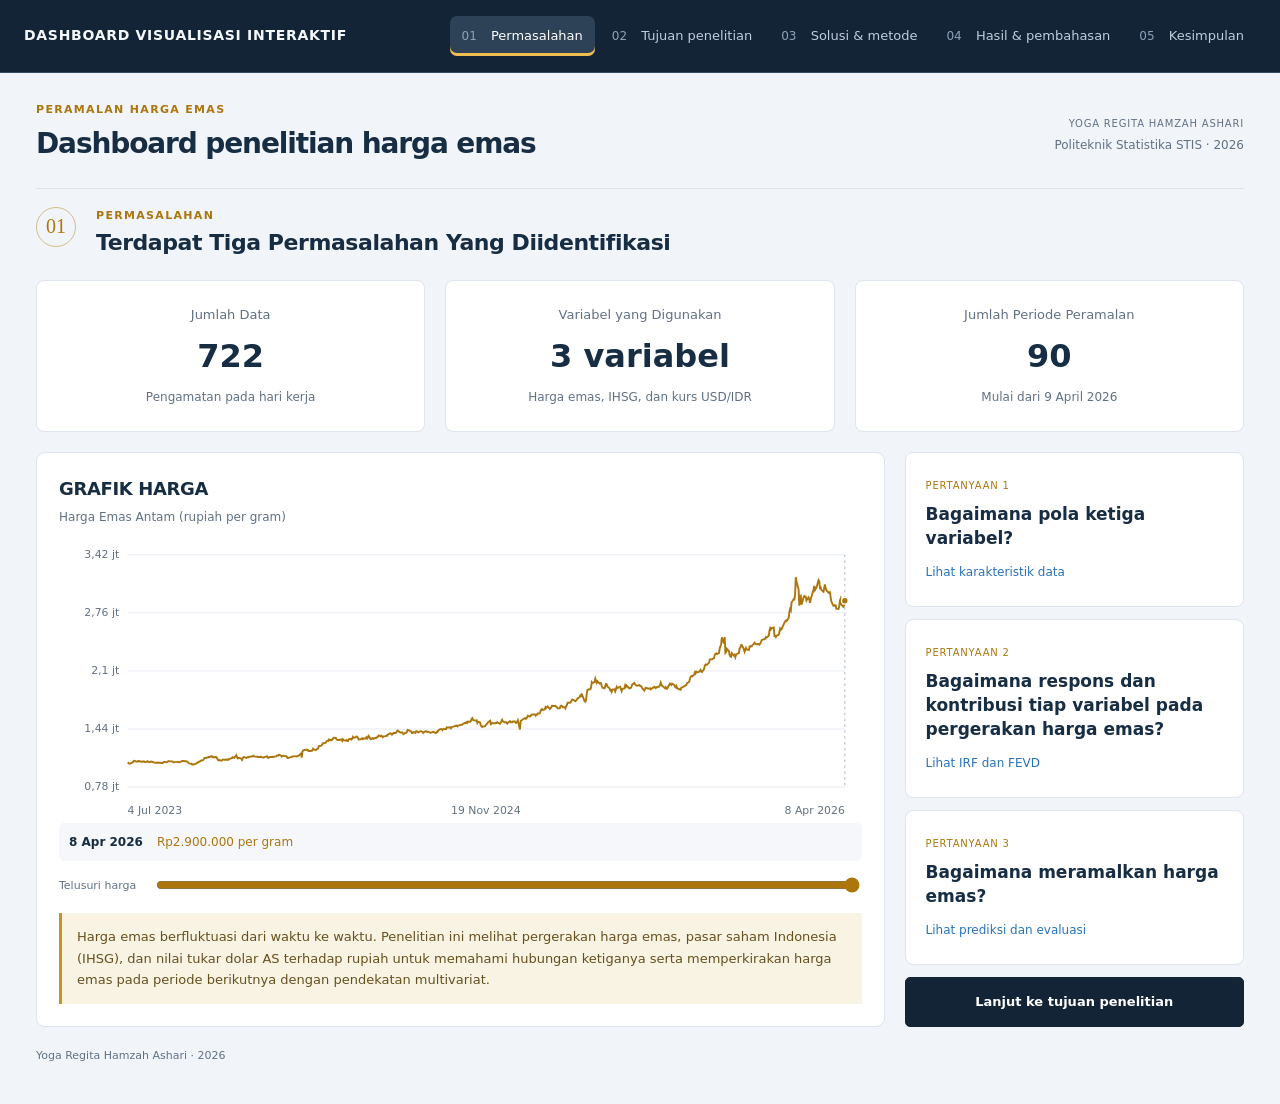
==== Dashboard_Emas_Kode (1)/index.html @ 22ac9b62 "Add files via upload" ====
<!doctype html>
<html lang="id">
  <head>
    <meta charset="utf-8">
    <meta name="viewport" content="width=device-width,initial-scale=1">
    <title>Emas Insight — Dashboard Interaktif Penelitian</title>
    <meta name="description" content="Alur penelitian harga emas dari permasalahan, tujuan, metode VECM, hingga hasil dan pembahasan setiap tujuan.">
    <link rel="icon" href="favicon.svg">
    <link rel="stylesheet" href="dashboard.css">
    <script src="data.js" defer>
    </script>
    <script src="dashboard.js" defer>
    </script>
  </head>
  <body>
    <a class="skip" href="#workspace">Lewati navigasi</a>
    <div class="topbar" role="banner">
      <a class="logo" href="#workspace">
        <div>DASHBOARD VISUALISASI INTERAKTIF
        </div>
      </a>
      <nav aria-label="Alur penelitian">
        <button data-stage="masalah" aria-pressed="true">
          <span>01</span> Permasalahan</button>
          <button data-stage="tujuan" aria-pressed="false">
            <span>02</span> Tujuan penelitian</button>
            <button data-stage="metode" aria-pressed="false">
              <span>03</span> Solusi &amp; metode</button>
              <button data-stage="hasil" aria-pressed="false">
                <span>04</span> Hasil &amp; pembahasan</button>
                <button data-stage="simpulan" aria-pressed="false">
                  <span>05</span> Kesimpulan</button>
                </nav>
              </div>
              <main id="workspace">
                <header class="research-header">
                  <div>
                    <p class="eyebrow">PERAMALAN HARGA EMAS</p>
                    <h1>Dashboard penelitian harga emas</h1>
                    <p id="stageCaption" hidden></p>
                    </p>
                  </div>
                  <span class="snapshot">YOGA REGITA HAMZAH ASHARI<br>
                    <b>Politeknik Statistika STIS · 2026</b>
                  </span>
                </header>
                <section id="masalah" class="research-section">
                  <div class="section-heading">
                    <span class="step">01</span>
                    <div>
                        <p class="eyebrow">PERMASALAHAN</p>
                        <h2>Terdapat Tiga Permasalahan Yang Diidentifikasi</h2>
                    </div>
                  </div>
                  <div class="problem-kpis">
                    <div>
                      <span>Jumlah Data</span>
                        <b>722</b>
                        <small>Pengamatan pada hari kerja</small>
                    </div>
                    <div>
                      <span>Variabel yang Digunakan</span>
                      <b>3 variabel</b>
                      <small>Harga emas, IHSG, dan kurs USD/IDR</small>
                    </div>
                    <div>
                      <span>Jumlah Periode Peramalan</span>
                      <b>90</b>
                      <small>Mulai dari 9 April 2026</small>
                    </div>
                  </div>
                  <div class="problem-workspace">
                    <article class="card">
                      <div class="card-head">
                        <div>
                          <h2>GRAFIK HARGA</h2>
                          <p>Harga Emas Antam (rupiah per gram)</p>
                        </div>
                      </div>
                      <svg id="overviewChart" viewBox="0 0 960 340" role="img" aria-label="Pergerakan historis emas sebagai konteks permasalahan">
                      </svg>
                      <div class="readout" id="overviewReadout" aria-live="polite">
                      </div>
                      <label class="cursor-label">Telusuri harga<input id="overviewCursor" type="range" min="0" max="721" value="721">
                      </label>
                      <div class="insight">
                            Harga emas berfluktuasi dari waktu ke waktu. Penelitian ini melihat
                            pergerakan harga emas, pasar saham Indonesia (IHSG), dan nilai tukar dolar AS
                            terhadap rupiah untuk memahami hubungan ketiganya serta memperkirakan
                            harga emas pada periode berikutnya dengan pendekatan multivariat.
                        </div>
                      </article>
                    <div class="problem-questions">
                      <button data-open="history">
                        <span>PERTANYAAN 1</span>
                        <b>Bagaimana pola ketiga variabel?</b>
                        <small>Lihat karakteristik data</small>
                      </button>
                      <button data-open="dynamics">
                        <span>PERTANYAAN 2</span>
                        <b>Bagaimana respons dan kontribusi tiap variabel pada pergerakan harga emas?</b>
                        <small>Lihat IRF dan FEVD</small>
                      </button>
                      <button data-open="forecast">
                        <span>PERTANYAAN 3</span>
                        <b>Bagaimana meramalkan harga emas?</b>
                        <small>Lihat prediksi dan evaluasi</small>
                      </button>
                      <button class="primary" data-stage="tujuan">Lanjut ke tujuan penelitian</button>
                    </div>
                  </div>
                </section>
                <section id="tujuan" hidden class="research-section">
                  <div class="section-heading">
                    <span class="step">02</span>
                    <div>
                      <p class="eyebrow">TUJUAN PENELITIAN</p>
                      <h2>Tujuan Penelitian Digunakan Untuk Menjawab Permasalahan Penelitian</h2>
                    </div>
                  </div>
                  <div class="objective-grid">
                    <a href="#hasil" data-open="history">
                      <b>Tujuan 1</b>
                      <h3>Memahami karakteristik pergerakan data harga emas, nilai tukar dolar Amerika Serikat terhadap rupiah, dan Indeks Harga Saham Gabungan (IHSG) berdasarkan data runtun waktu yang digunakan dalam penelitian. </h3>
                      <p>Hasil yang diharapkan: pola dan ringkasan harga emas, IHSG, serta USD/IDR.</p>
                      <span>Analisis deskriptif &amp; grafik waktu</span>
                    </a>
                    <a href="#hasil" data-open="dynamics">
                      <b>Tujuan 2</b>
                      <h3>Menganalisis respons dinamis harga emas terhadap guncangan (shock) pada nilai tukar dolar Amerika Serikat terhadap rupiah dan Indeks Harga Saham Gabungan (IHSG), serta mengidentifikasi kontribusi masing-masing variabel dalam menjelaskan pergerakan harga emas berdasarkan analisis Impulse Response Function (IRF) dan Forecast Error Variance Decomposition (FEVD).</h3>
                      <p>Hasil yang diharapkan: respons harga emas dan kontribusi tiap variabel dalam model.</p>
                      <span>IRF &amp; FEVD</span>
                    </a>
                    <a href="#hasil" data-open="forecast">
                      <b>Tujuan 3</b>
                      <h3>Melakukan peramalan harga emas di Indonesia dengan mempertimbangkan informasi dari harga emas, nilai tukar dolar Amerika Serikat terhadap rupiah, dan Indeks Harga Saham Gabungan (IHSG) melalui pendekatan deret waktu multivariat berdasarkan karakteristik data dan hasil pengujian statistik.</h3>
                      <p>Hasil yang diharapkan: Peramalan 90 periode ke depan serta evaluasi terhadap harga aktual.</p>
                      <span>Peramalan VECM &amp; evaluasi kesalahan</span>
                    </a>
                  </div>
                  <p class="footnote"></p>
                </section>
                <section id="metode" hidden class="research-section">
                  <div class="section-heading">
                    <span class="step">03</span>
                    <div>
                      <p class="eyebrow">SOLUSI DAN METODE</p>
                      <h2>Membangun model untuk menganalisis data time series.</h2>
                    </div>
                  </div>
                  <p class="narrative-lead">Pendekatan multivariat dipilih agar analisis mempertimbangkan informasi emas, IHSG, dan USD/IDR secara simultan. Pemilihan VAR atau VECM mengikuti hasil pengujian data.</p>
                  <div class="method-map">
                    <article>
                      <span>A / DATA</span>
                      <h3>Menyiapkan data penelitian</h3>
                      <p>
                          Data terdiri atas 722 pengamatan pada hari kerja selama
                          4 Juli 2023–8 April 2026. Data harga emas, IHSG, dan kurs USD/IDR
                          digabungkan berdasarkan tanggal yang sama. Nilai yang kosong
                          diisi menggunakan nilai terakhir yang tersedia.
                      </p> 
                      </article>
                    <article>
                        <span>B / PENGUJIAN</span>
                        <h3>Menguji karakteristik data</h3>
                        <p>
                            Ketiga variabel menjadi stasioner setelah dihitung perubahan
                            antarperiode. Uji Johansen kemudian menunjukkan adanya
                            satu hubungan keseimbangan jangka panjang di antara
                            harga emas, IHSG, dan kurs USD/IDR.
                        </p>
                    </article>
                    <article class="method-chosen">
                      <span>C / MODEL</span>
                      <h3>Menggunakan model VECM</h3>
                      <p> VECM dipilih karena ditemukan hubungan kointegrasi jangka panjang antara ketiga variabel. Model ini
                        menggambarkan perubahan jangka pendek sekaligus
                        penyesuaian ketika terjadi penyimpangan dari
                        keseimbangan tersebut.</p>
                    </article>
                  </div>
                  <div class="method-links">
                    <div>
                      <b>Untuk tujuan 1</b>
                      <p>Grafik waktu dan statistik deskriptif menjelaskan pola data.</p>
                    </div>
                    <div>
                      <b>Untuk tujuan 2</b>
                      <p>IRF menelusuri respons; FEVD membagi sumber varians kesalahan peramalan. Granger melengkapi hubungan prediktif.</p>
                    </div>
                    <div>
                      <b>Untuk tujuan 3</b>
                      <p>VECM menghasilkan 90 prediksi. MAE, RMSE, dan MAPE mengukur selisih terhadap aktual.</p>
                    </div>
                  </div>
                  <details>
                    <summary>Posisi CRISP-DM dan arti VECM</summary>
                    <p>CRISP-DM mengatur tahapan pengerjaan: business understanding, data understanding, data preparation, modeling, dan evaluation. VECM adalah metode pemodelannya. VECM (Vector Error Correction Model) menggabungkan perubahan jangka pendek dengan koreksi penyimpangan dari hubungan jangka panjang.</p>
                  </details>
                </section>
                <section id="hasil" hidden class="research-section results-intro">
                  <div class="section-heading">
                    <span class="step">04</span>
                    <div>
                      <p class="eyebrow">HASIL DAN PEMBAHASAN PER TUJUAN</p>
                      <h2>Lihat bagaimana setiap tujuan dijawab.</h2>
                    </div>
                  </div>
                  <p>Hasil disusun mengikuti urutan tujuan, dengan grafik interaktif dan penjelasan maknanya.</p>
                  <div class="result-tabs" role="group" aria-label="Pilih hasil menurut tujuan">
                    <button data-tab="history" aria-pressed="true">
                      <span>Tujuan 1</span> Karakteristik data</button>
                      <button data-tab="dynamics" aria-pressed="false">
                        <span>Tujuan 2</span> Respons &amp; kontribusi</button>
                        <button data-tab="forecast" aria-pressed="false">
                          <span>Tujuan 3</span> Peramalan</button>
                        </div>
                        <div class="objective-context">
                          <p class="eyebrow" id="resultLabel">HASIL TUJUAN 1</p>
                          <h3 id="pageTitle">Karakteristik pergerakan data</h3>
                          <p id="pageSubtitle">Pilih periode dan variabel untuk memahami pergerakan pasar.</p>
                          <div class="result-method">
                            <b>Metode untuk menjawab tujuan ini</b>
                            <p id="resultMethod">Analisis deskriptif dan visualisasi deret waktu.</p>
                          </div>
                        </div>
                      </section>
                      <div id="status" role="status">Memuat data penelitian…</div>
                      <div id="timeControls" hidden class="filters">
                        <div class="date-controls">
                          <label>Dari<input type="date" id="start">
                          </label>
                          <label>Sampai<input type="date" id="end">
                          </label>
                          <button id="apply" class="primary">Terapkan</button>
                        </div>
                        <div class="presets" aria-label="Rentang cepat">
                          <button data-range="90">3 bulan</button>
                          <button data-range="365">1 tahun</button>
                          <button data-range="all" class="selected">Semua</button>
                        </div>
                      </div>
                      <div id="rangeError" class="error" role="alert" hidden>
                      </div>
                      <section id="historyPanel" hidden>
                        <div class="kpis" id="historyKpis">
                        </div>
                        <div class="grid-main">
                          <article class="card main-chart">
                            <div class="card-head">
                              <div>
                                <h2>Pergerakan historis</h2>
                                <p id="historyUnits">Rupiah per gram</p>
                              </div>
                              <label class="select-label">Tampilan<select id="variable">
                                <option value="gold">Harga emas</option>
                                <option value="ihsg">IHSG</option>
                                <option value="usd">USD/IDR</option>
                                <option value="indexed">Bandingkan · indeks 100</option>
                              </select>
                            </label>
                          </div>
                          <div id="historyLegend" class="legend">
                          </div>
                          <svg id="historyChart" viewBox="0 0 960 340" role="img" aria-label="Grafik historis sesuai pilihan variabel dan tanggal">
                          </svg>
                          <div id="historyReadout" class="readout" aria-live="polite">
                          </div>
                          <label class="cursor-label">Telusuri observasi<input type="range" id="historyCursor" min="0" max="721" value="721">
                          </label>
                          <p class="footnote" id="historyFootnote">
                          </p>
                        </article>
                        <article class="card summary">
                          <span class="eyebrow">RINGKASAN PERIODE</span>
                          <h2 id="summaryTitle">Harga emas</h2>
                          <div id="summaryStats">
                          </div>
                          <div class="insight" id="historyInsight">
                          </div>
                          <details>
                            <summary>Cara membaca skala</summary>
                            <p>Nilai nominal menggunakan satuan asli. Pada perbandingan, setiap seri diberi nilai 100 pada tanggal pertama dalam rentang terpilih. Indeks 120 berarti naik 20% dari tanggal tersebut. Pergerakan bersama tidak membuktikan sebab-akibat.</p>
                          </details>
                        </article>
                      </div>
                      <details class="card discussion">
                        <summary>Hasil dan pembahasan tujuan 1</summary>
                        <div class="discussion-body">
                          <p class="eyebrow">PEMBAHASAN TUJUAN 1</p>
                          <h2>Tren dan fluktuasi adalah dua hal yang berbeda.</h2>
                          <p>Selama periode historis penuh, emas meningkat dari Rp1.054.000 menjadi Rp2.900.000 per gram. Di dalam tren kenaikan itu tetap ada perubahan harian. IHSG memiliki fase kenaikan dan koreksi, sedangkan USD/IDR menunjukkan kecenderungan meningkat menurut pembahasan skripsi.</p>
                          <p>
                            <strong>Jawaban terhadap tujuan:</strong> karakteristik ketiga variabel dapat dijelaskan melalui arah perubahan, fluktuasi, dan ringkasan nilainya. Pola deskriptif ini menjadi dasar pemeriksaan model, tetapi belum membuktikan hubungan sebab-akibat.</p>
                            <p class="footnote">Pembahasan merujuk periode historis penuh. Angka pada grafik dan ringkasan di atas mengikuti rentang pilihanmu.</p>
                            <button class="primary" data-open="dynamics">Lanjut ke hasil tujuan 2</button>
                          </div>
                        </details>
                      </section>
                      <section id="forecastPanel" hidden>
                        <div class="kpis" id="forecastKpis">
                        </div>
                        <article class="card">
                          <div class="card-head">
                            <div>
                              <h2>Harga aktual dan prediksi VECM</h2>
                              <p>Rupiah per gram · metrik mengikuti rentang tanggal terpilih</p>
                            </div>
                            <div class="legend">
                              <span style="--c:#2873b9">Aktual</span>
                              <span class="dashed" style="--c:#ad760c">Prediksi VECM</span>
                            </div>
                          </div>
                          <svg id="forecastChart" viewBox="0 0 960 340" role="img" aria-label="Grafik harga aktual dan prediksi">
                          </svg>
                          <div id="forecastReadout" class="readout" aria-live="polite">
                          </div>
                          <label class="cursor-label">Telusuri observasi<input type="range" id="forecastCursor" min="0" max="89" value="89">
                          </label>
                        </article>
                        <div class="grid-bottom">
                          <article class="card">
                            <div class="card-head">
                              <div>
                                <h2>Selisih prediksi</h2>
                                <p>Prediksi − aktual · rupiah per gram</p>
                              </div>
                            </div>
                            <svg id="errorChart" viewBox="0 0 960 290" role="img" aria-label="Kesalahan prediksi terhadap aktual">
                            </svg>
                            <p class="footnote">Di atas nol: model memprediksi terlalu tinggi. Di bawah nol: model memprediksi terlalu rendah.</p>
                          </article>
                          <article class="card">
                            <h2>Makna hasil evaluasi</h2>
                            <div class="insight" id="forecastInsight">
                            </div>
                            <p>MAPE adalah rata-rata kesalahan persentase absolut, bukan persentase prediksi yang benar. RMSE lebih peka terhadap kesalahan besar daripada MAE.</p>
                            <details>
                              <summary>Cakupan pengujian</summary>
                              <p>90 pasangan aktual dan prediksi berasal dari akurasimodel.xlsx, untuk 9 April–12 Agustus 2026. Data pemodelan berakhir 8 April 2026. Dashboard tidak melatih ulang model atau menghasilkan prediksi baru. Interval prediksi tidak tersedia pada lampiran.</p>
                            </details>
                          </article>
                        </div>
                        <details class="card discussion">
                          <summary>Hasil dan pembahasan tujuan 3</summary>
                          <div class="discussion-body">
                            <p class="eyebrow">PEMBAHASAN TUJUAN 3</p>
                            <h2>Model mendekati tingkat harga, namun tidak seluruh gejolak harian.</h2>
                            <p>Pada seluruh 90 observasi evaluasi, MAPE sebesar 4,603574%, MAE sekitar Rp122.557 per gram, dan RMSE sekitar Rp153.798 per gram. Garis prediksi lebih stabil daripada aktual, sehingga kedekatan tingkat harga tidak berarti seluruh fluktuasi tertangkap.</p>
                            <p>
                              <strong>Jawaban terhadap tujuan:</strong> VECM menghasilkan peramalan emas dengan mempertimbangkan ketiga variabel. Kinerjanya dapat dinilai pada periode evaluasi, tetapi belum membuktikan keunggulan terhadap model lain atau memastikan kinerja pada periode berbeda.</p>
                              <p class="footnote">Metrik pembahasan memakai periode evaluasi penuh. Metrik interaktif di atas berubah saat rentang dipersempit.</p>
                              <button class="primary" data-stage="simpulan">Baca kesimpulan penelitian</button>
                            </div>
                          </details>
                        </section>
                        <section id="dynamicsPanel" hidden>
                          <div class="model-banner">
                            <div>
                              <span class="eyebrow">HASIL PENGUJIAN SKRIPSI</span>
                              <h2>Tiga seri, satu hubungan jangka panjang.</h2>
                              <p>Ketiganya I(1). Uji Johansen menemukan rank kointegrasi 1, sehingga penelitian menggunakan VECM.</p>
                            </div>
                            <div class="rank">
                              <strong>1</strong>
                              <span>hubungan kointegrasi</span>
                            </div>
                          </div>
                          <div class="grid-bottom">
                            <article class="card">
                              <div class="card-head">
                                <div>
                                  <h2>Sumber varians kesalahan peramalan emas</h2>
                                  <p>FEVD · 20 horizon dalam satu diagram batang bertumpuk</p>
                                </div>
                              </div>
                              <div class="fevd-toolbar">
                                <div class="fevd-key" aria-label="Legenda FEVD">
                                  <span style="--shade:#4c4c4c">Emas</span>
                                  <span style="--shade:#b8b8b8">IHSG</span>
                                  <span style="--shade:#ffffff">USD/IDR</span>
                                </div>
                                <label class="select-label">Horizon yang ditelusuri<select id="horizon">
                                  <option value="1">1 periode</option>
                                  <option value="2">2 periode</option>
                                  <option value="3">3 periode</option>
                                  <option value="4">4 periode</option>
                                  <option value="5">5 periode</option>
                                  <option value="6">6 periode</option>
                                  <option value="7">7 periode</option>
                                  <option value="8">8 periode</option>
                                  <option value="9">9 periode</option>
                                  <option value="10">10 periode</option>
                                  <option value="11">11 periode</option>
                                  <option value="12">12 periode</option>
                                  <option value="13">13 periode</option>
                                  <option value="14">14 periode</option>
                                  <option value="15">15 periode</option>
                                  <option value="16">16 periode</option>
                                  <option value="17">17 periode</option>
                                  <option value="18">18 periode</option>
                                  <option value="19">19 periode</option>
                                  <option value="20" selected>20 periode</option>
                                </select>
                              </label>
                            </div>
                            <div class="fevd-chart-scroll">
                              <svg id="fevdChart" viewBox="0 0 960 310" role="img" aria-label="FEVD emas: batang bertumpuk kontribusi emas, IHSG, dan USD/IDR pada horizon 1 sampai 20">
                              </svg>
                            </div>
                            <p class="footnote">Arahkan penunjuk atau sentuh batang; gunakan pilihan horizon untuk menelusuri dengan keyboard. Sumbu vertikal adalah persentase kontribusi (0–100%).</p>
                            <div id="fevdNumbers" class="fevd-numbers" aria-live="polite">
                            </div>
                            <p class="footnote">Sumber: Tabel 9 skripsi. Kontribusi terhadap varians kesalahan peramalan, bukan persentase pembentuk harga. Total dapat berbeda sedikit dari 100% akibat pembulatan.</p>
                            <div class="insight" id="fevdInsight">
                            </div>
                          </article>
                          <article class="card">
                            <h2>Hubungan prediktif Granger</h2>
                            <p>Taraf signifikansi 5% · Sumber: Tabel 6</p>
                            <div class="table-scroll">
                              <table>
                                <thead>
                                  <tr>
                                    <th>Arah informasi</th>
                                    <th>p-value</th>
                                    <th>Hasil</th>
                                  </tr>
                                </thead>
                                <tbody>
                                  <tr>
                                    <td>IHSG → Emas</td>
                                    <td>&lt;0,001</td>
                                    <td>
                                      <span class="pill">Signifikan</span>
                                    </td>
                                  </tr>
                                  <tr>
                                    <td>USD/IDR → Emas</td>
                                    <td>0,001</td>
                                    <td>
                                      <span class="pill">Signifikan</span>
                                    </td>
                                  </tr>
                                  <tr>
                                    <td>Emas → IHSG</td>
                                    <td>0,006</td>
                                    <td>
                                      <span class="pill">Signifikan</span>
                                    </td>
                                  </tr>
                                  <tr>
                                    <td>IHSG → USD/IDR</td>
                                    <td>&lt;0,001</td>
                                    <td>
                                      <span class="pill">Signifikan</span>
                                    </td>
                                  </tr>
                                  <tr>
                                    <td>USD/IDR → IHSG</td>
                                    <td>0,197</td>
                                    <td>Belum signifikan</td>
                                  </tr>
                                  <tr>
                                    <td>Emas → USD/IDR</td>
                                    <td>0,254</td>
                                    <td>Belum signifikan</td>
                                  </tr>
                                </tbody>
                              </table>
                            </div>
                            <p class="footnote">Kausalitas Granger menguji tambahan informasi prediktif dari riwayat variabel. Hasilnya tidak otomatis membuktikan sebab-akibat langsung.</p>
                          </article>
                        </div>
                        <article class="card irf">
                          <h2>Respons terhadap guncangan (IRF)</h2>
                          <div class="irf-grid">
                            <div>
                              <h3>Guncangan emas</h3>
                              <p>Respons awal positif, lalu mengalami penyesuaian.</p>
                            </div>
                            <div>
                              <h3>Guncangan IHSG</h3>
                              <p>Respons awal negatif, lalu bergerak ke arah positif.</p>
                            </div>
                            <div>
                              <h3>Guncangan USD/IDR</h3>
                              <p>Harga emas menunjukkan respons positif dalam model.</p>
                            </div>
                          </div>
                          <p class="footnote">Ringkasan uraian skripsi; angka respons dan intervalnya tidak tersedia pada Excel yang dilampirkan. Besaran dan signifikansi respons tidak disimpulkan di sini.</p>
                        </article>
                        <details class="card discussion">
                          <summary>Hasil dan pembahasan tujuan 2</summary>
                          <div class="discussion-body">
                            <p class="eyebrow">PEMBAHASAN TUJUAN 2</p>
                            <h2>Respons berbeda, dan kontribusi kurs bertambah seiring horizon.</h2>
                            <p>Ringkasan IRF menunjukkan respons awal negatif terhadap guncangan IHSG, lalu bergerak ke arah positif; guncangan USD/IDR diikuti respons positif dalam model. Pada horizon 20 periode, kontribusi USD/IDR terhadap varians kesalahan peramalan emas mencapai 12,892%, dibanding IHSG 0,732%; kontribusi emas sendiri tetap dominan, 86,377%.</p>
                            <p>
                              <strong>Jawaban terhadap tujuan:</strong> IRF menggambarkan arah respons, sedangkan FEVD menunjukkan pembagian kontribusi sumber guncangan. Hasil bersifat kondisional pada spesifikasi model dan tidak otomatis menjadi bukti sebab-akibat langsung.</p>
                              <button class="primary" data-open="forecast">Lanjut ke hasil tujuan 3</button>
                            </div>
                          </details>
                        </section>
                        <article id="tableCard" hidden class="card data-table">
                          <div class="card-head">
                            <div>
                              <h2>Data pada rentang terpilih</h2>
                              <p id="tableCount">
                              </p>
                            </div>
                            <button id="download" class="secondary">Unduh CSV</button>
                          </div>
                          <div class="table-scroll">
                            <table>
                              <thead id="dataHead">
                              </thead>
                              <tbody id="dataBody">
                              </tbody>
                            </table>
                          </div>
                          <div class="pagination">
                            <span id="pageInfo">
                            </span>
                            <div>
                              <button id="prev" class="secondary">Sebelumnya</button>
                              <button id="next" class="secondary">Berikutnya</button>
                            </div>
                          </div>
                        </article>
                        <section id="simpulan" hidden class="research-section conclusion">
                          <div class="section-heading">
                            <span class="step">05</span>
                            <div>
                              <p class="eyebrow">KESIMPULAN</p>
                              <h2>Temuan utama dari ketiga tujuan penelitian</h2>
                            </div>
                          </div>
                          <div class="conclusion-grid">
                                <article>
                                    <b>Tujuan 1 · Karakteristik data</b>
                                    <p>
                                        Harga emas cenderung meningkat meskipun mengalami
                                        fluktuasi harian. IHSG menunjukkan fase kenaikan
                                        dan penurunan, sedangkan kurs USD/IDR cenderung meningkat
                                        selama periode pengamatan.
                                    </p>
                                </article>

                                <article>
                                    <b>Tujuan 2 · Hubungan dinamis</b>
                                    <p>
                                        Respons harga emas berbeda terhadap guncangan IHSG
                                        dan kurs USD/IDR. Pada horizon 20 periode, kontribusi
                                        USD/IDR terhadap varians kesalahan peramalan emas
                                        mencapai 12,89%, sementara guncangan emas sendiri
                                        tetap mendominasi.
                                    </p>
                                </article>

                                <article>
                                    <b>Tujuan 3 · Peramalan harga emas</b>
                                    <p>
                                        Model VECM menghasilkan peramalan untuk 90 periode
                                        dengan rata-rata kesalahan persentase absolut
                                        sebesar 4,60%. Prediksi mendekati tingkat harga aktual,
                                        tetapi belum sepenuhnya mengikuti fluktuasi hariannya.
                                    </p>
                                </article>
                            </div>
                          <p class="footnote">Kesimpulan mengacu pada data dan spesifikasi penelitian. Dashboard menampilkan hasil yang tersedia, bukan melakukan estimasi model baru.</p>
                        </section>
                              </article>
                              <footer>Yoga Regita Hamzah Ashari · 2026</footer>
                            </main>
                          </body>
                        </html>
---- Dashboard_Emas_Kode (1)/dashboard.css ----
/*
 * DASHBOARD EMAS — CSS YANG DIRAPIKAN
 * Format aturan lama dirapikan tanpa mengubah urutan prioritasnya.
 * Pengaturan navbar atas dan tiga kotak ringkasan berada di bagian akhir.
 */

:root {
    --nav: #132436;
    --ink: #172d43;
    --muted: #617184;
    --gold: #ad760c;
    --blue: #2873b9;
    --purple: #8057ae;
    --bg: #f1f4f8;
    --border: #dde4ec;
}

* {
    box-sizing: border-box;
}

body {
    margin: 0;
    background: var(--bg);
    color: var(--ink);
    font: 16px/1.55 system-ui,-apple-system,"Segoe UI",sans-serif;
}

button,
input,
select {
    font: inherit;
}

a {
    color: inherit;
}

button,
summary {
    cursor: pointer;
}

button:disabled {
    opacity: .4;
    cursor: default;
}

button,
input,
select,
a,
summary {
    outline-offset: 4px;
}

[hidden] {
    display: none !important;
}

aside {
    width: 240px;
    position: fixed;
    inset: 0 auto 0 0;
    background: var(--nav);
    color: #f5f8fb;
    padding: 30px 22px;
    display: flex;
    flex-direction: column;
}

.logo {
    display: flex;
    gap: 12px;
    align-items: center;
    text-decoration: none;
    font-size: 14px;
    font-weight: 750;
    letter-spacing: .05em;
}

.logo>span {
    display: grid;
    place-items: center;
    width: 44px;
    height: 44px;
    border-radius: 10px;
    background: #efbd50;
    color: #132436;
    font: 26px Georgia;
}

.logo small {
    display: block;
    font-size: 12px;
    font-weight: 400;
    color: #b6c4d3;
    letter-spacing: 0;
    margin-top: 2px;
}

.nav-label {
    font-size: 11px;
    letter-spacing: .15em;
    color: #99adbf;
    margin: 46px 12px 14px;
}

nav {
    display: grid;
    gap: 8px;
}

nav button {
    border: 0;
    border-radius: 7px;
    padding: 13px;
    text-align: left;
    background: transparent;
    color: #bfcede;
    font-size: 14px;
}

nav button span {
    font-size: 12px;
    margin-right: 10px;
    color: #8da2b8;
}

nav button[aria-pressed=true] {
    background: #2d4257;
    color: white;
    box-shadow: inset 3px 0 #efbd50;
}

nav button:hover {
    background: #23374c;
}

.side-model {
    border: 1px solid #344a60;
    border-radius: 8px;
    margin-top: 36px;
    padding: 18px;
}

.side-model p {
    font-size: 10px;
    letter-spacing: .1em;
    color: #adc0d1;
    margin: 0;
}

.side-model strong {
    display: block;
    font-size: 29px;
    color: #efbd50;
    margin: 8px 0;
}

.side-model small {
    font-size: 12px;
    color: #bdccdb;
}

.story-link {
    font-size: 14px;
    text-decoration: none;
    border-bottom: 1px solid #52657a;
    padding: 15px 0;
    align-self: flex-start;
    margin-top: 20px;
}

.side-author {
    font-size: 11px;
    line-height: 1.8;
    color: #98aec3;
    margin-top: auto;
    padding-top: 30px;
}

main {
    margin-left: 240px;
    padding: 32px 36px;
    max-width: 1900px;
}

header {
    display: flex;
    justify-content: space-between;
    gap: 20px;
    align-items: center;
    margin-bottom: 26px;
}

.eyebrow {
    font-size: 11px;
    letter-spacing: .12em;
    color: var(--gold);
    font-weight: 700;
    margin: 0 0 8px;
}

h1 {
    font-size: 29px;
    letter-spacing: -.04em;
    margin: 0 0 5px;
}

h2 {
    font-size: 18px;
    letter-spacing: -.02em;
    margin: 0 0 5px;
}

h3 {
    font-size: 15px;
    margin: 0 0 10px;
}

p {
    margin: 0 0 12px;
    color: var(--muted);
    font-size: 14px;
}

header p {
    font-size: 14px;
}

.snapshot {
    font-size: 10px;
    letter-spacing: .08em;
    text-align: right;
    color: var(--muted);
}

.snapshot b {
    display: block;
    font-size: 12px;
    letter-spacing: 0;
    font-weight: 500;
    margin-top: 5px;
}

.filters {
    display: flex;
    justify-content: space-between;
    align-items: center;
    gap: 18px;
    background: white;
    padding: 16px 20px;
    border: 1px solid var(--border);
    border-radius: 9px;
    margin-bottom: 20px;
}

.date-controls {
    display: flex;
    gap: 12px;
    align-items: flex-end;
}

label {
    font-size: 12px;
    color: var(--muted);
}

input[type=date],
select {
    display: block;
    background: #fff;
    border: 1px solid #cbd6e2;
    padding: 8px 10px;
    border-radius: 5px;
    color: var(--ink);
    font-size: 14px;
    margin-top: 4px;
    max-width: 100%;
}

.primary,
.secondary,
.presets button {
    border: 1px solid #cbd6e2;
    background: white;
    color: var(--ink);
    border-radius: 5px;
    padding: 9px 14px;
    font-size: 13px;
    font-weight: 600;
}

.primary {
    background: var(--nav);
    color: white;
    border-color: var(--nav);
}

.presets {
    display: flex;
    gap: 5px;
}

.presets button {
    font-size: 12px;
    padding: 8px 11px;
}

.presets .selected {
    background: #f8e8bf;
    border-color: #dab966;
    color: #785009;
}

.kpis {
    display: grid;
    grid-template-columns: repeat(4,minmax(0,1fr));
    gap: 16px;
    margin-bottom: 20px;
}

.kpi {
    background: white;
    border: 1px solid var(--border);
    border-radius: 9px;
    padding: 18px 20px;
    position: relative;
    overflow: hidden;
}

.kpi:first-child {
    border-top: 3px solid var(--gold);
}

.kpi .label {
    display: block;
    font-size: 12px;
    color: var(--muted);
}

.kpi strong {
    display: block;
    font-size: 26px;
    letter-spacing: -.035em;
    margin: 8px 0 4px;
    font-weight: 650;
}

.kpi small {
    font-size: 11px;
    color: var(--muted);
}

.kpi svg {
    width: 100%;
    height: 34px;
    margin-top: 6px;
}

.up {
    color: #177254 !important;
}

.down {
    color: #b04848 !important;
}

.card {
    background: white;
    border: 1px solid var(--border);
    border-radius: 9px;
    padding: 22px;
    margin-bottom: 20px;
    min-width: 0;
}

.grid-main {
    display: grid;
    grid-template-columns: minmax(0,2.65fr) minmax(230px,1fr);
    gap: 20px;
}

.card-head {
    display: flex;
    justify-content: space-between;
    gap: 20px;
    align-items: flex-start;
}

.card-head p {
    font-size: 12px;
}

.select-label {
    font-size: 11px;
}

.select-label select {
    font-size: 12px;
}

.legend {
    display: flex;
    gap: 18px;
    flex-wrap: wrap;
    margin: 8px 0;
    font-size: 12px;
    color: var(--muted);
}

.legend span:before {
    content: '';
    display: inline-block;
    width: 18px;
    height: 3px;
    background: var(--c);
    margin-right: 6px;
    vertical-align: middle;
}

.legend .dashed:before {
    background: repeating-linear-gradient(to right,var(--c) 0 5px,transparent 5px 8px);
}

svg {
    width: 100%;
    height: auto;
    display: block;
    overflow: visible;
}

svg text {
    font: 13px system-ui;
    fill: #617184;
}

#historyChart,
#forecastChart {
    margin-top: 8px;
    touch-action: pan-y;
}

.readout {
    background: #f5f7fa;
    border-radius: 5px;
    padding: 10px;
    font-size: 12px;
    min-height: 38px;
    display: flex;
    gap: 14px;
    flex-wrap: wrap;
}

.cursor-label {
    display: flex;
    align-items: center;
    gap: 18px;
    margin-top: 14px;
    font-size: 11px;
}

.cursor-label input {
    flex: 1;
    accent-color: var(--gold);
    min-width: 0;
}

.footnote {
    font-size: 11px;
    line-height: 1.7;
    margin: 14px 0 0;
    color: var(--muted);
}

.summary .eyebrow {
    display: block;
    margin-bottom: 12px;
}

.stat-row {
    display: flex;
    justify-content: space-between;
    gap: 12px;
    padding: 12px 0;
    border-bottom: 1px solid #e7edf3;
    font-size: 13px;
}

.stat-row span {
    color: var(--muted);
}

.stat-row strong {
    font-size: 14px;
}

.insight {
    background: #f9f3e4;
    border-left: 3px solid #c59329;
    padding: 13px 15px;
    margin: 18px 0;
    font-size: 13px;
    line-height: 1.65;
    color: #66501e;
}

details {
    border-top: 1px solid var(--border);
    padding-top: 15px;
    margin-top: 18px;
}

summary {
    font-size: 13px;
    color: var(--ink);
    font-weight: 600;
}

details p {
    margin-top: 14px;
    font-size: 13px;
}

.grid-bottom {
    display: grid;
    grid-template-columns: minmax(0,1.5fr) minmax(0,1fr);
    gap: 20px;
}

.data-table table {
    font-variant-numeric: tabular-nums;
}

.table-scroll {
    overflow-x: auto;
}

table {
    width: 100%;
    border-collapse: collapse;
    font-size: 12px;
    text-align: left;
    white-space: nowrap;
}

th {
    font-weight: 600;
    color: var(--muted);
    background: #f5f7fa;
}

th,
td {
    padding: 11px 14px;
    border-bottom: 1px solid #e7edf3;
}

th:not(:first-child),
td:not(:first-child) {
    text-align: right;
}

.pagination {
    display: flex;
    align-items: center;
    justify-content: space-between;
    margin-top: 18px;
    font-size: 12px;
    color: var(--muted);
}

.pagination>div {
    display: flex;
    gap: 8px;
}

.pagination button {
    font-size: 12px;
    padding: 7px 11px;
}

.model-banner {
    border-radius: 10px;
    background: var(--nav);
    color: white;
    padding: 26px 30px;
    margin-bottom: 22px;
    display: flex;
    align-items: center;
    justify-content: space-between;
    gap: 30px;
}

.model-banner .eyebrow {
    color: #efbd50;
}

.model-banner p {
    color: #c7d4e0;
    margin: 10px 0 0;
}

.model-banner h2 {
    font-size: 24px;
}

.rank {
    min-width: 160px;
    text-align: center;
}

.rank strong {
    display: block;
    font: 60px Georgia;
    color: #efbd50;
}

.rank span {
    font-size: 12px;
    color: #c7d4e0;
}

.fevd-bar {
    height: 60px;
    display: flex;
    border-radius: 5px;
    overflow: hidden;
    margin: 25px 0;
}

.fevd-numbers {
    display: grid;
    grid-template-columns: repeat(3,1fr);
    gap: 12px;
}

.fevd-numbers strong {
    display: block;
    font-size: 24px;
}

.fevd-numbers span {
    font-size: 12px;
}

.pill {
    background: #e5f2eb;
    color: #236346;
    padding: 3px 8px;
    border-radius: 4px;
    font-size: 11px;
}

.irf-grid {
    display: grid;
    grid-template-columns: repeat(3,1fr);
    gap: 25px;
    margin-top: 20px;
}

.irf-grid>div {
    border-left: 2px solid #e1c17a;
    padding-left: 15px;
}

.source-grid {
    display: grid;
    grid-template-columns: 1fr 1fr;
    gap: 40px;
    margin-top: 25px;
}

.sources details {
    margin: 0;
    border: 0;
    padding: 0;
}

.sources a {
    color: var(--blue);
}

.error {
    padding: 15px;
    background: #ffe8e6;
    color: #9c2b23;
    border-radius: 5px;
    font-size: 14px;
    margin-bottom: 20px;
}

footer {
    font-size: 11px;
    color: var(--muted);
    padding-bottom: 12px;
}

.skip {
    position: fixed;
    top: -100px;
    left: 260px;
    z-index: 10;
    padding: 10px;
    background: #efbd50;
}

.skip:focus {
    top: 15px;
}

#status {
    font-size: 14px;
    color: var(--muted);
    margin-bottom: 16px;
}

@media (min-width:1600px) {
    main {
        padding: 36px 50px;
    }

    .kpi strong {
        font-size: 30px;
    }
}

@media (max-width:1200px) {
    aside {
        width: 205px;
        padding: 25px 16px;
    }

    main {
        margin-left: 205px;
        padding: 26px 24px;
    }

    .grid-main {
        grid-template-columns: minmax(0,2fr) minmax(220px,1fr);
    }

    .kpis {
        gap: 10px;
    }

    .kpi {
        padding: 16px;
    }

    .kpi strong {
        font-size: 22px;
    }

    .filters {
        flex-wrap: wrap;
    }

    .card-head {
        flex-wrap: wrap;
        gap: 10px;
    }

    .grid-bottom {
        grid-template-columns: 1fr 1fr;
    }
}

@media (max-width:960px) {
    aside {
        width: auto;
        position: relative;
        padding: 15px 24px;
        display: block;
    }

    .logo {
        display: inline-flex;
    }

    .nav-label,
    .side-model,
    .side-author,
    .story-link {
        display: none;
    }

    nav {
        display: flex;
        margin-top: 15px;
        gap: 10px;
    }

    nav button {
        padding: 10px 12px;
        font-size: 13px;
    }

    main {
        margin: 0;
        padding: 25px 22px;
    }

    .grid-main {
        grid-template-columns: minmax(0,2fr) minmax(210px,1fr);
    }

    .skip {
        left: 15px;
    }

    .grid-bottom {
        grid-template-columns: 1fr;
    }

    .kpi strong {
        font-size: 25px;
    }
}

@media (max-width:640px) {
    aside {
        padding: 15px 16px;
    }

    nav {
        gap: 3px;
    }

    nav button {
        font-size: 12px;
        padding: 9px 8px;
    }

    nav button span {
        display: none;
    }

    main {
        padding: 20px 14px;
    }

    h1 {
        font-size: 25px;
    }

    header {
        gap: 10px;
        align-items: flex-start;
    }

    .snapshot {
        display: none;
    }

    .kpis {
        grid-template-columns: 1fr 1fr;
    }

    .kpi {
        padding: 15px;
    }

    .kpi strong {
        font-size: 23px;
    }

    .grid-main {
        grid-template-columns: 1fr;
    }

    .filters {
        padding: 14px;
    }

    .date-controls {
        flex-wrap: wrap;
        width: 100%;
    }

    .date-controls label {
        flex: 1;
        min-width: 110px;
    }

    input[type=date] {
        width: 100%;
    }

    .date-controls .primary {
        width: 100%;
    }

    .presets {
        width: 100%;
        justify-content: space-between;
    }

    .presets button {
        flex: 1;
    }

    .card {
        padding: 17px;
    }

    .card-head {
        gap: 12px;
    }

    .select-label select {
        font-size: 13px;
    }

    #historyChart,
    #forecastChart {
        min-height: 210px;
    }

    .cursor-label {
        display: block;
    }

    .cursor-label input {
        width: 100%;
        display: block;
        margin-top: 10px;
    }

    .model-banner {
        padding: 22px;
        display: block;
    }

    .rank {
        display: none;
    }

    .fevd-numbers strong {
        font-size: 21px;
    }

    .irf-grid,
    .source-grid {
        grid-template-columns: 1fr;
        gap: 20px;
    }

    .pagination {
        gap: 12px;
        flex-wrap: wrap;
    }

    .summary {
        display: none;
    }

    table {
        font-size: 12px;
    }

    .eyebrow {
        font-size: 10px;
    }
}

@media (prefers-reduced-motion:reduce) {
    * {
        scroll-behavior: auto !important;
    }
}

html {
    scroll-behavior: smooth;
    scroll-padding-top: 22px;
}

nav a {
    display: block;
    border-radius: 7px;
    padding: 13px;
    text-decoration: none;
    font-size: 14px;
    color: #bfcede;
}

nav a span {
    color: #8da2b8;
    font-size: 12px;
    margin-right: 10px;
}

nav a:hover,
nav a:focus {
    background: #2d4257;
    color: white;
}

.research-header {
    padding: 10px 0 30px;
    border-bottom: 1px solid var(--border);
}

.research-header h1 {
    font-size: clamp(28px,3vw,43px);
    line-height: 1.2;
}

.research-header p:not(.eyebrow) {
    max-width: 750px;
    font-size: 16px;
    line-height: 1.7;
    margin-top: 18px;
}

.research-section {
    padding: 30px 0 40px;
    border-bottom: 1px solid var(--border);
    margin-bottom: 24px;
}

.section-heading {
    display: flex;
    align-items: flex-start;
    gap: 20px;
    margin-bottom: 24px;
}

.step {
    display: grid;
    place-items: center;
    flex-shrink: 0;
    width: 40px;
    height: 40px;
    border: 1px solid #d3bd89;
    color: var(--gold);
    border-radius: 50%;
    font: 20px Georgia;
}

.section-heading h2 {
    font-size: 27px;
    line-height: 1.3;
}

.narrative-lead {
    font-size: 17px;
    line-height: 1.8;
    max-width: 940px;
    margin: 0 0 26px;
}

.question-grid,
.objective-grid p {
    text-align: justify;
}
.method-map,
.method-links,
.conclusion-grid {
    display: grid;
    grid-template-columns: repeat(3,minmax(0,1fr));
    gap: 18px;
}

.question-grid article {
    border-top: 3px solid #ccd6e1;
    background: white;
    padding: 24px;
    border-radius: 6px;
}

.question-grid article>span,
.method-map article>span {
    font-size: 11px;
    letter-spacing: .08em;
    color: var(--gold);
    display: block;
    margin-bottom: 14px;
}

.question-grid h3,
.objective-grid h3,
.method-map h3 {
    font-size: 18px;
    line-height: 1.4;
}

.question-grid p,
.objective-grid p,
.method-map p {
    font-size: 15px;
    line-height: 1.7;
}

.objective-grid a {
    display: block;
    text-decoration: none;
    background: #fff;
    border: 1px solid #dde4ec;
    border-top: 3px solid var(--gold);
    padding: 24px;
    border-radius: 7px;
}

.objective-grid a:hover {
    border-color: #c79b45;
    box-shadow: 0 3px 12px #1324360d;
}

.objective-grid b {
    display: block;
    color: var(--gold);
    font-size: 13px;
    margin-bottom: 15px;
}

.objective-grid span {
    font-size: 12px;
    color: var(--blue);
    display: block;
    padding-top: 14px;
    border-top: 1px solid var(--border);
}

.method-map article {
    padding: 24px;
    background: white;
    border: 1px solid var(--border);
    border-radius: 7px;
}

.method-map .method-chosen {
    background: var(--nav);
    color: #fff;
}

.method-chosen p {
    color: #c6d3df;
}

.method-chosen>span {
    color: #efbd50 !important;
}

.method-links {
    margin-top: 24px;
}

.method-links>div {
    padding: 18px 5px;
}

.method-links b {
    font-size: 14px;
}

.method-links p {
    font-size: 14px;
    margin-top: 10px;
}

.result-tabs {
    display: flex;
    gap: 10px;
    margin: 25px 0;
    flex-wrap: wrap;
}

.result-tabs button {
    flex: 1;
    min-width: 180px;
    padding: 17px 18px;
    border: 1px solid #cbd6e2;
    border-radius: 6px;
    background: white;
    color: var(--ink);
    text-align: left;
    font-size: 15px;
    font-weight: 600;
}

.result-tabs button span {
    display: block;
    font-size: 11px;
    font-weight: 500;
    color: var(--muted);
    margin-bottom: 6px;
}

.result-tabs button[aria-pressed=true] {
    background: var(--nav);
    color: white;
    border-color: var(--nav);
    box-shadow: inset 0 -3px #efbd50;
}

.result-tabs button[aria-pressed=true] span {
    color: #efbd50;
}

.objective-context {
    background: #e7edf4;
    padding: 24px;
    border-radius: 8px;
}

.objective-context h3 {
    font-size: 23px;
}

.objective-context>p:not(.eyebrow) {
    font-size: 16px;
    max-width: 900px;
}

.result-method {
    border-top: 1px solid #ccd7e2;
    margin-top: 18px;
    padding-top: 16px;
}

.result-method b {
    font-size: 12px;
}

.result-method p {
    margin-top: 7px;
    font-size: 14px;
}

.results-intro {
    border: 0;
    padding-bottom: 0;
}

.discussion {
    border-left: 4px solid var(--gold);
    padding: 26px;
}

.discussion h2 {
    font-size: 22px;
    margin-bottom: 16px;
}

.discussion>p:not(.eyebrow):not(.footnote) {
    font-size: 16px;
    line-height: 1.8;
    max-width: 1000px;
}

.discussion .primary {
    display: inline-block;
    margin-top: 16px;
    text-decoration: none;
}

.conclusion {
    background: var(--nav);
    color: white;
    padding: 30px;
    border-radius: 9px;
    border: 0;
}

.conclusion .eyebrow {
    color: #efbd50;
}

.conclusion .step {
    color: #efbd50;
}

.conclusion-grid b {
    color: #efbd50;
    font-size: 14px;
}

.conclusion-grid p {
    color: #cad7e4;
    font-size: 15px;
    margin-top: 15px;
    line-height: 1.7;
}

.conclusion .footnote {
    color: #b0c1d2;
}

.side-author {
    margin-top: 40px;
}

aside {
    overflow-y: auto;
}

.side-model {
    margin-top: 24px;
}

.nav-label {
    margin-top: 32px;
}

@media (max-width:960px) {
    nav {
        flex-wrap: wrap;
        gap: 4px;
    }

    nav a {
        font-size: 12px;
        padding: 7px 10px;
    }

    nav a span {
        display: none;
    }

    .research-header .snapshot {
        display: none;
    }

    .section-heading h2 {
        font-size: 25px;
    }

    .question-grid,
    .objective-grid,
    .method-map {
        gap: 12px;
    }

    .question-grid article,
    .objective-grid a,
    .method-map article {
        padding: 18px;
    }
}

@media (max-width:640px) {
    .question-grid,
    .objective-grid,
    .method-map,
    .method-links,
    .conclusion-grid {
        grid-template-columns: 1fr;
    }

    .research-section {
        padding-top: 20px;
    }

    .section-heading {
        gap: 12px;
    }

    .step {
        width: 32px;
        height: 32px;
        font-size: 17px;
    }

    .section-heading h2 {
        font-size: 23px;
    }

    .research-header h1 {
        font-size: 30px;
    }

    .result-tabs {
        gap: 6px;
    }

    .result-tabs button {
        min-width: 0;
        font-size: 12px;
        padding: 13px 9px;
    }

    .result-tabs button span {
        font-size: 10px;
    }

    .objective-context {
        padding: 20px;
    }

    .objective-context h3 {
        font-size: 21px;
    }

    .discussion {
        padding: 20px;
    }

    .discussion>p:not(.eyebrow):not(.footnote) {
        font-size: 16px;
    }

    .conclusion {
        padding: 22px;
    }

    .method-links>div {
        padding: 10px 5px;
    }
}

@media (prefers-reduced-motion:reduce) {
    html {
        scroll-behavior: auto;
    }
}

.research-header {
    padding: 0 0 18px;
    margin-bottom: 18px;
}

.research-header h1 {
    font-size: 28px;
    line-height: 1.3;
}

.research-header p:not(.eyebrow) {
    font-size: 14px;
    margin: 7px 0 0;
}

.research-section {
    margin: 0;
    padding: 0 0 20px;
    border: 0;
}

.section-heading {
    margin-bottom: 18px;
}

.section-heading h2 {
    font-size: 22px;
}

.section-heading .eyebrow {
    margin-bottom: 5px;
}

.stage-rail {
    display: flex;
    border: 1px solid var(--border);
    border-radius: 8px;
    overflow: hidden;
    background: white;
    margin-bottom: 25px;
}

.stage-rail button {
    flex: 1;
    border: 0;
    border-right: 1px solid var(--border);
    background: white;
    padding: 13px 10px;
    text-align: left;
    font-size: 12px;
    color: var(--muted);
    font-weight: 600;
}

.stage-rail button:last-child {
    border-right: 0;
}

.stage-rail button span {
    margin-left: 9px;
}

.stage-rail button[aria-pressed=true] {
    background: var(--nav);
    color: #efbd50;
}

.stage-rail button:hover {
    box-shadow: inset 0 -3px #c39c4f;
}

.problem-kpis {
    display: grid;
    grid-template-columns: repeat(4,minmax(0,1fr));
    gap: 14px;
    margin-bottom: 20px;
}

.problem-kpis>div {
    background: white;
    border: 1px solid var(--border);
    border-radius: 8px;
    padding: 15px 18px;
}

.problem-kpis span {
    display: block;
    font-size: 12px;
    color: var(--muted);
}

.problem-kpis b {
    display: block;
    font-size: 29px;
    margin: 5px 0;
}

.problem-kpis small {
    font-size: 11px;
    color: var(--muted);
}

.problem-workspace {
    display: grid;
    grid-template-columns: minmax(0,2.5fr) minmax(240px,1fr);
    gap: 20px;
}

.problem-workspace .card {
    margin: 0;
}

.problem-questions {
    display: grid;
    gap: 12px;
}

.problem-questions>button:not(.primary) {
    display: block;
    border: 1px solid var(--border);
    border-radius: 8px;
    background: white;
    text-align: left;
    padding: 20px;
    color: var(--ink);
}

.problem-questions>button:not(.primary):hover {
    border-color: var(--gold);
}

.problem-questions button>span {
    display: block;
    font-size: 10px;
    letter-spacing: .08em;
    color: var(--gold);
    margin-bottom: 10px;
}

.problem-questions b {
    display: block;
    font-size: 17px;
    line-height: 1.4;
}

.problem-questions small {
    display: block;
    font-size: 12px;
    color: var(--blue);
    margin-top: 12px;
}

.problem-workspace .insight {
    margin-bottom: 0;
}

.objective-context {
    padding: 16px 20px;
    margin-bottom: 16px;
    display: grid;
    grid-template-columns: 1fr 1fr;
    gap: 3px 25px;
}

.objective-context .eyebrow {
    grid-column: 1/-1;
    margin-bottom: 4px;
}

.objective-context h3 {
    font-size: 19px;
    margin: 0;
}

.objective-context>p:not(.eyebrow) {
    grid-column: 1;
    font-size: 13px;
    margin: 5px 0 0;
}

.result-method {
    grid-column: 2;
    grid-row: 2/4;
    border: 0;
    border-left: 1px solid #c2cfdd;
    margin: 0;
    padding: 0 0 0 20px;
}

.result-method p {
    font-size: 12px;
    margin: 5px 0 0;
}

.results-intro>.section-heading,
.results-intro>p {
    display: none;
}

.result-tabs {
    margin: 0 0 16px;
}

.result-tabs button {
    padding: 12px 16px;
    font-size: 14px;
}

.result-tabs button span {
    margin-bottom: 3px;
}

.discussion {
    margin: 0 0 20px;
    padding: 18px 22px;
}

.discussion summary {
    font-size: 14px;
    color: var(--ink);
}

.discussion .discussion-body {
    margin-top: 18px;
}

.discussion .discussion-body p {
    font-size: 15px;
    line-height: 1.8;
}

.conclusion {
    padding: 25px;
}

.sources {
    margin-top: 15px;
}

.discussion .eyebrow {
    font-size: 11px;
}

.kpis {
    margin-bottom: 16px;
}

.filters {
    margin-bottom: 16px;
}

.irf-grid {
    gap: 16px;
}

.model-banner {
    padding: 18px 24px;
}

.model-banner h2 {
    font-size: 21px;
}

#overviewChart {
    touch-action: pan-y;
}

aside nav button[aria-pressed=true] {
    background: #2d4257;
    box-shadow: inset 3px 0 #efbd50;
}

aside nav button[aria-pressed=false] {
    background: transparent;
    box-shadow: none;
}

.side-model {
    margin-top: 20px;
}

.method-links {
    margin-top: 12px;
}

.method-links>div {
    padding: 12px 5px;
}

.question-grid article,
.objective-grid a,
.method-map article {
    padding: 20px;
}

@media (max-width:960px) {
    .problem-workspace {
        grid-template-columns: minmax(0,2fr) minmax(220px,1fr);
    }

    .stage-rail {
        margin-top: 0;
    }

    .stage-rail button {
        font-size: 11px;
    }

    .stage-rail button span {
        margin-left: 5px;
    }

    .research-header h1 {
        font-size: 26px;
    }

    aside nav button {
        font-size: 12px;
    }

    .problem-kpis {
        gap: 10px;
    }

    .problem-kpis>div {
        padding: 14px;
    }
}

@media (max-width:640px) {
    .stage-rail {
        overflow-x: auto;
    }

    .stage-rail button {
        min-width: 92px;
        font-size: 11px;
        padding: 10px 7px;
    }

    .stage-rail button span {
        display: block;
        margin: 4px 0 0;
    }

    .problem-workspace {
        grid-template-columns: 1fr;
    }

    .problem-kpis {
        grid-template-columns: 1fr 1fr;
    }

    .problem-questions {
        grid-template-columns: 1fr;
    }

    .problem-questions>button:not(.primary) {
        padding: 16px;
    }

    .objective-context {
        display: block;
        padding: 16px;
    }

    .objective-context h3 {
        font-size: 18px;
    }

    .result-method {
        border-left: 0;
        border-top: 1px solid #c2cfdd;
        padding: 10px 0 0;
        margin: 10px 0 0;
    }

    .section-heading h2 {
        font-size: 21px;
    }

    .research-header h1 {
        font-size: 25px;
    }

    .conclusion {
        padding: 20px;
    }

    .discussion {
        padding: 16px;
    }

    .result-tabs button {
        font-size: 12px;
        padding: 11px 8px;
    }

    #overviewChart {
        min-height: 220px;
    }
}

.fevd-toolbar {
    display: flex;
    justify-content: space-between;
    align-items: center;
    gap: 20px;
    margin: 20px 0 12px;
}

.fevd-key {
    display: flex;
    gap: 18px;
    flex-wrap: wrap;
    font-size: 13px;
}

.fevd-key span:before {
    content: '';
    display: inline-block;
    width: 13px;
    height: 13px;
    background: var(--shade);
    border: 1px solid #333;
    margin-right: 7px;
    vertical-align: -2px;
}

.fevd-chart-scroll {
    overflow-x: auto;
}

#fevdChart {
    width: 100%;
    min-width: 500px;
    margin-top: 12px;
}

#fevdChart .fevd-hit {
    cursor: pointer;
}

.fevd-numbers {
    border-top: 1px solid var(--border);
    padding-top: 18px;
    margin-top: 18px;
}

.fevd-numbers strong {
    font-size: 23px;
}

@media (max-width:640px) {
    .fevd-toolbar {
        align-items: flex-start;
        flex-direction: column;
        gap: 14px;
    }

    #fevdChart {
        min-width: 620px;
    }

    .fevd-numbers strong {
        font-size: 21px;
    }
}

/* ==================================================
   NAVBAR DI ATAS
   ================================================== */
.topbar {
    position: sticky;
    top: 0;
    z-index: 50;
    display: flex;
    align-items: center;
    justify-content: space-between;
    gap: 22px;
    padding: 16px 24px;
    background: var(--nav);
    color: #f5f8fb;
    border-bottom: 1px solid #344a60;
}

.topbar .logo {
    flex-shrink: 0;
}

.topbar nav {
    display: flex;
    align-items: center;
    flex-wrap: wrap;
    gap: 5px;
    margin: 0;
}

.topbar nav button {
    padding: 10px 12px;
    font-size: 13px;
    white-space: nowrap;
}

.topbar nav button[aria-pressed="true"] {
    background: #2d4257;
    color: #ffffff;
    box-shadow: inset 0 -3px #efbd50;
}

.topbar nav button[aria-pressed="false"] {
    background: transparent;
    box-shadow: none;
}

.topbar .story-link {
    align-self: center;
    margin: 0;
    padding: 8px 0;
    font-size: 12px;
    white-space: nowrap;
}

.logo-image {
    width: 44px;
    height: 44px;
    object-fit: contain;
    flex-shrink: 0;
}

main {
    max-width: 1552px;
    margin: 0 auto;
    padding: 28px 36px;
}

.skip {
    left: 20px;
}

/* ==================================================
   TIGA KOTAK RINGKASAN: SAMA LEBAR DAN TEKS DI TENGAH
   ================================================== */
.problem-kpis {
    display: grid;
    grid-template-columns: repeat(3, minmax(0, 1fr));
    gap: 20px;
    margin-bottom: 20px;
}

.problem-kpis > div {
    display: flex;
    flex-direction: column;
    align-items: center;
    justify-content: center;
    padding: 24px 18px;
    text-align: center;
}

.problem-kpis span {
    display: block;
    font-size: 13px;
    color: var(--muted);
}

.problem-kpis b {
    display: block;
    margin: 12px 0;
    font-size: 32px;
    line-height: 1.2;
}

.problem-kpis small {
    display: block;
    font-size: 12px;
    line-height: 1.6;
    color: var(--muted);
}

/* ==================================================
   PENYESUAIAN TABLET DAN HP
   ================================================== */
@media (max-width: 1200px) {
    .topbar {
        flex-wrap: wrap;
        gap: 12px;
        padding: 14px 24px;
    }

    .topbar nav {
        order: 3;
        width: 100%;
        justify-content: center;
    }

    .topbar .story-link {
        margin-left: auto;
    }

    main {
        margin: 0 auto;
        padding: 25px 24px;
    }
}

@media (max-width: 640px) {
    .topbar {
        gap: 10px;
        padding: 12px 14px;
    }

    .topbar nav {
        flex-wrap: nowrap;
        justify-content: flex-start;
        overflow-x: auto;
        padding-bottom: 3px;
    }

    .topbar nav button {
        flex-shrink: 0;
        padding: 10px 11px;
        font-size: 12px;
    }

    .topbar nav button span {
        display: none;
    }

    .topbar .story-link {
        display: block;
        font-size: 11px;
    }

    main {
        margin: 0 auto;
        padding: 20px 14px;
    }

    .problem-kpis {
        grid-template-columns: 1fr;
        gap: 12px;
    }

}
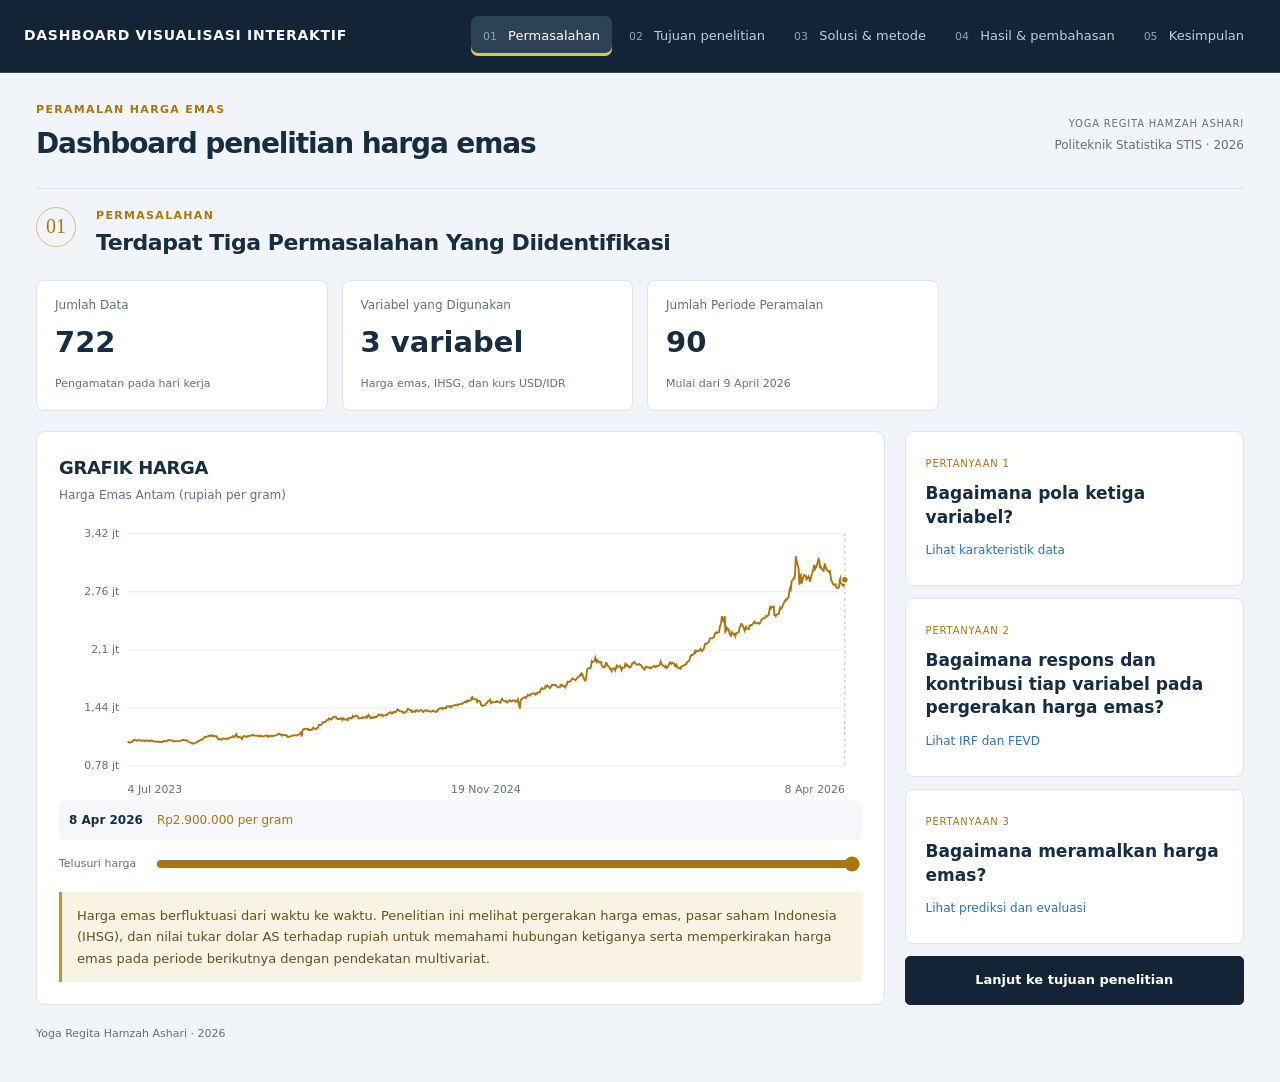
==== commit 768c9412: "Update index.html" ====
--- a/Dashboard_Emas_Kode (1)/index.html
+++ b/Dashboard_Emas_Kode (1)/index.html
@@ -5,12 +5,18 @@
     <meta name="viewport" content="width=device-width,initial-scale=1">
     <title>Emas Insight — Dashboard Interaktif Penelitian</title>
     <meta name="description" content="Alur penelitian harga emas dari permasalahan, tujuan, metode VECM, hingga hasil dan pembahasan setiap tujuan.">
-    <link rel="icon" href="favicon.svg">
-    <link rel="stylesheet" href="dashboard.css">
-    <script src="data.js" defer>
-    </script>
-    <script src="dashboard.js" defer>
-    </script>
+    
+    <style>:root{--nav:#132436;--ink:#172d43;--muted:#617184;--gold:#ad760c;--blue:#2873b9;--purple:#8057ae;--bg:#f1f4f8;--border:#dde4ec}*{box-sizing:border-box}body{margin:0;background:var(--bg);color:var(--ink);font:16px/1.55 system-ui,-apple-system,"Segoe UI",sans-serif}button,input,select{font:inherit}a{color:inherit}button,summary{cursor:pointer}button:disabled{opacity:.4;cursor:default}button,input,select,a,summary{outline-offset:4px}[hidden]{display:none!important}aside{width:240px;position:fixed;inset:0 auto 0 0;background:var(--nav);color:#f5f8fb;padding:30px 22px;display:flex;flex-direction:column}.logo{display:flex;gap:12px;align-items:center;text-decoration:none;font-size:14px;font-weight:750;letter-spacing:.05em}.logo>span{display:grid;place-items:center;width:44px;height:44px;border-radius:10px;background:#efbd50;color:#132436;font:26px Georgia}.logo small{display:block;font-size:12px;font-weight:400;color:#b6c4d3;letter-spacing:0;margin-top:2px}.nav-label{font-size:11px;letter-spacing:.15em;color:#99adbf;margin:46px 12px 14px}nav{display:grid;gap:8px}nav button{border:0;border-radius:7px;padding:13px;text-align:left;background:transparent;color:#bfcede;font-size:14px}nav button span{font-size:12px;margin-right:10px;color:#8da2b8}nav button[aria-pressed=true]{background:#2d4257;color:white;box-shadow:inset 3px 0 #efbd50}nav button:hover{background:#23374c}.side-model{border:1px solid #344a60;border-radius:8px;margin-top:36px;padding:18px}.side-model p{font-size:10px;letter-spacing:.1em;color:#adc0d1;margin:0}.side-model strong{display:block;font-size:29px;color:#efbd50;margin:8px 0}.side-model small{font-size:12px;color:#bdccdb}.story-link{font-size:14px;text-decoration:none;border-bottom:1px solid #52657a;padding:15px 0;align-self:flex-start;margin-top:20px}.side-author{font-size:11px;line-height:1.8;color:#98aec3;margin-top:auto;padding-top:30px}main{margin-left:240px;padding:32px 36px;max-width:1900px}header{display:flex;justify-content:space-between;gap:20px;align-items:center;margin-bottom:26px}.eyebrow{font-size:11px;letter-spacing:.12em;color:var(--gold);font-weight:700;margin:0 0 8px}h1{font-size:29px;letter-spacing:-.04em;margin:0 0 5px}h2{font-size:18px;letter-spacing:-.02em;margin:0 0 5px}h3{font-size:15px;margin:0 0 10px}p{margin:0 0 12px;color:var(--muted);font-size:14px}header p{font-size:14px}.snapshot{font-size:10px;letter-spacing:.08em;text-align:right;color:var(--muted)}.snapshot b{display:block;font-size:12px;letter-spacing:0;font-weight:500;margin-top:5px}.filters{display:flex;justify-content:space-between;align-items:center;gap:18px;background:white;padding:16px 20px;border:1px solid var(--border);border-radius:9px;margin-bottom:20px}.date-controls{display:flex;gap:12px;align-items:flex-end}label{font-size:12px;color:var(--muted)}input[type=date],select{display:block;background:#fff;border:1px solid #cbd6e2;padding:8px 10px;border-radius:5px;color:var(--ink);font-size:14px;margin-top:4px;max-width:100%}.primary,.secondary,.presets button{border:1px solid #cbd6e2;background:white;color:var(--ink);border-radius:5px;padding:9px 14px;font-size:13px;font-weight:600}.primary{background:var(--nav);color:white;border-color:var(--nav)}.presets{display:flex;gap:5px}.presets button{font-size:12px;padding:8px 11px}.presets .selected{background:#f8e8bf;border-color:#dab966;color:#785009}.kpis{display:grid;grid-template-columns:repeat(4,minmax(0,1fr));gap:16px;margin-bottom:20px}.kpi{background:white;border:1px solid var(--border);border-radius:9px;padding:18px 20px;position:relative;overflow:hidden}.kpi:first-child{border-top:3px solid var(--gold)}.kpi .label{display:block;font-size:12px;color:var(--muted)}.kpi strong{display:block;font-size:26px;letter-spacing:-.035em;margin:8px 0 4px;font-weight:650}.kpi small{font-size:11px;color:var(--muted)}.kpi svg{width:100%;height:34px;margin-top:6px}.up{color:#177254!important}.down{color:#b04848!important}.card{background:white;border:1px solid var(--border);border-radius:9px;padding:22px;margin-bottom:20px;min-width:0}.grid-main{display:grid;grid-template-columns:minmax(0,2.65fr) minmax(230px,1fr);gap:20px}.card-head{display:flex;justify-content:space-between;gap:20px;align-items:flex-start}.card-head p{font-size:12px}.select-label{font-size:11px}.select-label select{font-size:12px}.legend{display:flex;gap:18px;flex-wrap:wrap;margin:8px 0;font-size:12px;color:var(--muted)}.legend span:before{content:'';display:inline-block;width:18px;height:3px;background:var(--c);margin-right:6px;vertical-align:middle}.legend .dashed:before{background:repeating-linear-gradient(to right,var(--c) 0 5px,transparent 5px 8px)}svg{width:100%;height:auto;display:block;overflow:visible}svg text{font:13px system-ui;fill:#617184}#historyChart,#forecastChart{margin-top:8px;touch-action:pan-y}.readout{background:#f5f7fa;border-radius:5px;padding:10px;font-size:12px;min-height:38px;display:flex;gap:14px;flex-wrap:wrap}.cursor-label{display:flex;align-items:center;gap:18px;margin-top:14px;font-size:11px}.cursor-label input{flex:1;accent-color:var(--gold);min-width:0}.footnote{font-size:11px;line-height:1.7;margin:14px 0 0;color:var(--muted)}.summary .eyebrow{display:block;margin-bottom:12px}.stat-row{display:flex;justify-content:space-between;gap:12px;padding:12px 0;border-bottom:1px solid #e7edf3;font-size:13px}.stat-row span{color:var(--muted)}.stat-row strong{font-size:14px}.insight{background:#f9f3e4;border-left:3px solid #c59329;padding:13px 15px;margin:18px 0;font-size:13px;line-height:1.65;color:#66501e}details{border-top:1px solid var(--border);padding-top:15px;margin-top:18px}summary{font-size:13px;color:var(--ink);font-weight:600}details p{margin-top:14px;font-size:13px}.grid-bottom{display:grid;grid-template-columns:minmax(0,1.5fr) minmax(0,1fr);gap:20px}.data-table table{font-variant-numeric:tabular-nums}.table-scroll{overflow-x:auto}table{width:100%;border-collapse:collapse;font-size:12px;text-align:left;white-space:nowrap}th{font-weight:600;color:var(--muted);background:#f5f7fa}th,td{padding:11px 14px;border-bottom:1px solid #e7edf3}th:not(:first-child),td:not(:first-child){text-align:right}.pagination{display:flex;align-items:center;justify-content:space-between;margin-top:18px;font-size:12px;color:var(--muted)}.pagination>div{display:flex;gap:8px}.pagination button{font-size:12px;padding:7px 11px}.model-banner{border-radius:10px;background:var(--nav);color:white;padding:26px 30px;margin-bottom:22px;display:flex;align-items:center;justify-content:space-between;gap:30px}.model-banner .eyebrow{color:#efbd50}.model-banner p{color:#c7d4e0;margin:10px 0 0}.model-banner h2{font-size:24px}.rank{min-width:160px;text-align:center}.rank strong{display:block;font:60px Georgia;color:#efbd50}.rank span{font-size:12px;color:#c7d4e0}.fevd-bar{height:60px;display:flex;border-radius:5px;overflow:hidden;margin:25px 0}.fevd-numbers{display:grid;grid-template-columns:repeat(3,1fr);gap:12px}.fevd-numbers strong{display:block;font-size:24px}.fevd-numbers span{font-size:12px}.pill{background:#e5f2eb;color:#236346;padding:3px 8px;border-radius:4px;font-size:11px}.irf-grid{display:grid;grid-template-columns:repeat(3,1fr);gap:25px;margin-top:20px}.irf-grid>div{border-left:2px solid #e1c17a;padding-left:15px}.source-grid{display:grid;grid-template-columns:1fr 1fr;gap:40px;margin-top:25px}.sources details{margin:0;border:0;padding:0}.sources a{color:var(--blue)}.error{padding:15px;background:#ffe8e6;color:#9c2b23;border-radius:5px;font-size:14px;margin-bottom:20px}footer{font-size:11px;color:var(--muted);padding-bottom:12px}.skip{position:fixed;top:-100px;left:260px;z-index:10;padding:10px;background:#efbd50}.skip:focus{top:15px}#status{font-size:14px;color:var(--muted);margin-bottom:16px}@media(min-width:1600px){main{padding:36px 50px}.kpi strong{font-size:30px}}@media(max-width:1200px){aside{width:205px;padding:25px 16px}main{margin-left:205px;padding:26px 24px}.grid-main{grid-template-columns:minmax(0,2fr) minmax(220px,1fr)}.kpis{gap:10px}.kpi{padding:16px}.kpi strong{font-size:22px}.filters{flex-wrap:wrap}.card-head{flex-wrap:wrap;gap:10px}.grid-bottom{grid-template-columns:1fr 1fr}}@media(max-width:960px){aside{width:auto;position:relative;padding:15px 24px;display:block}.logo{display:inline-flex}.nav-label,.side-model,.side-author,.story-link{display:none}nav{display:flex;margin-top:15px;gap:10px}nav button{padding:10px 12px;font-size:13px}main{margin:0;padding:25px 22px}.grid-main{grid-template-columns:minmax(0,2fr) minmax(210px,1fr)}.skip{left:15px}.grid-bottom{grid-template-columns:1fr}.kpi strong{font-size:25px}}@media(max-width:640px){aside{padding:15px 16px}nav{gap:3px}nav button{font-size:12px;padding:9px 8px}nav button span{display:none}main{padding:20px 14px}h1{font-size:25px}header{gap:10px;align-items:flex-start}.snapshot{display:none}.kpis{grid-template-columns:1fr 1fr}.kpi{padding:15px}.kpi strong{font-size:23px}.grid-main{grid-template-columns:1fr}.filters{padding:14px}.date-controls{flex-wrap:wrap;width:100%}.date-controls label{flex:1;min-width:110px}input[type=date]{width:100%}.date-controls .primary{width:100%}.presets{width:100%;justify-content:space-between}.presets button{flex:1}.card{padding:17px}.card-head{gap:12px}.select-label select{font-size:13px}#historyChart,#forecastChart{min-height:210px}.cursor-label{display:block}.cursor-label input{width:100%;display:block;margin-top:10px}.model-banner{padding:22px;display:block}.rank{display:none}.fevd-numbers strong{font-size:21px}.irf-grid,.source-grid{grid-template-columns:1fr;gap:20px}.pagination{gap:12px;flex-wrap:wrap}.summary{display:none}table{font-size:12px}.eyebrow{font-size:10px}}@media(prefers-reduced-motion:reduce){*{scroll-behavior:auto!important}}
+html{scroll-behavior:smooth;scroll-padding-top:22px}nav a{display:block;border-radius:7px;padding:13px;text-decoration:none;font-size:14px;color:#bfcede}nav a span{color:#8da2b8;font-size:12px;margin-right:10px}nav a:hover,nav a:focus{background:#2d4257;color:white}.research-header{padding:10px 0 30px;border-bottom:1px solid var(--border)}.research-header h1{font-size:clamp(28px,3vw,43px);line-height:1.2}.research-header p:not(.eyebrow){max-width:750px;font-size:16px;line-height:1.7;margin-top:18px}.research-section{padding:30px 0 40px;border-bottom:1px solid var(--border);margin-bottom:24px}.section-heading{display:flex;align-items:flex-start;gap:20px;margin-bottom:24px}.step{display:grid;place-items:center;flex-shrink:0;width:40px;height:40px;border:1px solid #d3bd89;color:var(--gold);border-radius:50%;font:20px Georgia}.section-heading h2{font-size:27px;line-height:1.3}.narrative-lead{font-size:17px;line-height:1.8;max-width:940px;margin:0 0 26px}.question-grid,.objective-grid,.method-map,.method-links,.conclusion-grid{display:grid;grid-template-columns:repeat(3,minmax(0,1fr));gap:18px}.question-grid article{border-top:3px solid #ccd6e1;background:white;padding:24px;border-radius:6px}.question-grid article>span,.method-map article>span{font-size:11px;letter-spacing:.08em;color:var(--gold);display:block;margin-bottom:14px}.question-grid h3,.objective-grid h3,.method-map h3{font-size:18px;line-height:1.4}.question-grid p,.objective-grid p,.method-map p{font-size:15px;line-height:1.7}.objective-grid a{display:block;text-decoration:none;background:#fff;border:1px solid #dde4ec;border-top:3px solid var(--gold);padding:24px;border-radius:7px}.objective-grid a:hover{border-color:#c79b45;box-shadow:0 3px 12px #1324360d}.objective-grid b{display:block;color:var(--gold);font-size:13px;margin-bottom:15px}.objective-grid span{font-size:12px;color:var(--blue);display:block;padding-top:14px;border-top:1px solid var(--border)}.method-map article{padding:24px;background:white;border:1px solid var(--border);border-radius:7px}.method-map .method-chosen{background:var(--nav);color:#fff}.method-chosen p{color:#c6d3df}.method-chosen>span{color:#efbd50!important}.method-links{margin-top:24px}.method-links>div{padding:18px 5px}.method-links b{font-size:14px}.method-links p{font-size:14px;margin-top:10px}.result-tabs{display:flex;gap:10px;margin:25px 0;flex-wrap:wrap}.result-tabs button{flex:1;min-width:180px;padding:17px 18px;border:1px solid #cbd6e2;border-radius:6px;background:white;color:var(--ink);text-align:left;font-size:15px;font-weight:600}.result-tabs button span{display:block;font-size:11px;font-weight:500;color:var(--muted);margin-bottom:6px}.result-tabs button[aria-pressed=true]{background:var(--nav);color:white;border-color:var(--nav);box-shadow:inset 0 -3px #efbd50}.result-tabs button[aria-pressed=true] span{color:#efbd50}.objective-context{background:#e7edf4;padding:24px;border-radius:8px}.objective-context h3{font-size:23px}.objective-context>p:not(.eyebrow){font-size:16px;max-width:900px}.result-method{border-top:1px solid #ccd7e2;margin-top:18px;padding-top:16px}.result-method b{font-size:12px}.result-method p{margin-top:7px;font-size:14px}.results-intro{border:0;padding-bottom:0}.discussion{border-left:4px solid var(--gold);padding:26px}.discussion h2{font-size:22px;margin-bottom:16px}.discussion>p:not(.eyebrow):not(.footnote){font-size:16px;line-height:1.8;max-width:1000px}.discussion .primary{display:inline-block;margin-top:16px;text-decoration:none}.conclusion{background:var(--nav);color:white;padding:30px;border-radius:9px;border:0}.conclusion .eyebrow{color:#efbd50}.conclusion .step{color:#efbd50}.conclusion-grid b{color:#efbd50;font-size:14px}.conclusion-grid p{color:#cad7e4;font-size:15px;margin-top:15px;line-height:1.7}.conclusion .footnote{color:#b0c1d2}.side-author{margin-top:40px}aside{overflow-y:auto}.side-model{margin-top:24px}.nav-label{margin-top:32px}@media(max-width:960px){nav{flex-wrap:wrap;gap:4px}nav a{font-size:12px;padding:7px 10px}nav a span{display:none}.research-header .snapshot{display:none}.section-heading h2{font-size:25px}.question-grid,.objective-grid,.method-map{gap:12px}.question-grid article,.objective-grid a,.method-map article{padding:18px}}@media(max-width:640px){.question-grid,.objective-grid,.method-map,.method-links,.conclusion-grid{grid-template-columns:1fr}.research-section{padding-top:20px}.section-heading{gap:12px}.step{width:32px;height:32px;font-size:17px}.section-heading h2{font-size:23px}.research-header h1{font-size:30px}.result-tabs{gap:6px}.result-tabs button{min-width:0;font-size:12px;padding:13px 9px}.result-tabs button span{font-size:10px}.objective-context{padding:20px}.objective-context h3{font-size:21px}.discussion{padding:20px}.discussion>p:not(.eyebrow):not(.footnote){font-size:16px}.conclusion{padding:22px}.method-links>div{padding:10px 5px}}@media(prefers-reduced-motion:reduce){html{scroll-behavior:auto}}
+.research-header{padding:0 0 18px;margin-bottom:18px}.research-header h1{font-size:28px;line-height:1.3}.research-header p:not(.eyebrow){font-size:14px;margin:7px 0 0}.research-section{margin:0;padding:0 0 20px;border:0}.section-heading{margin-bottom:18px}.section-heading h2{font-size:22px}.section-heading .eyebrow{margin-bottom:5px}.stage-rail{display:flex;border:1px solid var(--border);border-radius:8px;overflow:hidden;background:white;margin-bottom:25px}.stage-rail button{flex:1;border:0;border-right:1px solid var(--border);background:white;padding:13px 10px;text-align:left;font-size:12px;color:var(--muted);font-weight:600}.stage-rail button:last-child{border-right:0}.stage-rail button span{margin-left:9px}.stage-rail button[aria-pressed=true]{background:var(--nav);color:#efbd50}.stage-rail button:hover{box-shadow:inset 0 -3px #c39c4f}.problem-kpis{display:grid;grid-template-columns:repeat(4,minmax(0,1fr));gap:14px;margin-bottom:20px}.problem-kpis>div{background:white;border:1px solid var(--border);border-radius:8px;padding:15px 18px}.problem-kpis span{display:block;font-size:12px;color:var(--muted)}.problem-kpis b{display:block;font-size:29px;margin:5px 0}.problem-kpis small{font-size:11px;color:var(--muted)}.problem-workspace{display:grid;grid-template-columns:minmax(0,2.5fr) minmax(240px,1fr);gap:20px}.problem-workspace .card{margin:0}.problem-questions{display:grid;gap:12px}.problem-questions>button:not(.primary){display:block;border:1px solid var(--border);border-radius:8px;background:white;text-align:left;padding:20px;color:var(--ink)}.problem-questions>button:not(.primary):hover{border-color:var(--gold)}.problem-questions button>span{display:block;font-size:10px;letter-spacing:.08em;color:var(--gold);margin-bottom:10px}.problem-questions b{display:block;font-size:17px;line-height:1.4}.problem-questions small{display:block;font-size:12px;color:var(--blue);margin-top:12px}.problem-workspace .insight{margin-bottom:0}.objective-context{padding:16px 20px;margin-bottom:16px;display:grid;grid-template-columns:1fr 1fr;gap:3px 25px}.objective-context .eyebrow{grid-column:1/-1;margin-bottom:4px}.objective-context h3{font-size:19px;margin:0}.objective-context>p:not(.eyebrow){grid-column:1;font-size:13px;margin:5px 0 0}.result-method{grid-column:2;grid-row:2/4;border:0;border-left:1px solid #c2cfdd;margin:0;padding:0 0 0 20px}.result-method p{font-size:12px;margin:5px 0 0}.results-intro>.section-heading,.results-intro>p{display:none}.result-tabs{margin:0 0 16px}.result-tabs button{padding:12px 16px;font-size:14px}.result-tabs button span{margin-bottom:3px}.discussion{margin:0 0 20px;padding:18px 22px}.discussion summary{font-size:14px;color:var(--ink)}.discussion .discussion-body{margin-top:18px}.discussion .discussion-body p{font-size:15px;line-height:1.8}.conclusion{padding:25px}.sources{margin-top:15px}.discussion .eyebrow{font-size:11px}.kpis{margin-bottom:16px}.filters{margin-bottom:16px}.irf-grid{gap:16px}.model-banner{padding:18px 24px}.model-banner h2{font-size:21px}#overviewChart{touch-action:pan-y}aside nav button[aria-pressed=true]{background:#2d4257;box-shadow:inset 3px 0 #efbd50}aside nav button[aria-pressed=false]{background:transparent;box-shadow:none}.side-model{margin-top:20px}.method-links{margin-top:12px}.method-links>div{padding:12px 5px}.question-grid article,.objective-grid a,.method-map article{padding:20px}@media(max-width:960px){.problem-workspace{grid-template-columns:minmax(0,2fr) minmax(220px,1fr)}.stage-rail{margin-top:0}.stage-rail button{font-size:11px}.stage-rail button span{margin-left:5px}.research-header h1{font-size:26px}aside nav button{font-size:12px}.problem-kpis{gap:10px}.problem-kpis>div{padding:14px}}@media(max-width:640px){.stage-rail{overflow-x:auto}.stage-rail button{min-width:92px;font-size:11px;padding:10px 7px}.stage-rail button span{display:block;margin:4px 0 0}.problem-workspace{grid-template-columns:1fr}.problem-kpis{grid-template-columns:1fr 1fr}.problem-questions{grid-template-columns:1fr}.problem-questions>button:not(.primary){padding:16px}.objective-context{display:block;padding:16px}.objective-context h3{font-size:18px}.result-method{border-left:0;border-top:1px solid #c2cfdd;padding:10px 0 0;margin:10px 0 0}.section-heading h2{font-size:21px}.research-header h1{font-size:25px}.conclusion{padding:20px}.discussion{padding:16px}.result-tabs button{font-size:12px;padding:11px 8px}#overviewChart{min-height:220px}}
+.fevd-toolbar{display:flex;justify-content:space-between;align-items:center;gap:20px;margin:20px 0 12px}.fevd-key{display:flex;gap:18px;flex-wrap:wrap;font-size:13px}.fevd-key span:before{content:'';display:inline-block;width:13px;height:13px;background:var(--shade);border:1px solid #333;margin-right:7px;vertical-align:-2px}.fevd-chart-scroll{overflow-x:auto}#fevdChart{width:100%;min-width:500px;margin-top:12px}#fevdChart .fevd-hit{cursor:pointer}.fevd-numbers{border-top:1px solid var(--border);padding-top:18px;margin-top:18px}.fevd-numbers strong{font-size:23px}@media(max-width:640px){.fevd-toolbar{align-items:flex-start;flex-direction:column;gap:14px}#fevdChart{min-width:620px}.fevd-numbers strong{font-size:21px}}
+
+/* Horizontal top navigation */
+.topbar{position:sticky;top:0;z-index:50;display:flex;align-items:center;justify-content:space-between;gap:22px;background:var(--nav);color:#f5f8fb;padding:16px max(24px,calc((100vw - 1480px)/2));border-bottom:1px solid #344a60}.topbar .logo{flex-shrink:0}.topbar nav{display:flex;gap:5px;align-items:center;margin:0;flex-wrap:wrap}.topbar nav button{white-space:nowrap;padding:10px 12px;font-size:13px}.topbar nav button span{font-size:11px;margin-right:7px}.topbar nav button[aria-pressed=true]{background:#2d4257;color:#fff;box-shadow:inset 0 -3px #efbd50}.topbar nav button[aria-pressed=false]{background:transparent;box-shadow:none}.topbar .story-link{margin:0;padding:8px 0;border-bottom:1px solid #63768a;white-space:nowrap;font-size:12px;align-self:center}main{margin:0 auto;max-width:1552px;padding:28px 36px}.skip{left:20px}html{scroll-padding-top:95px}@media(max-width:1200px){.topbar{flex-wrap:wrap;padding:14px 24px;gap:12px}.topbar nav{order:3;width:100%;justify-content:center}.topbar .story-link{margin-left:auto}main{margin:0 auto;padding:25px 24px}}@media(max-width:640px){.topbar{padding:12px 14px;gap:10px}.topbar .logo>span{width:35px;height:35px;font-size:23px}.topbar .logo{font-size:12px}.topbar .logo small{font-size:10px}.topbar nav{flex-wrap:nowrap;justify-content:flex-start;overflow-x:auto;padding-bottom:3px}.topbar nav button{font-size:12px;padding:10px 11px;flex-shrink:0}.topbar nav button span{display:none}.topbar .story-link{display:block;font-size:11px}main{margin:0 auto;padding:20px 14px}html{scroll-padding-top:125px}}
+ .irf-controls{display:flex;align-items:center;gap:20px;flex-wrap:wrap;margin:20px 0}.irf-controls label{display:flex;align-items:center;gap:10px}.irf-controls input{width:210px}.irf-controls select{padding:10px;border:1px solid #d4d4d4;border-radius:8px;background:white}.irf-table{max-height:320px;overflow:auto}#irfChart{display:block;width:100%;height:auto;touch-action:pan-y}.irf-table tr[data-selected="true"]{background:#fff1c7}.irf-controls output{min-width:32px} @media(max-width:640px){.irf-controls{align-items:stretch;flex-direction:column}.irf-controls input{width:100%}}
+</style>
+    
+    
   </head>
   <body>
     <a class="skip" href="#workspace">Lewati navigasi</a>
@@ -371,7 +377,7 @@
                               <div class="card-head">
                                 <div>
                                   <h2>Sumber varians kesalahan peramalan emas</h2>
-                                  <p>FEVD · 20 horizon dalam satu diagram batang bertumpuk</p>
+                                  <p>FEVD</p>
                                 </div>
                               </div>
                               <div class="fevd-toolbar">
@@ -411,12 +417,12 @@
                             <p class="footnote">Arahkan penunjuk atau sentuh batang; gunakan pilihan horizon untuk menelusuri dengan keyboard. Sumbu vertikal adalah persentase kontribusi (0–100%).</p>
                             <div id="fevdNumbers" class="fevd-numbers" aria-live="polite">
                             </div>
-                            <p class="footnote">Sumber: Tabel 9 skripsi. Kontribusi terhadap varians kesalahan peramalan, bukan persentase pembentuk harga. Total dapat berbeda sedikit dari 100% akibat pembulatan.</p>
+                            <p class="footnote"></p>
                             <div class="insight" id="fevdInsight">
                             </div>
                           </article>
                           <article class="card">
-                            <h2>Hubungan prediktif Granger</h2>
+                            <h2>Hubungan kausalitas Granger</h2>
                             <p>Taraf signifikansi 5% · Sumber: Tabel 6</p>
                             <div class="table-scroll">
                               <table>
@@ -472,24 +478,14 @@
                             <p class="footnote">Kausalitas Granger menguji tambahan informasi prediktif dari riwayat variabel. Hasilnya tidak otomatis membuktikan sebab-akibat langsung.</p>
                           </article>
                         </div>
-                        <article class="card irf">
-                          <h2>Respons terhadap guncangan (IRF)</h2>
-                          <div class="irf-grid">
-                            <div>
-                              <h3>Guncangan emas</h3>
-                              <p>Respons awal positif, lalu mengalami penyesuaian.</p>
-                            </div>
-                            <div>
-                              <h3>Guncangan IHSG</h3>
-                              <p>Respons awal negatif, lalu bergerak ke arah positif.</p>
-                            </div>
-                            <div>
-                              <h3>Guncangan USD/IDR</h3>
-                              <p>Harga emas menunjukkan respons positif dalam model.</p>
-                            </div>
-                          </div>
-                          <p class="footnote">Ringkasan uraian skripsi; angka respons dan intervalnya tidak tersedia pada Excel yang dilampirkan. Besaran dan signifikansi respons tidak disimpulkan di sini.</p>
-                        </article>
+                        <article class="card irf" id="irfCard">
+<div class="card-head"><div><h2>Respons harga emas terhadap guncangan (IRF)</h2><p>Pilih sumber guncangan dan telusuri respons pada setiap horizon.</p></div></div>
+<div class="irf-controls"><label>Sumber guncangan <select id="irfShock"><option value="emas">Emas</option><option value="ihsg">IHSG</option><option value="usd">USD/IDR</option></select></label><label>Horizon <input id="irfCursor" type="range" min="0" max="100" value="0"><output id="irfHorizon">0</output></label><button id="irfDownload" type="button" class="primary">Unduh angka CSV</button></div>
+<svg id="irfChart" viewBox="0 0 960 360" role="img" aria-label="Respons harga emas terhadap guncangan"></svg>
+<div class="insight" id="irfReadout" aria-live="polite"></div>
+<p class="footnote">Horizon 0 adalah respons langsung saat guncangan terjadi. Garis putus-putus menunjukkan respons nol. Nilai merupakan respons IRF, bukan harga emas hasil ramalan atau persentase.</p>
+<details><summary>Lihat tabel angka IRF</summary><div class="table-scroll irf-table"><table><thead><tr><th>Horizon</th><th>Respons emas</th></tr></thead><tbody id="irfTable"></tbody></table></div></details>
+</article>
                         <details class="card discussion">
                           <summary>Hasil dan pembahasan tujuan 2</summary>
                           <div class="discussion-body">
@@ -573,5 +569,71 @@
                               </article>
                               <footer>Yoga Regita Hamzah Ashari · 2026</footer>
                             </main>
-                          </body>
-                        </html>+                          
+<script>// Data penelitian. Sumber FEVD: Tabel 9 skripsi.
+window.RESEARCH_DATA = {"history":[{"date":"2023-07-04","gold":1054000,"ihsg":6681.753906,"usd":15056},{"date":"2023-07-05","gold":1058000,"ihsg":6718.977051,"usd":15010},{"date":"2023-07-06","gold":1053000,"ihsg":6757.331055,"usd":15077},{"date":"2023-07-07","gold":1050000,"ihsg":6716.458984,"usd":15189.2998},{"date":"2023-07-10","gold":1059000,"ihsg":6731.038086,"usd":15128},{"date":"2023-07-11","gold":1064000,"ihsg":6796.923828,"usd":15216},{"date":"2023-07-12","gold":1071000,"ihsg":6808.208984,"usd":15156.7998},{"date":"2023-07-13","gold":1082000,"ihsg":6810.212891,"usd":14928},{"date":"2023-07-14","gold":1080000,"ihsg":6869.571777,"usd":14954},{"date":"2023-07-17","gold":1073000,"ihsg":6867.144043,"usd":14951},{"date":"2023-07-18","gold":1072000,"ihsg":6830.203125,"usd":14982.5},{"date":"2023-07-19","gold":1080000,"ihsg":6830.203125,"usd":14986},{"date":"2023-07-20","gold":1080000,"ihsg":6864.188965,"usd":14992},{"date":"2023-07-21","gold":1077000,"ihsg":6880.801758,"usd":15051.5},{"date":"2023-07-24","gold":1072000,"ihsg":6899.395996,"usd":15018},{"date":"2023-07-25","gold":1071000,"ihsg":6917.710938,"usd":15021.5},{"date":"2023-07-26","gold":1075000,"ihsg":6948.278809,"usd":15032},{"date":"2023-07-27","gold":1076000,"ihsg":6896.663086,"usd":15007},{"date":"2023-07-28","gold":1068000,"ihsg":6900.22998,"usd":15095},{"date":"2023-07-31","gold":1071000,"ihsg":6931.358887,"usd":15088},{"date":"2023-08-01","gold":1078000,"ihsg":6886.496094,"usd":15104},{"date":"2023-08-02","gold":1071000,"ihsg":6854.509766,"usd":15131},{"date":"2023-08-03","gold":1067000,"ihsg":6898.077148,"usd":15220},{"date":"2023-08-04","gold":1069000,"ihsg":6852.841797,"usd":15161},{"date":"2023-08-07","gold":1074000,"ihsg":6886.366211,"usd":15163},{"date":"2023-08-08","gold":1070000,"ihsg":6868.812988,"usd":15232},{"date":"2023-08-09","gold":1066000,"ihsg":6875.111816,"usd":15207.2002},{"date":"2023-08-10","gold":1064000,"ihsg":6893.275879,"usd":15207},{"date":"2023-08-11","gold":1062000,"ihsg":6879.979004,"usd":15259},{"date":"2023-08-14","gold":1061000,"ihsg":6910.171875,"usd":15317},{"date":"2023-08-15","gold":1060000,"ihsg":6915.101074,"usd":15347},{"date":"2023-08-16","gold":1063000,"ihsg":6900.538086,"usd":15311.5},{"date":"2023-08-17","gold":1060000,"ihsg":6900.538086,"usd":15362},{"date":"2023-08-18","gold":1060000,"ihsg":6859.912109,"usd":15362.5},{"date":"2023-08-21","gold":1057000,"ihsg":6866.033203,"usd":15278},{"date":"2023-08-22","gold":1058000,"ihsg":6916.450195,"usd":15318.90039},{"date":"2023-08-23","gold":1062000,"ihsg":6921.410156,"usd":15317},{"date":"2023-08-24","gold":1069000,"ihsg":6899.39209,"usd":15294.09961},{"date":"2023-08-25","gold":1069000,"ihsg":6895.442871,"usd":15239},{"date":"2023-08-28","gold":1065000,"ihsg":6921.727051,"usd":15288},{"date":"2023-08-29","gold":1070000,"ihsg":6957.834961,"usd":15255.5},{"date":"2023-08-30","gold":1077000,"ihsg":6966.655762,"usd":15196.5},{"date":"2023-08-31","gold":1079000,"ihsg":6953.259766,"usd":15216},{"date":"2023-09-01","gold":1076000,"ihsg":6977.653809,"usd":15231},{"date":"2023-09-04","gold":1076000,"ihsg":6996.75,"usd":15233},{"date":"2023-09-05","gold":1075000,"ihsg":6991.708008,"usd":15227},{"date":"2023-09-06","gold":1069000,"ihsg":6995.953125,"usd":15298},{"date":"2023-09-07","gold":1064000,"ihsg":6954.808105,"usd":15336},{"date":"2023-09-08","gold":1068000,"ihsg":6924.779785,"usd":15342},{"date":"2023-09-11","gold":1070000,"ihsg":6963.393066,"usd":15318},{"date":"2023-09-12","gold":1071000,"ihsg":6933.969238,"usd":15339.09961},{"date":"2023-09-13","gold":1068000,"ihsg":6935.476074,"usd":15350.2002},{"date":"2023-09-14","gold":1066000,"ihsg":6959.333008,"usd":15353},{"date":"2023-09-15","gold":1068000,"ihsg":6982.791016,"usd":15395},{"date":"2023-09-18","gold":1075000,"ihsg":6936.083008,"usd":15346},{"date":"2023-09-19","gold":1081000,"ihsg":6980.320801,"usd":15377},{"date":"2023-09-20","gold":1080000,"ihsg":7011.681152,"usd":15384.5},{"date":"2023-09-21","gold":1080000,"ihsg":6991.46582,"usd":15361},{"date":"2023-09-22","gold":1077000,"ihsg":7016.844238,"usd":15400.5},{"date":"2023-09-25","gold":1078000,"ihsg":6998.380859,"usd":15368},{"date":"2023-09-26","gold":1072000,"ihsg":6923.799805,"usd":15405},{"date":"2023-09-27","gold":1066000,"ihsg":6937.828125,"usd":15493},{"date":"2023-09-28","gold":1058000,"ihsg":6937.828125,"usd":15569},{"date":"2023-09-29","gold":1053000,"ihsg":6939.89209,"usd":15474},{"date":"2023-10-02","gold":1049000,"ihsg":6961.458984,"usd":15448},{"date":"2023-10-03","gold":1039000,"ihsg":6940.887207,"usd":15516},{"date":"2023-10-04","gold":1040000,"ihsg":6886.576172,"usd":15622},{"date":"2023-10-05","gold":1043000,"ihsg":6874.826172,"usd":15591},{"date":"2023-10-06","gold":1043000,"ihsg":6888.518066,"usd":15631},{"date":"2023-10-09","gold":1053000,"ihsg":6891.455078,"usd":15603},{"date":"2023-10-10","gold":1062000,"ihsg":6922.187988,"usd":15691.40039},{"date":"2023-10-11","gold":1063000,"ihsg":6931.75293,"usd":15718.5},{"date":"2023-10-12","gold":1072000,"ihsg":6935.150879,"usd":15693},{"date":"2023-10-13","gold":1072000,"ihsg":6926.779785,"usd":15739},{"date":"2023-10-16","gold":1087000,"ihsg":6896.291992,"usd":15676},{"date":"2023-10-17","gold":1085000,"ihsg":6939.615234,"usd":15675},{"date":"2023-10-18","gold":1088000,"ihsg":6927.905762,"usd":15728.2002},{"date":"2023-10-19","gold":1100000,"ihsg":6846.426758,"usd":15807},{"date":"2023-10-20","gold":1112000,"ihsg":6849.167969,"usd":15856},{"date":"2023-10-23","gold":1117000,"ihsg":6741.963867,"usd":15868},{"date":"2023-10-24","gold":1119000,"ihsg":6806.762207,"usd":15874},{"date":"2023-10-25","gold":1123000,"ihsg":6834.388184,"usd":15868},{"date":"2023-10-26","gold":1125000,"ihsg":6714.519043,"usd":15877.5},{"date":"2023-10-27","gold":1123000,"ihsg":6758.792969,"usd":15920},{"date":"2023-10-30","gold":1135000,"ihsg":6735.89209,"usd":15903.5},{"date":"2023-10-31","gold":1131000,"ihsg":6752.210938,"usd":15843},{"date":"2023-11-01","gold":1123000,"ihsg":6642.417969,"usd":15748.7002},{"date":"2023-11-02","gold":1123000,"ihsg":6751.38623,"usd":15900},{"date":"2023-11-03","gold":1126000,"ihsg":6788.850098,"usd":15838},{"date":"2023-11-06","gold":1123000,"ihsg":6878.835938,"usd":15582.09961},{"date":"2023-11-07","gold":1111000,"ihsg":6843.790039,"usd":15570},{"date":"2023-11-08","gold":1094000,"ihsg":6804.105957,"usd":15643.59961},{"date":"2023-11-09","gold":1087000,"ihsg":6838.23291,"usd":15616},{"date":"2023-11-10","gold":1092000,"ihsg":6809.263184,"usd":15713.7002},{"date":"2023-11-13","gold":1084000,"ihsg":6838.312012,"usd":15683},{"date":"2023-11-14","gold":1089000,"ihsg":6862.055176,"usd":15667},{"date":"2023-11-15","gold":1097000,"ihsg":6958.205078,"usd":15281},{"date":"2023-11-16","gold":1096000,"ihsg":6958.007813,"usd":15487.7998},{"date":"2023-11-17","gold":1095000,"ihsg":6977.667969,"usd":15475},{"date":"2023-11-20","gold":1097000,"ihsg":6994.888184,"usd":15399.40039},{"date":"2023-11-21","gold":1095000,"ihsg":6961.790039,"usd":15382.09961},{"date":"2023-11-22","gold":1097000,"ihsg":6906.953125,"usd":15501.2998},{"date":"2023-11-23","gold":1095000,"ihsg":7004.344238,"usd":15612.7998},{"date":"2023-11-24","gold":1105000,"ihsg":7009.630859,"usd":15495},{"date":"2023-11-27","gold":1110000,"ihsg":7013.405762,"usd":15560},{"date":"2023-11-28","gold":1115000,"ihsg":7041.073242,"usd":15466.5},{"date":"2023-11-29","gold":1124000,"ihsg":7036.086914,"usd":15259},{"date":"2023-11-30","gold":1120000,"ihsg":7080.741211,"usd":15407},{"date":"2023-12-01","gold":1115000,"ihsg":7059.905762,"usd":15549.2998},{"date":"2023-12-04","gold":1145000,"ihsg":7093.600098,"usd":15437.40039},{"date":"2023-12-05","gold":1122000,"ihsg":7100.85498,"usd":15519.90039},{"date":"2023-12-06","gold":1110000,"ihsg":7087.39502,"usd":15457},{"date":"2023-12-07","gold":1116000,"ihsg":7134.623047,"usd":15480},{"date":"2023-12-08","gold":1116000,"ihsg":7159.598145,"usd":15500},{"date":"2023-12-11","gold":1107000,"ihsg":7088.785156,"usd":15560.2002},{"date":"2023-12-12","gold":1093000,"ihsg":7125.307129,"usd":15647},{"date":"2023-12-13","gold":1110000,"ihsg":7075.34082,"usd":15569},{"date":"2023-12-14","gold":1125000,"ihsg":7176.016113,"usd":15275},{"date":"2023-12-15","gold":1126000,"ihsg":7190.987793,"usd":15468},{"date":"2023-12-18","gold":1114000,"ihsg":7119.524902,"usd":15282.7998},{"date":"2023-12-19","gold":1118000,"ihsg":7187.846191,"usd":15454.40039},{"date":"2023-12-20","gold":1125000,"ihsg":7219.666992,"usd":15455},{"date":"2023-12-21","gold":1121000,"ihsg":7209.619141,"usd":15518},{"date":"2023-12-22","gold":1128000,"ihsg":7237.519043,"usd":15440},{"date":"2023-12-25","gold":1132000,"ihsg":7237.519043,"usd":15409.2002},{"date":"2023-12-26","gold":1132000,"ihsg":7237.519043,"usd":15460},{"date":"2023-12-27","gold":1137000,"ihsg":7245.916016,"usd":15400},{"date":"2023-12-28","gold":1141000,"ihsg":7303.888184,"usd":15373},{"date":"2023-12-29","gold":1130000,"ihsg":7272.796875,"usd":15425},{"date":"2024-01-01","gold":1130000,"ihsg":7272.796875,"usd":15383.09961},{"date":"2024-01-02","gold":1129000,"ihsg":7323.587891,"usd":15383},{"date":"2024-01-03","gold":1129000,"ihsg":7279.09082,"usd":15498},{"date":"2024-01-04","gold":1123000,"ihsg":7359.763184,"usd":15555},{"date":"2024-01-05","gold":1125000,"ihsg":7350.619141,"usd":15511},{"date":"2024-01-08","gold":1128000,"ihsg":7283.575195,"usd":15477.5},{"date":"2024-01-09","gold":1121000,"ihsg":7200.203125,"usd":15495.5},{"date":"2024-01-10","gold":1121000,"ihsg":7227.296875,"usd":15534.5},{"date":"2024-01-11","gold":1119000,"ihsg":7219.963867,"usd":15555},{"date":"2024-01-12","gold":1124000,"ihsg":7241.138184,"usd":15556.5},{"date":"2024-01-15","gold":1130000,"ihsg":7224.000977,"usd":15503.2002},{"date":"2024-01-16","gold":1134000,"ihsg":7242.787109,"usd":15546},{"date":"2024-01-17","gold":1121000,"ihsg":7200.634766,"usd":15625},{"date":"2024-01-18","gold":1115000,"ihsg":7252.966797,"usd":15624},{"date":"2024-01-19","gold":1125000,"ihsg":7227.401855,"usd":15613.09961},{"date":"2024-01-22","gold":1127000,"ihsg":7247.928223,"usd":15601},{"date":"2024-01-23","gold":1125000,"ihsg":7256.229004,"usd":15655.5},{"date":"2024-01-24","gold":1128000,"ihsg":7227.823242,"usd":15715},{"date":"2024-01-25","gold":1124000,"ihsg":7178.041992,"usd":15714.5},{"date":"2024-01-26","gold":1130000,"ihsg":7137.087891,"usd":15808},{"date":"2024-01-29","gold":1133000,"ihsg":7157.174805,"usd":15767.59961},{"date":"2024-01-30","gold":1142000,"ihsg":7192.21582,"usd":15828},{"date":"2024-01-31","gold":1144000,"ihsg":7207.940918,"usd":15785},{"date":"2024-02-01","gold":1143000,"ihsg":7201.695801,"usd":15769},{"date":"2024-02-02","gold":1151000,"ihsg":7238.785156,"usd":15726},{"date":"2024-02-05","gold":1140000,"ihsg":7198.615234,"usd":15727.2002},{"date":"2024-02-06","gold":1130000,"ihsg":7247.408203,"usd":15711.5},{"date":"2024-02-07","gold":1136000,"ihsg":7235.151855,"usd":15733},{"date":"2024-02-08","gold":1139000,"ihsg":7235.151855,"usd":15647},{"date":"2024-02-09","gold":1138000,"ihsg":7235.151855,"usd":15660.2998},{"date":"2024-02-12","gold":1135000,"ihsg":7297.668945,"usd":15598},{"date":"2024-02-13","gold":1129000,"ihsg":7209.741211,"usd":15579.5},{"date":"2024-02-14","gold":1114000,"ihsg":7209.741211,"usd":15661.5},{"date":"2024-02-15","gold":1115000,"ihsg":7303.280762,"usd":15553.09961},{"date":"2024-02-16","gold":1118000,"ihsg":7335.544922,"usd":15672},{"date":"2024-02-19","gold":1125000,"ihsg":7296.702148,"usd":15628.59961},{"date":"2024-02-20","gold":1128000,"ihsg":7352.601074,"usd":15634},{"date":"2024-02-21","gold":1131000,"ihsg":7349.020996,"usd":15661},{"date":"2024-02-22","gold":1133000,"ihsg":7339.63623,"usd":15642},{"date":"2024-02-23","gold":1133000,"ihsg":7295.095215,"usd":15588},{"date":"2024-02-26","gold":1135000,"ihsg":7283.823242,"usd":15586.09961},{"date":"2024-02-27","gold":1132000,"ihsg":7285.316895,"usd":15638.5},{"date":"2024-02-28","gold":1134000,"ihsg":7328.63623,"usd":15653},{"date":"2024-02-29","gold":1138000,"ihsg":7316.11084,"usd":15712.2002},{"date":"2024-03-01","gold":1142000,"ihsg":7311.907227,"usd":15704},{"date":"2024-03-04","gold":1164000,"ihsg":7276.749023,"usd":15691.90039},{"date":"2024-03-05","gold":1117900,"ihsg":7247.459961,"usd":15766},{"date":"2024-03-06","gold":1186000,"ihsg":7329.800781,"usd":15751.5},{"date":"2024-03-07","gold":1199000,"ihsg":7373.963867,"usd":15668},{"date":"2024-03-08","gold":1204000,"ihsg":7381.907227,"usd":15621},{"date":"2024-03-11","gold":1208000,"ihsg":7381.907227,"usd":15536.2998},{"date":"2024-03-12","gold":1210000,"ihsg":7381.907227,"usd":15518},{"date":"2024-03-13","gold":1200000,"ihsg":7421.207031,"usd":15546},{"date":"2024-03-14","gold":1203000,"ihsg":7433.314941,"usd":15574},{"date":"2024-03-15","gold":1194000,"ihsg":7328.054199,"usd":15630},{"date":"2024-03-18","gold":1193000,"ihsg":7302.449219,"usd":15639.2998},{"date":"2024-03-19","gold":1199000,"ihsg":7336.746094,"usd":15743},{"date":"2024-03-20","gold":1199000,"ihsg":7331.12793,"usd":15718},{"date":"2024-03-21","gold":1219000,"ihsg":7338.353027,"usd":15687},{"date":"2024-03-22","gold":1211000,"ihsg":7350.151855,"usd":15723.5},{"date":"2024-03-25","gold":1203000,"ihsg":7377.759766,"usd":15802.59961},{"date":"2024-03-26","gold":1213000,"ihsg":7365.664063,"usd":15784},{"date":"2024-03-27","gold":1217000,"ihsg":7310.091797,"usd":15828},{"date":"2024-03-28","gold":1222000,"ihsg":7288.812988,"usd":15877},{"date":"2024-03-29","gold":1249000,"ihsg":7288.812988,"usd":15877},{"date":"2024-04-01","gold":1254000,"ihsg":7205.061035,"usd":15848},{"date":"2024-04-02","gold":1256000,"ihsg":7236.983887,"usd":15945.7998},{"date":"2024-04-03","gold":1274000,"ihsg":7166.844238,"usd":15955},{"date":"2024-04-04","gold":1283000,"ihsg":7254.398926,"usd":15936},{"date":"2024-04-05","gold":1279000,"ihsg":7286.881836,"usd":15904.5},{"date":"2024-04-08","gold":1289000,"ihsg":7286.881836,"usd":15881},{"date":"2024-04-09","gold":1306000,"ihsg":7286.881836,"usd":15918},{"date":"2024-04-10","gold":1306000,"ihsg":7286.881836,"usd":15892.2998},{"date":"2024-04-11","gold":1306000,"ihsg":7286.881836,"usd":15998.2002},{"date":"2024-04-12","gold":1324000,"ihsg":7286.881836,"usd":16007},{"date":"2024-04-15","gold":1315000,"ihsg":7286.881836,"usd":16111},{"date":"2024-04-16","gold":1321000,"ihsg":7164.807129,"usd":16075},{"date":"2024-04-17","gold":1321000,"ihsg":7130.84082,"usd":16312.2002},{"date":"2024-04-18","gold":1335000,"ihsg":7166.813965,"usd":16246},{"date":"2024-04-19","gold":1345000,"ihsg":7087.316895,"usd":16220},{"date":"2024-04-22","gold":1343000,"ihsg":7073.819824,"usd":16210.2998},{"date":"2024-04-23","gold":1325000,"ihsg":7110.812988,"usd":16246},{"date":"2024-04-24","gold":1320000,"ihsg":7174.533203,"usd":16140.2002},{"date":"2024-04-25","gold":1319000,"ihsg":7155.293945,"usd":16220},{"date":"2024-04-26","gold":1319000,"ihsg":7036.075195,"usd":16202},{"date":"2024-04-29","gold":1325000,"ihsg":7155.78418,"usd":16203},{"date":"2024-04-30","gold":1325000,"ihsg":7234.196777,"usd":16246},{"date":"2024-05-01","gold":1310000,"ihsg":7234.196777,"usd":16273},{"date":"2024-05-02","gold":1327000,"ihsg":7117.424805,"usd":16190.40039},{"date":"2024-05-03","gold":1318000,"ihsg":7134.724121,"usd":16097},{"date":"2024-05-06","gold":1310000,"ihsg":7135.890137,"usd":16077},{"date":"2024-05-07","gold":1318000,"ihsg":7123.611816,"usd":16034},{"date":"2024-05-08","gold":1308000,"ihsg":7088.794922,"usd":16073},{"date":"2024-05-09","gold":1306000,"ihsg":7088.794922,"usd":16074},{"date":"2024-05-10","gold":1326000,"ihsg":7088.794922,"usd":16030},{"date":"2024-05-13","gold":1333000,"ihsg":7099.26123,"usd":16038},{"date":"2024-05-14","gold":1324000,"ihsg":7083.763184,"usd":16121},{"date":"2024-05-15","gold":1332000,"ihsg":7179.831055,"usd":16102},{"date":"2024-05-16","gold":1354000,"ihsg":7246.695801,"usd":15914},{"date":"2024-05-17","gold":1343000,"ihsg":7317.237793,"usd":15930.7998},{"date":"2024-05-20","gold":1350000,"ihsg":7266.690918,"usd":15958},{"date":"2024-05-21","gold":1358000,"ihsg":7186.037109,"usd":16031},{"date":"2024-05-22","gold":1357000,"ihsg":7222.381836,"usd":16005},{"date":"2024-05-23","gold":1345000,"ihsg":7222.381836,"usd":16040.7002},{"date":"2024-05-24","gold":1325000,"ihsg":7222.381836,"usd":16095},{"date":"2024-05-27","gold":1327000,"ihsg":7176.419922,"usd":16038},{"date":"2024-05-28","gold":1333000,"ihsg":7253.625977,"usd":16071},{"date":"2024-05-29","gold":1338000,"ihsg":7140.229004,"usd":16117},{"date":"2024-05-30","gold":1329000,"ihsg":7034.14209,"usd":16232.09961},{"date":"2024-05-31","gold":1337000,"ihsg":6970.73584,"usd":16228},{"date":"2024-06-03","gold":1335000,"ihsg":7036.190918,"usd":16243},{"date":"2024-06-04","gold":1349000,"ihsg":7099.312012,"usd":16203},{"date":"2024-06-05","gold":1336000,"ihsg":6947.669922,"usd":16276},{"date":"2024-06-06","gold":1349000,"ihsg":6974.896973,"usd":16315},{"date":"2024-06-07","gold":1366000,"ihsg":6897.950195,"usd":16241.7002},{"date":"2024-06-10","gold":1329000,"ihsg":6921.547852,"usd":16270},{"date":"2024-06-11","gold":1330000,"ihsg":6855.690918,"usd":16312},{"date":"2024-06-12","gold":1338000,"ihsg":6850.097168,"usd":16305.40039},{"date":"2024-06-13","gold":1341000,"ihsg":6831.563965,"usd":16230},{"date":"2024-06-14","gold":1333000,"ihsg":6734.832031,"usd":16286},{"date":"2024-06-17","gold":1344000,"ihsg":6734.832031,"usd":16479.90039},{"date":"2024-06-18","gold":1342000,"ihsg":6734.832031,"usd":16479},{"date":"2024-06-19","gold":1349000,"ihsg":6726.918945,"usd":16379},{"date":"2024-06-20","gold":1355000,"ihsg":6819.320801,"usd":16380.90039},{"date":"2024-06-21","gold":1371000,"ihsg":6879.978027,"usd":16491.90039},{"date":"2024-06-24","gold":1360000,"ihsg":6889.165039,"usd":16443},{"date":"2024-06-25","gold":1368000,"ihsg":6882.704102,"usd":16394.09961},{"date":"2024-06-26","gold":1361000,"ihsg":6905.64209,"usd":16401},{"date":"2024-06-27","gold":1350000,"ihsg":6967.951172,"usd":16434},{"date":"2024-06-28","gold":1360000,"ihsg":7063.577148,"usd":16374.40039},{"date":"2024-07-01","gold":1363000,"ihsg":7139.625977,"usd":16343},{"date":"2024-07-02","gold":1368000,"ihsg":7125.14209,"usd":16390},{"date":"2024-07-03","gold":1365000,"ihsg":7196.754883,"usd":16391},{"date":"2024-07-04","gold":1378000,"ihsg":7220.88916,"usd":16340},{"date":"2024-07-05","gold":1383000,"ihsg":7253.37207,"usd":16328.5},{"date":"2024-07-08","gold":1396000,"ihsg":7250.977051,"usd":16245},{"date":"2024-07-09","gold":1389000,"ihsg":7269.800781,"usd":16277.2002},{"date":"2024-07-10","gold":1380000,"ihsg":7287.041992,"usd":16277},{"date":"2024-07-11","gold":1386000,"ihsg":7300.407227,"usd":16198},{"date":"2024-07-12","gold":1399000,"ihsg":7327.580078,"usd":16104},{"date":"2024-07-15","gold":1399000,"ihsg":7278.862793,"usd":16108},{"date":"2024-07-16","gold":1403000,"ihsg":7224.292969,"usd":16195},{"date":"2024-07-17","gold":1420000,"ihsg":7224.217773,"usd":16173},{"date":"2024-07-18","gold":1427000,"ihsg":7321.070801,"usd":16138},{"date":"2024-07-19","gold":1419000,"ihsg":7294.495117,"usd":16185},{"date":"2024-07-22","gold":1404000,"ihsg":7321.976074,"usd":16206},{"date":"2024-07-23","gold":1404000,"ihsg":7313.856934,"usd":16220.2002},{"date":"2024-07-24","gold":1406000,"ihsg":7262.758789,"usd":16222},{"date":"2024-07-25","gold":1400000,"ihsg":7240.276855,"usd":16246},{"date":"2024-07-26","gold":1386000,"ihsg":7288.166992,"usd":16337.7998},{"date":"2024-07-29","gold":1402000,"ihsg":7288.896973,"usd":16283},{"date":"2024-07-30","gold":1400000,"ihsg":7241.86377,"usd":16301.7002},{"date":"2024-07-31","gold":1412000,"ihsg":7255.762207,"usd":16328.5},{"date":"2024-08-01","gold":1433000,"ihsg":7325.984863,"usd":16255},{"date":"2024-08-02","gold":1431000,"ihsg":7308.123047,"usd":16281},{"date":"2024-08-05","gold":1420000,"ihsg":7059.652832,"usd":16012},{"date":"2024-08-06","gold":1413000,"ihsg":7129.214844,"usd":16208},{"date":"2024-08-07","gold":1399000,"ihsg":7212.130859,"usd":16152.2998},{"date":"2024-08-08","gold":1399000,"ihsg":7195.121094,"usd":16023},{"date":"2024-08-09","gold":1409000,"ihsg":7256.996094,"usd":15979},{"date":"2024-08-12","gold":1401000,"ihsg":7297.625,"usd":15918},{"date":"2024-08-13","gold":1419000,"ihsg":7356.638184,"usd":15949.09961},{"date":"2024-08-14","gold":1419000,"ihsg":7436.039063,"usd":15749},{"date":"2024-08-15","gold":1414000,"ihsg":7409.500977,"usd":15619.5},{"date":"2024-08-16","gold":1404000,"ihsg":7432.089844,"usd":15755},{"date":"2024-08-19","gold":1418000,"ihsg":7466.831055,"usd":15683},{"date":"2024-08-20","gold":1419000,"ihsg":7533.984863,"usd":15523},{"date":"2024-08-21","gold":1415000,"ihsg":7554.592773,"usd":15442},{"date":"2024-08-22","gold":1410000,"ihsg":7488.675781,"usd":15484},{"date":"2024-08-23","gold":1398000,"ihsg":7544.297852,"usd":15728.5},{"date":"2024-08-26","gold":1420000,"ihsg":7606.194824,"usd":15377.2002},{"date":"2024-08-27","gold":1420000,"ihsg":7597.880859,"usd":15462.59961},{"date":"2024-08-28","gold":1410000,"ihsg":7658.875,"usd":15467.09961},{"date":"2024-08-29","gold":1412000,"ihsg":7627.604004,"usd":15440},{"date":"2024-08-30","gold":1413000,"ihsg":7670.73291,"usd":15444.7998},{"date":"2024-09-02","gold":1401000,"ihsg":7694.529785,"usd":15525},{"date":"2024-09-03","gold":1404000,"ihsg":7616.520996,"usd":15520.09961},{"date":"2024-09-04","gold":1406000,"ihsg":7672.895996,"usd":15532.90039},{"date":"2024-09-05","gold":1409000,"ihsg":7681.042969,"usd":15444.40039},{"date":"2024-09-06","gold":1414000,"ihsg":7721.846191,"usd":15417},{"date":"2024-09-09","gold":1398000,"ihsg":7702.73877,"usd":15405},{"date":"2024-09-10","gold":1399000,"ihsg":7761.388184,"usd":15456.7998},{"date":"2024-09-11","gold":1411000,"ihsg":7760.955078,"usd":15489},{"date":"2024-09-12","gold":1409000,"ihsg":7798.153809,"usd":15437},{"date":"2024-09-13","gold":1429000,"ihsg":7812.130859,"usd":15418.7002},{"date":"2024-09-16","gold":1443000,"ihsg":7812.130859,"usd":15393},{"date":"2024-09-17","gold":1444000,"ihsg":7831.778809,"usd":15385},{"date":"2024-09-18","gold":1440000,"ihsg":7829.134766,"usd":15345},{"date":"2024-09-19","gold":1430000,"ihsg":7905.390137,"usd":15300.2002},{"date":"2024-09-20","gold":1443000,"ihsg":7743.003906,"usd":15197.59961},{"date":"2024-09-23","gold":1445000,"ihsg":7775.730957,"usd":15154},{"date":"2024-09-24","gold":1443000,"ihsg":7778.491211,"usd":15174.09961},{"date":"2024-09-25","gold":1463000,"ihsg":7740.901855,"usd":15121.09961},{"date":"2024-09-26","gold":1461000,"ihsg":7744.516113,"usd":15201.5},{"date":"2024-09-27","gold":1461000,"ihsg":7696.916016,"usd":15070},{"date":"2024-09-30","gold":1464000,"ihsg":7527.929199,"usd":15118},{"date":"2024-10-01","gold":1452000,"ihsg":7642.132813,"usd":15170.59961},{"date":"2024-10-02","gold":1464000,"ihsg":7563.262207,"usd":15260.59961},{"date":"2024-10-03","gold":1469000,"ihsg":7543.828125,"usd":15324},{"date":"2024-10-04","gold":1471000,"ihsg":7496.09082,"usd":15457},{"date":"2024-10-07","gold":1478000,"ihsg":7504.134766,"usd":15650},{"date":"2024-10-08","gold":1481000,"ihsg":7557.14209,"usd":15744},{"date":"2024-10-09","gold":1483000,"ihsg":7501.285156,"usd":15682.40039},{"date":"2024-10-10","gold":1473000,"ihsg":7480.080078,"usd":15664.59961},{"date":"2024-10-11","gold":1481000,"ihsg":7520.602051,"usd":15670.90039},{"date":"2024-10-14","gold":1490000,"ihsg":7559.654785,"usd":15562},{"date":"2024-10-15","gold":1488000,"ihsg":7626.951172,"usd":15573},{"date":"2024-10-16","gold":1491000,"ihsg":7648.939941,"usd":15578.59961},{"date":"2024-10-17","gold":1496000,"ihsg":7735.039063,"usd":15583.90039},{"date":"2024-10-18","gold":1503000,"ihsg":7760.060059,"usd":15493},{"date":"2024-10-21","gold":1514000,"ihsg":7772.596191,"usd":15467},{"date":"2024-10-22","gold":1510000,"ihsg":7788.98291,"usd":15556},{"date":"2024-10-23","gold":1521000,"ihsg":7787.564941,"usd":15586},{"date":"2024-10-24","gold":1515000,"ihsg":7716.548828,"usd":15663},{"date":"2024-10-25","gold":1529000,"ihsg":7694.660156,"usd":15621.5},{"date":"2024-10-28","gold":1527000,"ihsg":7634.630859,"usd":15688.09961},{"date":"2024-10-29","gold":1535000,"ihsg":7606.600098,"usd":15747},{"date":"2024-10-30","gold":1560000,"ihsg":7569.850098,"usd":15768},{"date":"2024-10-31","gold":1567000,"ihsg":7574.019043,"usd":15695.5},{"date":"2024-11-01","gold":1547000,"ihsg":7505.256836,"usd":15713},{"date":"2024-11-04","gold":1539000,"ihsg":7479.50293,"usd":15842},{"date":"2024-11-05","gold":1539000,"ihsg":7491.931152,"usd":15790},{"date":"2024-11-06","gold":1543000,"ihsg":7383.868164,"usd":15665},{"date":"2024-11-07","gold":1513000,"ihsg":7243.859863,"usd":15818.2002},{"date":"2024-11-08","gold":1527000,"ihsg":7287.190918,"usd":15558},{"date":"2024-11-11","gold":1517000,"ihsg":7266.459961,"usd":15647.2002},{"date":"2024-11-12","gold":1482000,"ihsg":7321.98584,"usd":15765},{"date":"2024-11-13","gold":1477000,"ihsg":7308.670898,"usd":15788.90039},{"date":"2024-11-14","gold":1466000,"ihsg":7214.561035,"usd":15847.2002},{"date":"2024-11-15","gold":1470000,"ihsg":7161.257813,"usd":15933.2998},{"date":"2024-11-18","gold":1476000,"ihsg":7134.276855,"usd":15891.2998},{"date":"2024-11-19","gold":1491000,"ihsg":7195.714844,"usd":15806.09961},{"date":"2024-11-20","gold":1498000,"ihsg":7180.334961,"usd":15817.09961},{"date":"2024-11-21","gold":1508000,"ihsg":7140.912109,"usd":15913},{"date":"2024-11-22","gold":1520000,"ihsg":7195.564941,"usd":15816.90039},{"date":"2024-11-25","gold":1539000,"ihsg":7314.10791,"usd":15940},{"date":"2024-11-26","gold":1499000,"ihsg":7245.888184,"usd":15901.2002},{"date":"2024-11-27","gold":1504000,"ihsg":7245.888184,"usd":15930},{"date":"2024-11-28","gold":1513000,"ihsg":7200.157227,"usd":15863.5},{"date":"2024-11-29","gold":1508000,"ihsg":7114.266113,"usd":15878},{"date":"2024-12-02","gold":1509000,"ihsg":7046.98584,"usd":15829},{"date":"2024-12-03","gold":1514000,"ihsg":7196.01709,"usd":15910},{"date":"2024-12-04","gold":1513000,"ihsg":7326.76416,"usd":15940},{"date":"2024-12-05","gold":1522000,"ihsg":7313.312988,"usd":15906.59961},{"date":"2024-12-06","gold":1514000,"ihsg":7382.785156,"usd":15839.7998},{"date":"2024-12-09","gold":1503000,"ihsg":7437.730957,"usd":15825.7998},{"date":"2024-12-10","gold":1517000,"ihsg":7453.287109,"usd":15864},{"date":"2024-12-11","gold":1534000,"ihsg":7464.751953,"usd":15908},{"date":"2024-12-12","gold":1548000,"ihsg":7394.237793,"usd":15963},{"date":"2024-12-13","gold":1531000,"ihsg":7324.789063,"usd":15967.40039},{"date":"2024-12-16","gold":1517000,"ihsg":7258.630859,"usd":16025.7998},{"date":"2024-12-17","gold":1520000,"ihsg":7157.731934,"usd":15955},{"date":"2024-12-18","gold":1520000,"ihsg":7107.875,"usd":15926.2002},{"date":"2024-12-19","gold":1505000,"ihsg":6977.237793,"usd":16145.2998},{"date":"2024-12-20","gold":1515000,"ihsg":6983.865234,"usd":15981.2998},{"date":"2024-12-23","gold":1533000,"ihsg":7096.444824,"usd":16159.2998},{"date":"2024-12-24","gold":1520000,"ihsg":7065.746094,"usd":16217.59961},{"date":"2024-12-25","gold":1520000,"ihsg":7065.746094,"usd":15970.7998},{"date":"2024-12-26","gold":1520000,"ihsg":7065.746094,"usd":15069.40039},{"date":"2024-12-27","gold":1528000,"ihsg":7036.570801,"usd":16189},{"date":"2024-12-30","gold":1528000,"ihsg":7079.904785,"usd":16178},{"date":"2024-12-31","gold":1515000,"ihsg":7079.904785,"usd":16085.59961},{"date":"2025-01-01","gold":1515000,"ihsg":7079.904785,"usd":16085.59961},{"date":"2025-01-02","gold":1524000,"ihsg":7163.205078,"usd":16230.5},{"date":"2025-01-03","gold":1543000,"ihsg":7164.429199,"usd":16201.09961},{"date":"2025-01-06","gold":1439000,"ihsg":7080.474121,"usd":16178.7998},{"date":"2025-01-07","gold":1535000,"ihsg":7083.28418,"usd":16179.09961},{"date":"2025-01-08","gold":1541000,"ihsg":7080.352051,"usd":16157.7002},{"date":"2025-01-09","gold":1546000,"ihsg":7064.587891,"usd":16187.59961},{"date":"2025-01-10","gold":1555000,"ihsg":7088.866211,"usd":16237},{"date":"2025-01-13","gold":1568000,"ihsg":7016.878906,"usd":16268},{"date":"2025-01-14","gold":1560000,"ihsg":6956.665039,"usd":16295.2002},{"date":"2025-01-15","gold":1564000,"ihsg":7079.562012,"usd":16320},{"date":"2025-01-16","gold":1577000,"ihsg":7107.519043,"usd":16360.7998},{"date":"2025-01-17","gold":1594000,"ihsg":7154.658203,"usd":16368.7998},{"date":"2025-01-20","gold":1585000,"ihsg":7170.736816,"usd":16367.09961},{"date":"2025-01-21","gold":1591000,"ihsg":7181.819824,"usd":16245},{"date":"2025-01-22","gold":1606000,"ihsg":7257.12793,"usd":16330.7998},{"date":"2025-01-23","gold":1607000,"ihsg":7232.643066,"usd":16232.7998},{"date":"2025-01-24","gold":1608000,"ihsg":7166.056152,"usd":16230.90039},{"date":"2025-01-27","gold":1609000,"ihsg":7166.056152,"usd":16164.90039},{"date":"2025-01-28","gold":1597000,"ihsg":7166.056152,"usd":16155.59961},{"date":"2025-01-29","gold":1607000,"ihsg":7166.056152,"usd":15881.2002},{"date":"2025-01-30","gold":1606000,"ihsg":7073.478027,"usd":16238},{"date":"2025-01-31","gold":1620000,"ihsg":7109.195801,"usd":16274.5},{"date":"2025-02-03","gold":1621000,"ihsg":7030.058105,"usd":16341.2998},{"date":"2025-02-04","gold":1650000,"ihsg":7073.458984,"usd":16320},{"date":"2025-02-05","gold":1663000,"ihsg":7024.228027,"usd":16299.09961},{"date":"2025-02-06","gold":1670000,"ihsg":6875.536133,"usd":16298.09961},{"date":"2025-02-07","gold":1660000,"ihsg":6742.576172,"usd":16327},{"date":"2025-02-10","gold":1667000,"ihsg":6648.14209,"usd":16314.7002},{"date":"2025-02-11","gold":1692000,"ihsg":6531.990234,"usd":16330.09961},{"date":"2025-02-12","gold":1684000,"ihsg":6645.777832,"usd":16343.2998},{"date":"2025-02-13","gold":1692000,"ihsg":6613.567871,"usd":16375},{"date":"2025-02-14","gold":1701000,"ihsg":6638.458984,"usd":16219},{"date":"2025-02-17","gold":1671000,"ihsg":6830.881836,"usd":16173},{"date":"2025-02-18","gold":1679000,"ihsg":6873.554199,"usd":16220},{"date":"2025-02-19","gold":1691000,"ihsg":6794.868164,"usd":16317},{"date":"2025-02-20","gold":1708000,"ihsg":6788.041992,"usd":16346.40039},{"date":"2025-02-21","gold":1707000,"ihsg":6803.000977,"usd":16245.09961},{"date":"2025-02-24","gold":1705000,"ihsg":6749.601074,"usd":16278},{"date":"2025-02-25","gold":1707000,"ihsg":6587.086914,"usd":16279.2998},{"date":"2025-02-26","gold":1694000,"ihsg":6606.178223,"usd":16314},{"date":"2025-02-27","gold":1692000,"ihsg":6485.448242,"usd":16367.40039},{"date":"2025-02-28","gold":1678000,"ihsg":6270.597168,"usd":16553.69922},{"date":"2025-03-03","gold":1679000,"ihsg":6519.658203,"usd":16522},{"date":"2025-03-04","gold":1704000,"ihsg":6380.400879,"usd":16451.19922},{"date":"2025-03-05","gold":1709000,"ihsg":6531.398926,"usd":16379},{"date":"2025-03-06","gold":1706000,"ihsg":6617.847168,"usd":16268.90039},{"date":"2025-03-07","gold":1690000,"ihsg":6636,"usd":16322.09961},{"date":"2025-03-10","gold":1693000,"ihsg":6598.211914,"usd":16292.59961},{"date":"2025-03-11","gold":1679000,"ihsg":6545.850098,"usd":16324},{"date":"2025-03-12","gold":1702000,"ihsg":6665.044922,"usd":16433.90039},{"date":"2025-03-13","gold":1714000,"ihsg":6647.416992,"usd":16305.59961},{"date":"2025-03-14","gold":1742000,"ihsg":6515.630859,"usd":16259.2998},{"date":"2025-03-17","gold":1741000,"ihsg":6471.946777,"usd":16321},{"date":"2025-03-18","gold":1745000,"ihsg":6223.388184,"usd":16370},{"date":"2025-03-19","gold":1759000,"ihsg":6311.660156,"usd":16514.5},{"date":"2025-03-20","gold":1774000,"ihsg":6381.673828,"usd":16330.2998},{"date":"2025-03-21","gold":1779000,"ihsg":6258.179199,"usd":16428.5},{"date":"2025-03-24","gold":1765000,"ihsg":6161.217773,"usd":16519},{"date":"2025-03-25","gold":1759000,"ihsg":6235.619141,"usd":16575.80078},{"date":"2025-03-26","gold":1769000,"ihsg":6472.355957,"usd":16621},{"date":"2025-03-27","gold":1776000,"ihsg":6510.620117,"usd":16629},{"date":"2025-03-28","gold":1792000,"ihsg":6510.620117,"usd":16560.90039},{"date":"2025-03-31","gold":1806000,"ihsg":6510.620117,"usd":16575},{"date":"2025-04-01","gold":1826000,"ihsg":6510.620117,"usd":16652},{"date":"2025-04-02","gold":1819000,"ihsg":6510.620117,"usd":16731.40039},{"date":"2025-04-03","gold":1836000,"ihsg":6510.620117,"usd":16739},{"date":"2025-04-04","gold":1819000,"ihsg":6510.620117,"usd":16739.80078},{"date":"2025-04-07","gold":1758000,"ihsg":6510.620117,"usd":16738},{"date":"2025-04-08","gold":1754000,"ihsg":5996.14209,"usd":16855.69922},{"date":"2025-04-09","gold":1777000,"ihsg":5967.987793,"usd":17051.90039},{"date":"2025-04-10","gold":1846000,"ihsg":6254.023926,"usd":16805.5},{"date":"2025-04-11","gold":1889000,"ihsg":6262.226074,"usd":16833.80078},{"date":"2025-04-14","gold":1896000,"ihsg":6368.51709,"usd":16788},{"date":"2025-04-15","gold":1896000,"ihsg":6441.683105,"usd":16780},{"date":"2025-04-16","gold":1916000,"ihsg":6400.054199,"usd":16813.5},{"date":"2025-04-17","gold":1975000,"ihsg":6438.269043,"usd":16794.59961},{"date":"2025-04-18","gold":1965000,"ihsg":6438.269043,"usd":16794.59961},{"date":"2025-04-21","gold":1980000,"ihsg":6445.966797,"usd":16794.59961},{"date":"2025-04-22","gold":2016000,"ihsg":6538.266113,"usd":16814.90039},{"date":"2025-04-23","gold":1991000,"ihsg":6634.376953,"usd":16858.09961},{"date":"2025-04-24","gold":1969000,"ihsg":6613.478027,"usd":16846},{"date":"2025-04-25","gold":1986000,"ihsg":6678.915039,"usd":16778.5},{"date":"2025-04-28","gold":1960000,"ihsg":6722.96582,"usd":16823},{"date":"2025-04-29","gold":1966000,"ihsg":6749.075195,"usd":16795},{"date":"2025-04-30","gold":1965000,"ihsg":6766.794922,"usd":16711.90039},{"date":"2025-05-01","gold":1932000,"ihsg":6766.794922,"usd":16545.90039},{"date":"2025-05-02","gold":1912000,"ihsg":6815.72998,"usd":16606},{"date":"2025-05-05","gold":1905000,"ihsg":6831.952148,"usd":16460},{"date":"2025-05-06","gold":1931000,"ihsg":6898.196777,"usd":16421.5},{"date":"2025-05-07","gold":1956000,"ihsg":6926.225098,"usd":16432},{"date":"2025-05-08","gold":1953000,"ihsg":6827.75,"usd":16492.59961},{"date":"2025-05-09","gold":1926000,"ihsg":6832.803223,"usd":16538.30078},{"date":"2025-05-12","gold":1905000,"ihsg":6832.803223,"usd":16543},{"date":"2025-05-13","gold":1884000,"ihsg":6832.803223,"usd":16688.80078},{"date":"2025-05-14","gold":1886000,"ihsg":6979.879883,"usd":16599.40039},{"date":"2025-05-15","gold":1866000,"ihsg":7040.161133,"usd":16558.19922},{"date":"2025-05-16","gold":1891000,"ihsg":7106.525879,"usd":16511.80078},{"date":"2025-05-19","gold":1894000,"ihsg":7141.09082,"usd":16487},{"date":"2025-05-20","gold":1871000,"ihsg":7094.602051,"usd":16428},{"date":"2025-05-21","gold":1894000,"ihsg":7142.460938,"usd":16403},{"date":"2025-05-22","gold":1923000,"ihsg":7166.980957,"usd":16347.59961},{"date":"2025-05-23","gold":1910000,"ihsg":7214.163086,"usd":16356.90039},{"date":"2025-05-26","gold":1919000,"ihsg":7188.353027,"usd":16211},{"date":"2025-05-27","gold":1923000,"ihsg":7198.966797,"usd":16243.5},{"date":"2025-05-28","gold":1895000,"ihsg":7175.818848,"usd":16279},{"date":"2025-05-29","gold":1874000,"ihsg":7175.818848,"usd":16286},{"date":"2025-05-30","gold":1900000,"ihsg":7175.818848,"usd":16293},{"date":"2025-06-02","gold":1905000,"ihsg":7065.068848,"usd":16322},{"date":"2025-06-03","gold":1940000,"ihsg":7044.821777,"usd":16288.5},{"date":"2025-06-04","gold":1924000,"ihsg":7069.037109,"usd":16332.40039},{"date":"2025-06-05","gold":1938000,"ihsg":7113.424805,"usd":16291.5},{"date":"2025-06-06","gold":1929000,"ihsg":7113.424805,"usd":16246.40039},{"date":"2025-06-09","gold":1904000,"ihsg":7113.424805,"usd":16309},{"date":"2025-06-10","gold":1909000,"ihsg":7230.745117,"usd":16278.7998},{"date":"2025-06-11","gold":1910000,"ihsg":7222.456055,"usd":16247.7998},{"date":"2025-06-12","gold":1928000,"ihsg":7204.370117,"usd":15778},{"date":"2025-06-13","gold":1951000,"ihsg":7166.064941,"usd":16164.5},{"date":"2025-06-16","gold":1968000,"ihsg":7117.59082,"usd":16282.59961},{"date":"2025-06-17","gold":1950000,"ihsg":7155.852051,"usd":15801},{"date":"2025-06-18","gold":1943000,"ihsg":7107.789063,"usd":16275},{"date":"2025-06-19","gold":1937000,"ihsg":6968.63916,"usd":15598.5},{"date":"2025-06-20","gold":1936000,"ihsg":6907.138184,"usd":16390},{"date":"2025-06-23","gold":1942000,"ihsg":6787.140137,"usd":16431},{"date":"2025-06-24","gold":1932000,"ihsg":6869.170898,"usd":16370},{"date":"2025-06-25","gold":1932000,"ihsg":6832.143066,"usd":16290},{"date":"2025-06-26","gold":1924000,"ihsg":6897.399902,"usd":16290},{"date":"2025-06-27","gold":1907000,"ihsg":6897.399902,"usd":16222.7998},{"date":"2025-06-30","gold":1880000,"ihsg":6927.679199,"usd":16229},{"date":"2025-07-01","gold":1896000,"ihsg":6915.359863,"usd":16230},{"date":"2025-07-02","gold":1913000,"ihsg":6881.245117,"usd":16236.40039},{"date":"2025-07-03","gold":1911000,"ihsg":6878.050781,"usd":16235},{"date":"2025-07-04","gold":1907000,"ihsg":6865.191895,"usd":16203.7002},{"date":"2025-07-07","gold":1901000,"ihsg":6900.932129,"usd":16178},{"date":"2025-07-08","gold":1906000,"ihsg":6904.39209,"usd":16318.90039},{"date":"2025-07-09","gold":1894000,"ihsg":6943.921875,"usd":16261},{"date":"2025-07-10","gold":1902000,"ihsg":7005.371094,"usd":16235},{"date":"2025-07-11","gold":1906000,"ihsg":7047.437988,"usd":16209.09961},{"date":"2025-07-14","gold":1924000,"ihsg":7097.150879,"usd":16222},{"date":"2025-07-15","gold":1914000,"ihsg":7140.474121,"usd":16256.2002},{"date":"2025-07-16","gold":1908000,"ihsg":7192.018066,"usd":16252.09961},{"date":"2025-07-17","gold":1919000,"ihsg":7287.020996,"usd":16271.2002},{"date":"2025-07-18","gold":1917000,"ihsg":7311.915039,"usd":16329.7002},{"date":"2025-07-21","gold":1927000,"ihsg":7398.191895,"usd":16321},{"date":"2025-07-22","gold":1946000,"ihsg":7344.73584,"usd":16329.5},{"date":"2025-07-23","gold":1970000,"ihsg":7469.22998,"usd":16245.2998},{"date":"2025-07-24","gold":1945000,"ihsg":7530.901855,"usd":16266.09961},{"date":"2025-07-25","gold":1934000,"ihsg":7543.50293,"usd":16307},{"date":"2025-07-28","gold":1914000,"ihsg":7614.768066,"usd":16353},{"date":"2025-07-29","gold":1906000,"ihsg":7617.907227,"usd":16398.80078},{"date":"2025-07-30","gold":1918000,"ihsg":7549.888184,"usd":16367.90039},{"date":"2025-07-31","gold":1901000,"ihsg":7484.336914,"usd":16426.80078},{"date":"2025-08-01","gold":1901000,"ihsg":7537.768066,"usd":16483},{"date":"2025-08-04","gold":1946000,"ihsg":7464.64502,"usd":16483},{"date":"2025-08-05","gold":1959000,"ihsg":7515.185059,"usd":16362},{"date":"2025-08-06","gold":1950000,"ihsg":7503.75,"usd":16377.5},{"date":"2025-08-07","gold":1943000,"ihsg":7490.183105,"usd":16334.7002},{"date":"2025-08-08","gold":1959000,"ihsg":7533.384766,"usd":16300},{"date":"2025-08-11","gold":1945000,"ihsg":7605.924805,"usd":16249},{"date":"2025-08-12","gold":1924000,"ihsg":7791.696777,"usd":16298},{"date":"2025-08-13","gold":1917000,"ihsg":7892.911133,"usd":16248.2002},{"date":"2025-08-14","gold":1933000,"ihsg":7931.250977,"usd":16109},{"date":"2025-08-15","gold":1909000,"ihsg":7898.375,"usd":16169},{"date":"2025-08-18","gold":1894000,"ihsg":7898.375,"usd":16196},{"date":"2025-08-19","gold":1897000,"ihsg":7862.949219,"usd":16205.40039},{"date":"2025-08-20","gold":1890000,"ihsg":7943.825195,"usd":16275.2002},{"date":"2025-08-21","gold":1914000,"ihsg":7890.714844,"usd":16263.59961},{"date":"2025-08-22","gold":1916000,"ihsg":7858.851074,"usd":16339.7002},{"date":"2025-08-25","gold":1929000,"ihsg":7926.907227,"usd":16227},{"date":"2025-08-26","gold":1932000,"ihsg":7905.756836,"usd":16267},{"date":"2025-08-27","gold":1940000,"ihsg":7936.175781,"usd":16299.2002},{"date":"2025-08-28","gold":1944000,"ihsg":7952.087891,"usd":16314},{"date":"2025-08-29","gold":1964000,"ihsg":7830.493164,"usd":16344.2998},{"date":"2025-09-01","gold":1978000,"ihsg":7736.065918,"usd":16409},{"date":"2025-09-02","gold":2009000,"ihsg":7801.584961,"usd":16405.19922},{"date":"2025-09-03","gold":2035000,"ihsg":7885.862793,"usd":16443.90039},{"date":"2025-09-04","gold":2044000,"ihsg":7867.348145,"usd":16463},{"date":"2025-09-05","gold":2042000,"ihsg":7867.348145,"usd":16452.09961},{"date":"2025-09-08","gold":2060000,"ihsg":7766.849121,"usd":16392},{"date":"2025-09-09","gold":2086000,"ihsg":7628.60498,"usd":16446.09961},{"date":"2025-09-10","gold":2074000,"ihsg":7699.006836,"usd":16449.90039},{"date":"2025-09-11","gold":2095000,"ihsg":7747.904785,"usd":16439},{"date":"2025-09-12","gold":2088000,"ihsg":7854.060059,"usd":16413.59961},{"date":"2025-09-15","gold":2093000,"ihsg":7937.118164,"usd":16401},{"date":"2025-09-16","gold":2105000,"ihsg":7957.695801,"usd":16364.59961},{"date":"2025-09-17","gold":2115000,"ihsg":8025.179199,"usd":16398.09961},{"date":"2025-09-18","gold":2098000,"ihsg":8008.433105,"usd":16418.59961},{"date":"2025-09-19","gold":2090000,"ihsg":8051.118164,"usd":16569.09961},{"date":"2025-09-22","gold":2123000,"ihsg":8040.039063,"usd":16637},{"date":"2025-09-23","gold":2164000,"ihsg":8125.201172,"usd":16582},{"date":"2025-09-24","gold":2174000,"ihsg":8126.558105,"usd":16633},{"date":"2025-09-25","gold":2171000,"ihsg":8040.665039,"usd":16695.09961},{"date":"2025-09-26","gold":2175000,"ihsg":8099.333008,"usd":16759.09961},{"date":"2025-09-29","gold":2198000,"ihsg":8123.245117,"usd":16723},{"date":"2025-09-30","gold":2234000,"ihsg":8061.062012,"usd":16628},{"date":"2025-10-01","gold":2237000,"ihsg":8043.821777,"usd":16683},{"date":"2025-10-02","gold":2235000,"ihsg":8071.081055,"usd":16644.09961},{"date":"2025-10-03","gold":2235000,"ihsg":8118.300781,"usd":16601.5},{"date":"2025-10-06","gold":2250000,"ihsg":8139.894043,"usd":16558},{"date":"2025-10-07","gold":2284000,"ihsg":8169.280762,"usd":16596.5},{"date":"2025-10-08","gold":2296000,"ihsg":8166.028809,"usd":16587},{"date":"2025-10-09","gold":2303000,"ihsg":8250.938477,"usd":16556},{"date":"2025-10-10","gold":2294000,"ihsg":8257.859375,"usd":16577.69922},{"date":"2025-10-13","gold":2305000,"ihsg":8227.202148,"usd":16598},{"date":"2025-10-14","gold":2360000,"ihsg":8066.521973,"usd":16548},{"date":"2025-10-15","gold":2383000,"ihsg":8051.174805,"usd":16585.90039},{"date":"2025-10-16","gold":2407000,"ihsg":8124.756836,"usd":16575},{"date":"2025-10-17","gold":2485000,"ihsg":7915.655762,"usd":16561.90039},{"date":"2025-10-20","gold":2415000,"ihsg":8088.978027,"usd":16566},{"date":"2025-10-21","gold":2487000,"ihsg":8238.083984,"usd":16542},{"date":"2025-10-22","gold":2310000,"ihsg":8152.553223,"usd":16598.90039},{"date":"2025-10-23","gold":2321000,"ihsg":8274.351563,"usd":16596.59961},{"date":"2025-10-24","gold":2354000,"ihsg":8271.72168,"usd":16593.80078},{"date":"2025-10-27","gold":2327000,"ihsg":8117.150879,"usd":16597.80078},{"date":"2025-10-28","gold":2282000,"ihsg":8092.628906,"usd":16158.2002},{"date":"2025-10-29","gold":2267000,"ihsg":8166.224121,"usd":16561.7793},{"date":"2025-10-30","gold":2263000,"ihsg":8184.063965,"usd":16562},{"date":"2025-10-31","gold":2305000,"ihsg":8163.875,"usd":16150},{"date":"2025-11-03","gold":2278000,"ihsg":8275.083984,"usd":16630},{"date":"2025-11-04","gold":2286000,"ihsg":8241.911133,"usd":16640.90039},{"date":"2025-11-05","gold":2260000,"ihsg":8318.526367,"usd":16707},{"date":"2025-11-06","gold":2287000,"ihsg":8337.057617,"usd":16669},{"date":"2025-11-07","gold":2296000,"ihsg":8394.589844,"usd":16694.09961},{"date":"2025-11-10","gold":2307000,"ihsg":8391.240234,"usd":16653},{"date":"2025-11-11","gold":2360000,"ihsg":8366.514648,"usd":16690},{"date":"2025-11-12","gold":2367000,"ihsg":8388.566406,"usd":16694.90039},{"date":"2025-11-13","gold":2396000,"ihsg":8371.999023,"usd":16729},{"date":"2025-11-14","gold":2398000,"ihsg":8370.435547,"usd":16719},{"date":"2025-11-17","gold":2351000,"ihsg":8416.881836,"usd":16679.5},{"date":"2025-11-18","gold":2322000,"ihsg":8361.925781,"usd":16738.90039},{"date":"2025-11-19","gold":2343000,"ihsg":8406.577148,"usd":16727.69922},{"date":"2025-11-20","gold":2364000,"ihsg":8419.916992,"usd":16686.69922},{"date":"2025-11-21","gold":2348000,"ihsg":8414.351563,"usd":16731},{"date":"2025-11-24","gold":2340000,"ihsg":8570.253906,"usd":16639},{"date":"2025-11-25","gold":2380000,"ihsg":8521.884766,"usd":16645},{"date":"2025-11-26","gold":2378000,"ihsg":8602.129883,"usd":16633.5},{"date":"2025-11-27","gold":2387000,"ihsg":8545.865234,"usd":16614.69922},{"date":"2025-11-28","gold":2383000,"ihsg":8508.706055,"usd":16603.90039},{"date":"2025-12-01","gold":2415000,"ihsg":8548.788086,"usd":16635},{"date":"2025-12-02","gold":2425000,"ihsg":8617.042969,"usd":16609},{"date":"2025-12-03","gold":2412000,"ihsg":8611.787109,"usd":16609.90039},{"date":"2025-12-04","gold":2406000,"ihsg":8640.196289,"usd":16594},{"date":"2025-12-05","gold":2407000,"ihsg":8632.760742,"usd":16654.40039},{"date":"2025-12-08","gold":2409000,"ihsg":8710.695313,"usd":16683},{"date":"2025-12-09","gold":2403000,"ihsg":8657.178711,"usd":16686},{"date":"2025-12-10","gold":2416000,"ihsg":8700.923828,"usd":16662},{"date":"2025-12-11","gold":2431000,"ihsg":8620.481445,"usd":16639},{"date":"2025-12-12","gold":2453000,"ihsg":8660.499023,"usd":16649},{"date":"2025-12-15","gold":2464000,"ihsg":8649.662109,"usd":16623.09961},{"date":"2025-12-16","gold":2464000,"ihsg":8686.46875,"usd":16645.80078},{"date":"2025-12-17","gold":2470000,"ihsg":8677.344727,"usd":16644.59961},{"date":"2025-12-18","gold":2487000,"ihsg":8618.195313,"usd":16657},{"date":"2025-12-19","gold":2483000,"ihsg":8609.550781,"usd":16685.19922},{"date":"2025-12-22","gold":2502000,"ihsg":8645.84375,"usd":16678.5},{"date":"2025-12-23","gold":2561000,"ihsg":8584.782227,"usd":16756.40039},{"date":"2025-12-24","gold":2590000,"ihsg":8537.911133,"usd":16735},{"date":"2025-12-25","gold":2576000,"ihsg":8537.911133,"usd":16735},{"date":"2025-12-26","gold":2589000,"ihsg":8537.911133,"usd":16753.09961},{"date":"2025-12-29","gold":2596000,"ihsg":8644.255859,"usd":16741.09961},{"date":"2025-12-30","gold":2501000,"ihsg":8646.938477,"usd":16770},{"date":"2025-12-31","gold":2501000,"ihsg":8646.938477,"usd":16709},{"date":"2026-01-01","gold":2488000,"ihsg":8646.938477,"usd":16709},{"date":"2026-01-02","gold":2504000,"ihsg":8748.131836,"usd":16668},{"date":"2026-01-05","gold":2515000,"ihsg":8859.191406,"usd":16683},{"date":"2026-01-06","gold":2549000,"ihsg":8933.609375,"usd":16727.19922},{"date":"2026-01-07","gold":2584000,"ihsg":8944.813477,"usd":16742},{"date":"2026-01-08","gold":2570000,"ihsg":8925.470703,"usd":16753},{"date":"2026-01-09","gold":2577000,"ihsg":8936.753906,"usd":16805.69922},{"date":"2026-01-12","gold":2631000,"ihsg":8884.722656,"usd":16826.69922},{"date":"2026-01-13","gold":2652000,"ihsg":8948.302734,"usd":16859.40039},{"date":"2026-01-14","gold":2665000,"ihsg":9032.583984,"usd":16840.80078},{"date":"2026-01-15","gold":2675000,"ihsg":9075.40625,"usd":16845.09961},{"date":"2026-01-16","gold":2669000,"ihsg":9075.40625,"usd":16878.90039},{"date":"2026-01-19","gold":2705000,"ihsg":9133.873047,"usd":16876.59961},{"date":"2026-01-20","gold":2772000,"ihsg":9134.700195,"usd":16939},{"date":"2026-01-21","gold":2805000,"ihsg":9010.330078,"usd":16960.09961},{"date":"2026-01-22","gold":2790000,"ihsg":8992.182617,"usd":16897},{"date":"2026-01-23","gold":2880000,"ihsg":8951.009766,"usd":16820},{"date":"2026-01-26","gold":2917000,"ihsg":8975.333984,"usd":16770},{"date":"2026-01-27","gold":2916000,"ihsg":8980.230469,"usd":16734},{"date":"2026-01-28","gold":2968000,"ihsg":8320.555664,"usd":16674.69922},{"date":"2026-01-29","gold":3168000,"ihsg":8232.203125,"usd":16722.80078},{"date":"2026-01-30","gold":3120000,"ihsg":8329.606445,"usd":16778.30078},{"date":"2026-02-02","gold":3027000,"ihsg":7922.730957,"usd":16758.40039},{"date":"2026-02-03","gold":2844000,"ihsg":8122.597168,"usd":16758.40039},{"date":"2026-02-04","gold":2946000,"ihsg":8146.716797,"usd":16759},{"date":"2026-02-05","gold":2956000,"ihsg":8103.878906,"usd":16800},{"date":"2026-02-06","gold":2856000,"ihsg":7935.259766,"usd":16879.90039},{"date":"2026-02-09","gold":2940000,"ihsg":8031.874023,"usd":16843.5},{"date":"2026-02-10","gold":2954000,"ihsg":8131.737793,"usd":16796},{"date":"2026-02-11","gold":2947000,"ihsg":8290.96582,"usd":16778},{"date":"2026-02-12","gold":2947000,"ihsg":8265.351563,"usd":16793.90039},{"date":"2026-02-13","gold":2904000,"ihsg":8212.271484,"usd":16809},{"date":"2026-02-16","gold":2940000,"ihsg":8212.271484,"usd":16826.09961},{"date":"2026-02-17","gold":2918000,"ihsg":8212.271484,"usd":16806.59961},{"date":"2026-02-18","gold":2878000,"ihsg":8310.226563,"usd":16840},{"date":"2026-02-19","gold":2916000,"ihsg":8274.081055,"usd":16915.30078},{"date":"2026-02-20","gold":2944000,"ihsg":8271.766602,"usd":16887.19922},{"date":"2026-02-23","gold":3028000,"ihsg":8396.082031,"usd":16843.40039},{"date":"2026-02-24","gold":3068000,"ihsg":8280.833008,"usd":16804.30078},{"date":"2026-02-25","gold":3023000,"ihsg":8322.228516,"usd":16816.80078},{"date":"2026-02-26","gold":3039000,"ihsg":8235.261719,"usd":16749.80078},{"date":"2026-02-27","gold":3045000,"ihsg":8235.485352,"usd":16749},{"date":"2026-03-02","gold":3135000,"ihsg":8016.833008,"usd":16795},{"date":"2026-03-03","gold":3122000,"ihsg":7939.76709,"usd":16863},{"date":"2026-03-04","gold":3045000,"ihsg":7577.063965,"usd":16898.09961},{"date":"2026-03-05","gold":3049000,"ihsg":7710.537109,"usd":16865},{"date":"2026-03-06","gold":3024000,"ihsg":7585.687012,"usd":16913.09961},{"date":"2026-03-09","gold":3004000,"ihsg":7337.369141,"usd":16923.69922},{"date":"2026-03-10","gold":3047000,"ihsg":7440.913086,"usd":16886},{"date":"2026-03-11","gold":3087000,"ihsg":7389.398926,"usd":16852},{"date":"2026-03-12","gold":3042000,"ihsg":7362.117188,"usd":16884},{"date":"2026-03-13","gold":3021000,"ihsg":7137.211914,"usd":16908},{"date":"2026-03-16","gold":2992000,"ihsg":7022.288086,"usd":16952.09961},{"date":"2026-03-17","gold":2988000,"ihsg":7106.838867,"usd":16953.09961},{"date":"2026-03-18","gold":2996000,"ihsg":7106.838867,"usd":16971.30078},{"date":"2026-03-19","gold":2943000,"ihsg":7106.838867,"usd":17041.69922},{"date":"2026-03-20","gold":2893000,"ihsg":7106.838867,"usd":16915.90039},{"date":"2026-03-23","gold":2843000,"ihsg":7106.838867,"usd":16959.30078},{"date":"2026-03-24","gold":2843000,"ihsg":7106.838867,"usd":16865.09961},{"date":"2026-03-25","gold":2850000,"ihsg":7302.121094,"usd":16797.30078},{"date":"2026-03-26","gold":2850000,"ihsg":7164.09082,"usd":16749.59961},{"date":"2026-03-27","gold":2810000,"ihsg":7097.057129,"usd":16925},{"date":"2026-03-30","gold":2807000,"ihsg":7091.669922,"usd":16958},{"date":"2026-03-31","gold":2827000,"ihsg":7048.222168,"usd":16975.40039},{"date":"2026-04-01","gold":2902000,"ihsg":7184.437988,"usd":16936.40039},{"date":"2026-04-02","gold":2922000,"ihsg":7026.782227,"usd":16924.09961},{"date":"2026-04-03","gold":2857000,"ihsg":7026.782227,"usd":16959},{"date":"2026-04-06","gold":2831000,"ihsg":6989.425781,"usd":16988},{"date":"2026-04-07","gold":2850000,"ihsg":6971.026855,"usd":17015.30078},{"date":"2026-04-08","gold":2900000,"ihsg":7279.208984,"usd":17027.40039}],"forecast":[{"date":"2026-04-09","actual":2850000,"prediction":2891150.00758957},{"date":"2026-04-10","actual":2857000,"prediction":2865517.02657682},{"date":"2026-04-13","actual":2818000,"prediction":2864357.4825887},{"date":"2026-04-14","actual":2863000,"prediction":2865175.60585333},{"date":"2026-04-15","actual":2893000,"prediction":2861519.28714639},{"date":"2026-04-16","actual":2888000,"prediction":2857625.56648564},{"date":"2026-04-17","actual":2868000,"prediction":2854971.64028868},{"date":"2026-04-20","actual":2840000,"prediction":2852511.76177798},{"date":"2026-04-21","actual":2880000,"prediction":2849945.20926585},{"date":"2026-04-22","actual":2830000,"prediction":2847507.33432591},{"date":"2026-04-23","actual":2805000,"prediction":2845256.0748619},{"date":"2026-04-24","actual":2805000,"prediction":2843131.51654044},{"date":"2026-04-27","actual":2809000,"prediction":2841118.68281094},{"date":"2026-04-28","actual":2814000,"prediction":2839227.48844837},{"date":"2026-04-29","actual":2784000,"prediction":2837456.97166925},{"date":"2026-04-30","actual":2769000,"prediction":2835801.1488992},{"date":"2026-05-01","actual":2799000,"prediction":2834256.70989028},{"date":"2026-05-04","actual":2795000,"prediction":2832821.45960686},{"date":"2026-05-05","actual":2760000,"prediction":2831492.67570099},{"date":"2026-05-06","actual":2790000,"prediction":2830267.49175242},{"date":"2026-05-07","actual":2840000,"prediction":2829143.24967236},{"date":"2026-05-08","actual":2839000,"prediction":2828117.40394021},{"date":"2026-05-11","actual":2819000,"prediction":2827187.44239069},{"date":"2026-05-12","actual":2859000,"prediction":2826350.907867},{"date":"2026-05-13","actual":2839000,"prediction":2825605.41344553},{"date":"2026-05-14","actual":2839000,"prediction":2824948.63498847},{"date":"2026-05-15","actual":2819000,"prediction":2824378.30599777},{"date":"2026-05-18","actual":2764000,"prediction":2823892.21753793},{"date":"2026-05-19","actual":2789000,"prediction":2823488.21750252},{"date":"2026-05-20","actual":2765000,"prediction":2823164.20882856},{"date":"2026-05-21","actual":2800000,"prediction":2822918.14793801},{"date":"2026-05-22","actual":2788000,"prediction":2822748.04344948},{"date":"2026-05-25","actual":2803000,"prediction":2822651.95487644},{"date":"2026-05-26","actual":2798000,"prediction":2822627.99130879},{"date":"2026-05-27","actual":2785000,"prediction":2822674.31013963},{"date":"2026-05-28","actual":2754000,"prediction":2822789.11583559},{"date":"2026-05-29","actual":2774000,"prediction":2822970.65873552},{"date":"2026-06-01","actual":2799000,"prediction":2823217.23387762},{"date":"2026-06-02","actual":2774000,"prediction":2823527.1798571898},{"date":"2026-06-03","actual":2774000,"prediction":2823898.8777141},{"date":"2026-06-04","actual":2759000,"prediction":2824330.74984848},{"date":"2026-06-05","actual":2770000,"prediction":2824821.25896407},{"date":"2026-06-08","actual":2743000,"prediction":2825368.90703847},{"date":"2026-06-09","actual":2733000,"prediction":2825972.23431989},{"date":"2026-06-10","actual":2713000,"prediction":2826629.8183494},{"date":"2026-06-11","actual":2689000,"prediction":2827340.27300818},{"date":"2026-06-12","actual":2709000,"prediction":2828102.24758915},{"date":"2026-06-15","actual":2729000,"prediction":2828914.4258923},{"date":"2026-06-16","actual":2729000,"prediction":2829775.52534309},{"date":"2026-06-17","actual":2733000,"prediction":2830684.29613342},{"date":"2026-06-18","actual":2703000,"prediction":2831639.52038454},{"date":"2026-06-19","actual":2673000,"prediction":2832640.01133134},{"date":"2026-06-22","actual":2668000,"prediction":2833684.61252747},{"date":"2026-06-23","actual":2673000,"prediction":2834772.19707078},{"date":"2026-06-24","actual":2655000,"prediction":2835901.66684854},{"date":"2026-06-25","actual":2655000,"prediction":2837071.95180193},{"date":"2026-06-26","actual":2655000,"prediction":2838282.00920936},{"date":"2026-06-29","actual":2645000,"prediction":2839530.82298807},{"date":"2026-06-30","actual":2630000,"prediction":2840817.40301356},{"date":"2026-07-01","actual":2625000,"prediction":2842140.78445646},{"date":"2026-07-02","actual":2640000,"prediction":2843500.02713624},{"date":"2026-07-03","actual":2651000,"prediction":2844894.21489158},{"date":"2026-07-06","actual":2670000,"prediction":2846322.45496668},{"date":"2026-07-07","actual":2655000,"prediction":2847783.87741332},{"date":"2026-07-08","actual":2641000,"prediction":2849277.6345082},{"date":"2026-07-09","actual":2633000,"prediction":2850802.90018517},{"date":"2026-07-10","actual":2650000,"prediction":2852358.86948188},{"date":"2026-07-13","actual":2635000,"prediction":2853944.75800071},{"date":"2026-07-14","actual":2615000,"prediction":2855559.80138334},{"date":"2026-07-15","actual":2635000,"prediction":2857203.25479882},{"date":"2026-07-16","actual":2633000,"prediction":2858874.3924447},{"date":"2026-07-17","actual":2606000,"prediction":2860572.50706089},{"date":"2026-07-20","actual":2610000,"prediction":2862296.90945596},{"date":"2026-07-21","actual":2601000,"prediction":2864046.92804552},{"date":"2026-07-22","actual":2635000,"prediction":2865821.90840243},{"date":"2026-07-23","actual":2640000,"prediction":2867621.21281844},{"date":"2026-07-24","actual":2605000,"prediction":2869444.21987711},{"date":"2026-07-27","actual":2622000,"prediction":2871290.32403755},{"date":"2026-07-28","actual":2613000,"prediction":2873158.93522889},{"date":"2026-07-29","actual":2601000,"prediction":2875049.47845502},{"date":"2026-07-30","actual":2616000,"prediction":2876961.39340949},{"date":"2026-07-31","actual":2623000,"prediction":2878894.13410023},{"date":"2026-08-03","actual":2610000,"prediction":2880847.16848382},{"date":"2026-08-04","actual":2603000,"prediction":2882819.9781092},{"date":"2026-08-05","actual":2599000,"prediction":2884812.05777037},{"date":"2026-08-06","actual":2679000,"prediction":2886822.91516803},{"date":"2026-08-07","actual":2650000,"prediction":2888852.07057984},{"date":"2026-08-10","actual":2690000,"prediction":2890899.05653914},{"date":"2026-08-11","actual":2710000,"prediction":2892963.4175218},{"date":"2026-08-12","actual":2680000,"prediction":2895044.70964116}],"fevd":[{"horizon":1,"gold":100.0,"ihsg":0.0,"usd":0.0},{"horizon":2,"gold":99.83,"ihsg":0.0,"usd":0.17},{"horizon":3,"gold":98.706,"ihsg":0.877,"usd":0.417},{"horizon":4,"gold":98.165,"ihsg":1.157,"usd":0.678},{"horizon":5,"gold":97.884,"ihsg":1.124,"usd":0.992},{"horizon":6,"gold":97.535,"ihsg":1.066,"usd":1.399},{"horizon":7,"gold":97.117,"ihsg":1.007,"usd":1.876},{"horizon":8,"gold":96.652,"ihsg":0.935,"usd":2.413},{"horizon":9,"gold":96.126,"ihsg":0.86,"usd":3.014},{"horizon":10,"gold":95.533,"ihsg":0.79,"usd":3.676},{"horizon":11,"gold":94.874,"ihsg":0.729,"usd":4.396},{"horizon":12,"gold":94.15,"ihsg":0.679,"usd":5.171},{"horizon":13,"gold":93.364,"ihsg":0.64,"usd":5.996},{"horizon":14,"gold":92.517,"ihsg":0.614,"usd":6.869},{"horizon":15,"gold":91.613,"ihsg":0.601,"usd":7.786},{"horizon":16,"gold":90.656,"ihsg":0.601,"usd":8.743},{"horizon":17,"gold":89.65,"ihsg":0.614,"usd":9.736},{"horizon":18,"gold":88.599,"ihsg":0.641,"usd":10.76},{"horizon":19,"gold":87.506,"ihsg":0.68,"usd":11.814},{"horizon":20,"gold":86.377,"ihsg":0.732,"usd":12.892}]};
+</script>
+<script>'use strict';
+const $=s=>document.getElementById(s),nf=new Intl.NumberFormat('id-ID',{maximumFractionDigits:0}),df=new Intl.NumberFormat('id-ID',{maximumFractionDigits:2}),pf=new Intl.NumberFormat('id-ID',{minimumFractionDigits:2,maximumFractionDigits:2}),dt=s=>new Intl.DateTimeFormat('id-ID',{day:'numeric',month:'short',year:'numeric',timeZone:'UTC'}).format(new Date(s+'T00:00:00Z'));
+const C={gold:'#ad760c',ihsg:'#2873b9',usd:'#8057ae'},names={gold:'Harga emas',ihsg:'IHSG',usd:'USD/IDR'},units={gold:'Rupiah per gram',ihsg:'Poin indeks',usd:'Rupiah per US$1'};
+let dataset,tab='history',stage='masalah',rows=[],page=0,cursorH,cursorF,cursorOverview;
+const money=v=>'Rp'+nf.format(v),format=(v,k)=>k==='gold'?money(v):k==='usd'?'Rp'+df.format(v):df.format(v)+' poin';
+const avg=a=>a.reduce((s,v)=>s+v,0)/a.length;
+function spark(values,color){let lo=Math.min(...values),hi=Math.max(...values),span=hi-lo||1;return `<svg viewBox="0 0 220 34" aria-hidden="true"><path d="${values.map((v,i)=>(i?'L':'M')+(i/Math.max(1,values.length-1)*220).toFixed(1)+','+(30-(v-lo)/span*26).toFixed(1)).join(' ')}" fill="none" stroke="${color}" stroke-width="1.6"/></svg>`;}
+function kpi(label,value,note,values,color){return `<article class="kpi"><span class="label">${label}</span><strong>${value}</strong><small>${note}</small>${values?spark(values,color):''}</article>`;}
+function chart(id,data,series,options={}){const svg=$(id),W=960,H=id==='errorChart'?290:340,L=82,R=20,T=20,B=42,iw=W-L-R,ih=H-T-B;
+ let values=series.flatMap(s=>data.map(r=>s.fn(r))),lo=Math.min(...values),hi=Math.max(...values);if(options.zero){lo=Math.min(lo,0);hi=Math.max(hi,0);}let pad=(hi-lo)*.12||1;lo-=pad;hi+=pad;
+ const ts=data.map(r=>new Date(r.date+'T00:00:00Z').getTime()),span=ts.at(-1)-ts[0],x=i=>span?L+(ts[i]-ts[0])/span*iw:L+iw/2,y=v=>T+(hi-v)/(hi-lo)*ih;
+ let out='';for(let j=0;j<=4;j++){let v=lo+(hi-lo)*j/4,yy=y(v);out+=`<line x1="${L}" y1="${yy}" x2="${W-R}" y2="${yy}" stroke="#e1e7ef"/><text x="${L-10}" y="${yy+4}" text-anchor="end">${options.format?options.format(v):nf.format(v)}</text>`;}
+ const ticks=[...new Set([0,Math.floor((data.length-1)/2),data.length-1])];ticks.forEach((i,j)=>out+=`<text x="${x(i)}" y="${H-10}" text-anchor="${j===0?'start':j===ticks.length-1?'end':'middle'}">${dt(data[i].date)}</text>`);
+ if(options.zero)out+=`<line x1="${L}" x2="${W-R}" y1="${y(0)}" y2="${y(0)}" stroke="#7e90a2" stroke-width="1.2"/>`;
+ series.forEach(s=>{out+=`<path d="${data.map((r,i)=>(i?'L':'M')+x(i).toFixed(2)+','+y(s.fn(r)).toFixed(2)).join(' ')}" stroke="${s.color}" fill="none" stroke-width="2.3" ${s.dash?'stroke-dasharray="7 5"':''}/>`;if(data.length===1)out+=`<circle cx="${x(0)}" cy="${y(s.fn(data[0]))}" r="4" fill="${s.color}"/>`;});out+='<g class="crosshair"></g>';svg.innerHTML=out;
+ const cross=svg.querySelector('.crosshair');const move=i=>{cross.innerHTML=`<line x1="${x(i)}" x2="${x(i)}" y1="${T}" y2="${H-B}" stroke="#9eacbb" stroke-dasharray="3 4"/>`+series.map(s=>`<circle cx="${x(i)}" cy="${y(s.fn(data[i]))}" r="4" fill="${s.color}" stroke="white" stroke-width="1.5"/>`).join('');};
+ svg.onpointermove=e=>{const rect=svg.getBoundingClientRect(),px=(e.clientX-rect.left)/rect.width*W;let idx=0,best=Infinity;data.forEach((r,i)=>{let d=Math.abs(x(i)-px);if(d<best){best=d;idx=i;}});options.onCursor?.(idx);move(idx);};return move;
+}
+function hRead(i){let r=rows[i],mode=$('variable').value;$('historyCursor').value=i;$('historyReadout').innerHTML=`<b>${dt(r.date)}</b>`+(mode==='indexed'?['gold','ihsg','usd'].map(k=>`<span style="color:${C[k]}">${names[k]} ${df.format(r[k]/rows[0][k]*100)}</span>`).join(''):`<span style="color:${C[mode]}">${format(r[mode],mode)}</span>`);cursorH?.(i);}
+function fRead(i){let r=rows[i];$('forecastCursor').value=i;$('forecastReadout').innerHTML=`<b>${dt(r.date)}</b><span style="color:${C.ihsg}">Aktual ${money(r.actual)}</span><span style="color:${C.gold}">Prediksi ${money(r.prediction)}</span><span>Selisih ${r.prediction>=r.actual?'+':'−'}${money(Math.abs(r.prediction-r.actual))}</span>`;cursorF?.(i);}
+function history(){let first=rows[0],last=rows.at(-1),change=(last.gold/first.gold-1)*100;$('historyKpis').innerHTML=['gold','ihsg','usd'].map(k=>kpi(names[k],format(last[k],k),'Nilai akhir · '+dt(last.date),rows.map(r=>r[k]),C[k])).join('')+kpi('Perubahan emas',(change>=0?'+':'')+pf.format(change)+'%',rows.length+' observasi · akhir vs. awal');let mode=$('variable').value,keys=mode==='indexed'?['gold','ihsg','usd']:[mode];$('historyUnits').textContent=mode==='indexed'?'Indeks 100 pada awal rentang terpilih':units[mode];$('historyLegend').innerHTML=keys.map(k=>`<span style="--c:${C[k]}">${names[k]}</span>`).join('');cursorH=chart('historyChart',rows,keys.map(k=>({color:C[k],fn:r=>mode==='indexed'?r[k]/first[k]*100:r[k]})),{format:v=>mode==='gold'?df.format(v/1e6)+' jt':nf.format(v),onCursor:hRead});$('historyCursor').max=rows.length-1;hRead(rows.length-1);let k=mode==='indexed'?'gold':mode,v=rows.map(r=>r[k]);$('summaryTitle').textContent=names[k];$('summaryStats').innerHTML=[['Terendah',format(Math.min(...v),k)],['Tertinggi',format(Math.max(...v),k)],['Rata-rata',format(avg(v),k)],['Observasi',nf.format(rows.length)]].map(([a,b])=>`<div class="stat-row"><span>${a}</span><strong>${b}</strong></div>`).join('');let ch=(last[k]/first[k]-1)*100;$('historyInsight').textContent=`${names[k]} ${ch>=0?'naik':'turun'} ${pf.format(Math.abs(ch))}% dari awal ke akhir rentang ini. Perubahan ini bukan ukuran volatilitas harian.`;$('historyFootnote').textContent=`${dt(first.date)}–${dt(last.date)} · ${rows.length} observasi. ${mode==='indexed'?'Indeks dinormalisasi ulang saat rentang berubah.':'Skala vertikal disesuaikan dengan rentang nilai.'} Sumbu waktu memakai tanggal kalender; hari tanpa observasi tidak ditambahkan.`;}
+function forecast(){const e=rows.map(r=>r.prediction-r.actual),mae=avg(e.map(Math.abs)),rmse=Math.sqrt(avg(e.map(v=>v*v))),mape=avg(rows.map((r,i)=>Math.abs(e[i]/r.actual)))*100;$('forecastKpis').innerHTML=kpi('MAPE',pf.format(mape)+'%','Rata-rata kesalahan persentase absolut')+kpi('MAE',money(mae),'Rata-rata selisih absolut per gram')+kpi('RMSE',money(rmse),'Lebih peka terhadap kesalahan besar')+kpi('Observasi evaluasi',nf.format(rows.length),dt(rows[0].date)+'–'+dt(rows.at(-1).date));cursorF=chart('forecastChart',rows,[{color:C.ihsg,fn:r=>r.actual},{color:C.gold,fn:r=>r.prediction,dash:true}],{format:v=>df.format(v/1e6)+' jt',onCursor:fRead});$('forecastCursor').max=rows.length-1;fRead(rows.length-1);chart('errorChart',rows,[{color:'#b85e55',fn:r=>r.prediction-r.actual}],{zero:true,format:v=>nf.format(v/1000)+' rb'});$('forecastInsight').textContent=`Pada ${rows.length} observasi terpilih, rata-rata selisih absolut adalah ${money(mae)} per gram dan MAPE ${pf.format(mape)}%. Angka ini hanya merangkum periode yang sedang ditampilkan.`;}
+function table(){const evalMode=tab==='forecast',cols=evalMode?['Tanggal','Aktual (Rp/gram)','Prediksi (Rp/gram)','Selisih (Rp/gram)','Kesalahan absolut (%)']:['Tanggal','Emas (Rp/gram)','IHSG (poin)','USD/IDR (Rp/US$)'];$('dataHead').innerHTML='<tr>'+cols.map(c=>'<th>'+c+'</th>').join('')+'</tr>';const subset=rows.slice(page*10,page*10+10);$('dataBody').innerHTML=subset.map(r=>'<tr><td>'+dt(r.date)+'</td>'+(evalMode?[nf.format(r.actual),nf.format(r.prediction),df.format(r.prediction-r.actual),pf.format(Math.abs((r.prediction-r.actual)/r.actual)*100)]:[nf.format(r.gold),df.format(r.ihsg),df.format(r.usd)]).map(v=>'<td>'+v+'</td>').join('')+'</tr>').join('');$('tableCount').textContent=rows.length+' observasi · menampilkan 10 baris per halaman';$('pageInfo').textContent=`Halaman ${page+1} dari ${Math.max(1,Math.ceil(rows.length/10))}`;$('prev').disabled=page===0;$('next').disabled=(page+1)*10>=rows.length;}
+function render(){if(tab==='dynamics')return;const base=dataset[tab];rows=base.filter(r=>r.date>=$('start').value&&r.date<=$('end').value);page=0;if(!rows.length){$('rangeError').textContent='Tidak ada observasi dalam rentang ini. Pilih rentang lain.';$('rangeError').hidden=false;return;} $('rangeError').hidden=true;if(tab==='history')history();else forecast();table();}
+function rangeReset(){const base=dataset[tab];for(const id of ['start','end']){$(id).min=base[0].date;$(id).max=base.at(-1).date;}$('start').value=base[0].date;$('end').value=base.at(-1).date;document.querySelectorAll('[data-range]').forEach(b=>b.classList.toggle('selected',b.dataset.range==='all'));render();}
+function switchTab(t){tab=t;$('rangeError').hidden=true;document.querySelectorAll('[data-tab]').forEach(b=>b.setAttribute('aria-pressed',b.dataset.tab===tab));for(const key of ['history','forecast','dynamics'])$(key+'Panel').hidden=key!==tab;$('timeControls').hidden=tab==='dynamics';$('tableCard').hidden=tab==='dynamics';const titles={history:['Karakteristik pergerakan data','Tujuan 1: memahami karakteristik pergerakan harga emas, IHSG, dan USD/IDR.'],dynamics:['Respons dinamis dan kontribusi guncangan','Tujuan 2: menganalisis respons harga emas dan kontribusi sumber guncangan melalui IRF dan FEVD.'],forecast:['Peramalan harga emas dan evaluasinya','Tujuan 3: melakukan peramalan emas dengan informasi emas, IHSG, dan USD/IDR dalam pendekatan multivariat.']};$('resultLabel').textContent='HASIL TUJUAN '+({history:1,dynamics:2,forecast:3}[tab]);$('resultMethod').textContent=({history:'Analisis deskriptif dan visualisasi deret waktu.',dynamics:'IRF dan FEVD dari model VECM; uji Granger melengkapi informasi hubungan prediktif.',forecast:'Peramalan 90 periode menggunakan VECM, lalu evaluasi MAE, RMSE, dan MAPE terhadap nilai aktual.'}[tab]);$('pageTitle').textContent=titles[tab][0];$('pageSubtitle').textContent=titles[tab][1];if(tab!=='dynamics')rangeReset();}
+function drawFEVD(){
+ const W=960,H=310,L=60,R=15,T=22,B=50,iw=W-L-R,ih=H-T-B,step=iw/20,bw=step*.78;let out='';
+ for(let v=0;v<=100;v+=25){const y=T+ih*(1-v/100);out+=`<line x1="${L}" x2="${W-R}" y1="${y}" y2="${y}" stroke="#dce2e8"/><text x="${L-10}" y="${y+4}" text-anchor="end">${v}%</text>`;}
+ dataset.fevd.forEach((r,i)=>{let used=0,sum=r.gold+r.ihsg+r.usd,x=L+i*step+(step-bw)/2;out+=`<g data-fevd-horizon="${r.horizon}">`;[['gold','#4c4c4c'],['ihsg','#b8b8b8'],['usd','#ffffff']].forEach(([k,c])=>{let height=r[k]/sum*ih,y=T+ih-used-height;out+=`<rect x="${x}" y="${y}" width="${bw}" height="${height}" fill="${c}" stroke="#333333" stroke-width=".7"/>`;used+=height;});out+=`<rect class="fevd-hit" x="${x-3}" y="${T}" width="${bw+6}" height="${ih}" fill="transparent"/><text x="${x+bw/2}" y="${H-B+21}" text-anchor="middle">${r.horizon}</text></g>`;});
+ out+=`<text x="${L+iw/2}" y="${H-4}" text-anchor="middle">Horizon (periode)</text><g id="fevdSelection"></g>`;$('fevdChart').innerHTML=out;
+ $('fevdChart').querySelectorAll('[data-fevd-horizon]').forEach(g=>{const read=()=>{$('horizon').value=g.dataset.fevdHorizon;fevd();};g.addEventListener('pointerenter',read);g.addEventListener('click',read);});
+}
+function fevd(){const h=Number($('horizon').value),r=dataset.fevd.find(r=>r.horizon===h),vals=[r.gold,r.ihsg,r.usd],labels=['Emas','IHSG','USD/IDR'],cs=['#4c4c4c','#777777','#555555'];$('fevdNumbers').innerHTML=vals.map((v,i)=>`<div style="color:${cs[i]}"><strong>${new Intl.NumberFormat('id-ID',{minimumFractionDigits:3,maximumFractionDigits:3}).format(v)}%</strong><span>${labels[i]}</span></div>`).join('');$('fevdInsight').textContent=`Horizon ${h} periode: kontribusi emas ${df.format(r.gold)}%, USD/IDR ${df.format(r.usd)}%, dan IHSG ${df.format(r.ihsg)}%. Hasil bergantung pada spesifikasi dan identifikasi guncangan model.`;const L=60,step=(960-60-15)/20;$('fevdSelection').innerHTML=`<rect x="${L+(h-1)*step+1}" y="19" width="${step-2}" height="244" fill="none" stroke="#2873b9" stroke-width="2" pointer-events="none"/>`;$('fevdChart').setAttribute('aria-label',`FEVD emas pada horizon 1–20. Horizon terpilih ${h}: emas ${r.gold}%, IHSG ${r.ihsg}%, USD/IDR ${r.usd}%.`);}
+function csv(){const evalMode=tab==='forecast',head=evalMode?['Tanggal','Aktual_Rp_per_gram','Prediksi_Rp_per_gram','Selisih_Rp_per_gram','Kesalahan_absolut_persen']:['Tanggal','Emas_Rp_per_gram','IHSG_poin','USDIDR_Rp_per_USD'];const lines=[head.join(','),...rows.map(r=>(evalMode?[r.date,r.actual,r.prediction,r.prediction-r.actual,Math.abs((r.prediction-r.actual)/r.actual)*100]:[r.date,r.gold,r.ihsg,r.usd]).join(','))];const url=URL.createObjectURL(new Blob(['\uFEFF'+lines.join('\r\n')],{type:'text/csv;charset=utf-8;'})),a=document.createElement('a');a.href=url;a.download=`emas_${tab}_${rows[0].date}_${rows.at(-1).date}.csv`;a.click();setTimeout(()=>URL.revokeObjectURL(url),1000);}
+function showStage(key){stage=key;for(const id of ['masalah','tujuan','metode','hasil','simpulan'])$(id).hidden=id!==key;document.querySelectorAll('[data-stage]').forEach(b=>b.setAttribute('aria-pressed',b.dataset.stage===key));$('rangeError').hidden=true;$('stageCaption').textContent=({masalah:'Permasalahan: apa yang ingin dijawab oleh penelitian?',tujuan:'Tujuan: hasil apa yang ingin dicapai untuk menjawab setiap masalah?',metode:'Metode: bagaimana data dan model digunakan untuk menjawab tujuan?',hasil:'Hasil: pilih tujuan, telusuri grafik, lalu baca pembahasannya.',simpulan:'Kesimpulan: apa jawaban akhir untuk ketiga tujuan penelitian?'}[key]);if(key==='hasil'){switchTab(tab);}else{['historyPanel','forecastPanel','dynamicsPanel','timeControls','tableCard'].forEach(id=>$(id).hidden=true);}window.scrollTo({top:0,behavior:'auto'});}
+function overviewRead(i){const r=dataset.history[i];$('overviewCursor').value=i;$('overviewReadout').innerHTML=`<b>${dt(r.date)}</b><span style="color:${C.gold}">${money(r.gold)} per gram</span>`;cursorOverview?.(i);}
+(window.RESEARCH_DATA ? Promise.resolve(window.RESEARCH_DATA) : fetch('data.json').then(r=>{if(!r.ok)throw Error();return r.json();})).then(d=>{dataset=d;$('status').hidden=true;switchTab('history');drawFEVD();fevd();cursorOverview=chart('overviewChart',dataset.history,[{color:C.gold,fn:r=>r.gold}],{format:v=>df.format(v/1e6)+' jt',onCursor:overviewRead});overviewRead(721);$('overviewCursor').oninput=e=>overviewRead(+e.target.value);showStage('masalah');document.querySelectorAll('[data-stage]').forEach(b=>b.addEventListener('click',()=>showStage(b.dataset.stage)));document.querySelectorAll('[data-open]').forEach(b=>b.addEventListener('click',e=>{e.preventDefault();tab=b.dataset.open;showStage('hasil');}));document.querySelectorAll('[data-tab]').forEach(b=>b.onclick=()=>switchTab(b.dataset.tab));$('apply').onclick=()=>{if(!$('start').value||!$('end').value||$('start').value>$('end').value){$('rangeError').textContent='Tanggal awal harus terisi dan tidak boleh melewati tanggal akhir.';$('rangeError').hidden=false;return;}const base=dataset[tab],candidate=base.filter(r=>r.date>=$('start').value&&r.date<=$('end').value);if(!candidate.length){$('rangeError').textContent='Tidak ada observasi dalam rentang tersebut. Grafik masih menunjukkan rentang sebelumnya.';$('rangeError').hidden=false;return;}document.querySelectorAll('[data-range]').forEach(b=>b.classList.remove('selected'));render();};document.querySelectorAll('[data-range]').forEach(b=>b.onclick=()=>{const base=dataset[tab],last=base.at(-1).date;$('end').value=last;if(b.dataset.range==='all')$('start').value=base[0].date;else{let a=new Date(last+'T00:00:00Z');a.setUTCDate(a.getUTCDate()-Number(b.dataset.range));$('start').value=a.toISOString().slice(0,10)<base[0].date?base[0].date:a.toISOString().slice(0,10);}document.querySelectorAll('[data-range]').forEach(x=>x.classList.toggle('selected',x===b));render();});$('variable').onchange=()=>{if(rows.length)history();};$('historyCursor').oninput=e=>hRead(+e.target.value);$('forecastCursor').oninput=e=>fRead(+e.target.value);$('horizon').onchange=fevd;$('prev').onclick=()=>{if(page>0){page--;table();}};$('next').onclick=()=>{if((page+1)*10<rows.length){page++;table();}};$('download').onclick=csv;}).catch(()=>{$('status').textContent='Data belum berhasil dimuat. Muat ulang halaman untuk mencoba kembali.';});
+</script>
+<script>
+(()=>{
+const series={"emas": [[0, 23019.349], [1, 21794.283], [2, 18623.889], [3, 18477.484], [4, 18872.689], [5, 18413.826], [6, 17897.727], [7, 17569.023], [8, 17261.111], [9, 16921.359], [10, 16588.5], [11, 16273.071], [12, 15965.883], [13, 15664.503], [14, 15370.852], [15, 15085.161], [16, 14806.746], [17, 14535.342], [18, 14270.881], [19, 14013.197], [20, 13762.095], [21, 13517.402], [22, 13278.962], [23, 13046.614], [24, 12820.202], [25, 12599.574], [26, 12384.582], [27, 12175.083], [28, 11970.936], [29, 11772.005], [30, 11578.155], [31, 11389.258], [32, 11205.187], [33, 11025.819], [34, 10851.032], [35, 10680.712], [36, 10514.742], [37, 10353.012], [38, 10195.415], [39, 10041.843], [40, 9892.195], [41, 9746.37], [42, 9604.27], [43, 9465.801], [44, 9330.869], [45, 9199.384], [46, 9071.259], [47, 8946.407], [48, 8824.744], [49, 8706.189], [50, 8590.664], [51, 8478.089], [52, 8368.391], [53, 8261.495], [54, 8157.33], [55, 8055.826], [56, 7956.916], [57, 7860.532], [58, 7766.611], [59, 7675.089], [60, 7585.905], [61, 7499.0], [62, 7414.314], [63, 7331.793], [64, 7251.379], [65, 7173.02], [66, 7096.663], [67, 7022.256], [68, 6949.751], [69, 6879.098], [70, 6810.249], [71, 6743.16], [72, 6677.784], [73, 6614.079], [74, 6552.002], [75, 6491.51], [76, 6432.563], [77, 6375.123], [78, 6319.15], [79, 6264.607], [80, 6211.457], [81, 6159.665], [82, 6109.197], [83, 6060.017], [84, 6012.094], [85, 5965.396], [86, 5919.89], [87, 5875.547], [88, 5832.337], [89, 5790.231], [90, 5749.2], [91, 5709.218], [92, 5670.257], [93, 5632.291], [94, 5595.296], [95, 5559.245], [96, 5524.116], [97, 5489.884], [98, 5456.526], [99, 5424.021], [100, 5392.346]], "ihsg": [[0, 0.0], [1, 1.272002], [2, -3465.460456], [3, -2820.098988], [4, -1892.189568], [5, -1602.418244], [6, -1402.60963], [7, -1048.581414], [8, -691.511519], [9, -378.449488], [10, -75.28953], [11, 228.188154], [12, 524.03619], [13, 810.525038], [14, 1089.73067], [15, 1362.201317], [16, 1627.690536], [17, 1886.309875], [18, 2138.329019], [19, 2383.929017], [20, 2623.252539], [21, 2856.457684], [22, 3083.705628], [23, 3305.148925], [24, 3520.934759], [25, 3731.20762], [26, 3936.108599], [27, 4135.774936], [28, 4330.340306], [29, 4519.935027], [30, 4704.686099], [31, 4884.717263], [32, 5060.149099], [33, 5231.099107], [34, 5397.681788], [35, 5560.008714], [36, 5718.188609], [37, 5872.327419], [38, 6022.528384], [39, 6168.892104], [40, 6311.516613], [41, 6450.497435], [42, 6585.92766], [43, 6717.897994], [44, 6846.496829], [45, 6971.810299], [46, 7093.922335], [47, 7212.914727], [48, 7328.867172], [49, 7441.857334], [50, 7551.960891], [51, 7659.251589], [52, 7763.801288], [53, 7865.680014], [54, 7964.956004], [55, 8061.695751], [56, 8155.964048], [57, 8247.824036], [58, 8337.33724], [59, 8424.563614], [60, 8509.561581], [61, 8592.388072], [62, 8673.098561], [63, 8751.747106], [64, 8828.386386], [65, 8903.067732], [66, 8975.841164], [67, 9046.755423], [68, 9115.858008], [69, 9183.195202], [70, 9248.812105], [71, 9312.752667], [72, 9375.059714], [73, 9435.774978], [74, 9494.939125], [75, 9552.591781], [76, 9608.771563], [77, 9663.516097], [78, 9716.86205], [79, 9768.845153], [80, 9819.500223], [81, 9868.861188], [82, 9916.961109], [83, 9963.832201], [84, 10009.505859], [85, 10054.012674], [86, 10097.382456], [87, 10139.644252], [88, 10180.82637], [89, 10220.956391], [90, 10260.061195], [91, 10298.166972], [92, 10335.299247], [93, 10371.482888], [94, 10406.742131], [95, 10441.100592], [96, 10474.581284], [97, 10507.206631], [98, 10538.998486], [99, 10569.978141], [100, 10600.166347]], "usd": [[0, 0.0], [1, 1306.757], [2, 1999.982], [3, 2446.93], [4, 3010.993], [5, 3673.977], [6, 4249.751], [7, 4796.915], [8, 5349.103], [9, 5886.791], [10, 6407.221], [11, 6914.854], [12, 7409.993], [13, 7892.435], [14, 8362.472], [15, 8820.486], [16, 9266.825], [17, 9701.766], [18, 10125.586], [19, 10538.58], [20, 10941.024], [21, 11333.187], [22, 11715.33], [23, 12087.711], [24, 12450.579], [25, 12804.176], [26, 13148.74], [27, 13484.501], [28, 13811.684], [29, 14130.508], [30, 14441.188], [31, 14743.93], [32, 15038.938], [33, 15326.41], [34, 15606.537], [35, 15879.507], [36, 16145.504], [37, 16404.706], [38, 16657.285], [39, 16903.412], [40, 17143.251], [41, 17376.963], [42, 17604.704], [43, 17826.626], [44, 18042.88], [45, 18253.608], [46, 18458.953], [47, 18659.052], [48, 18854.039], [49, 19044.044], [50, 19229.196], [51, 19409.617], [52, 19585.429], [53, 19756.749], [54, 19923.693], [55, 20086.371], [56, 20244.894], [57, 20399.366], [58, 20549.893], [59, 20696.574], [60, 20839.507], [61, 20978.789], [62, 21114.513], [63, 21246.769], [64, 21375.646], [65, 21501.231], [66, 21623.608], [67, 21742.858], [68, 21859.062], [69, 21972.297], [70, 22082.639], [71, 22190.162], [72, 22294.938], [73, 22397.038], [74, 22496.529], [75, 22593.478], [76, 22687.95], [77, 22780.009], [78, 22869.717], [79, 22957.132], [80, 23042.314], [81, 23125.32], [82, 23206.205], [83, 23285.024], [84, 23361.83], [85, 23436.673], [86, 23509.604], [87, 23580.672], [88, 23649.924], [89, 23717.407], [90, 23783.166], [91, 23847.245], [92, 23909.687], [93, 23970.534], [94, 24029.826], [95, 24087.604], [96, 24143.905], [97, 24198.768], [98, 24252.23], [99, 24304.326], [100, 24355.091], [101, 24404.558], [102, 24452.763], [103, 24499.735], [104, 24545.508], [105, 24590.111], [106, 24633.575], [107, 24675.928], [108, 24717.199], [109, 24757.416], [110, 24796.606], [111, 24834.794], [112, 24872.007], [113, 24908.269], [114, 24943.605], [115, 24978.038], [116, 25011.591], [117, 25044.287], [118, 25076.148], [119, 25107.194], [120, 25137.448], [121, 25166.929], [122, 25195.656], [123, 25223.65], [124, 25250.928], [125, 25277.51]]}, names={emas:'Emas',ihsg:'IHSG',usd:'USD/IDR'}, colors={emas:'#ad760c',ihsg:'#2873b9',usd:'#8057ae'};
+const shock=document.getElementById('irfShock'),cursor=document.getElementById('irfCursor'),svg=document.getElementById('irfChart'), fmt=new Intl.NumberFormat('id-ID',{maximumFractionDigits:6});
+let scale;
+function draw(){
+const key=shock.value,rows=series[key],n=rows.length-1;cursor.max=n;cursor.value=Math.min(+cursor.value,n);
+const W=960,H=360,L=90,R=26,T=30,B=55;let lo=Math.min(0,...rows.map(r=>r[1])),hi=Math.max(0,...rows.map(r=>r[1]));const pad=(hi-lo)*.1||1;lo-=pad;hi+=pad;
+const x=h=>L+h/n*(W-L-R),y=v=>T+(hi-v)/(hi-lo)*(H-T-B);scale={x,y,n};
+let s='';for(let i=0;i<=5;i++){const v=lo+(hi-lo)*i/5,yy=y(v);s+=`<line x1="${L}" x2="${W-R}" y1="${yy}" y2="${yy}" stroke="#e5e7eb"/><text x="${L-10}" y="${yy+4}" text-anchor="end" font-size="12" fill="#626875">${Math.round(v).toLocaleString('id-ID')}</text>`;}
+for(let i=0;i<=5;i++){const h=Math.round(n*i/5);s+=`<text x="${x(h)}" y="${H-B+24}" text-anchor="middle" font-size="12">${h}</text>`;}
+s+=`<line x1="${L}" x2="${W-R}" y1="${y(0)}" y2="${y(0)}" stroke="#687180" stroke-dasharray="6 4"/><path d="${rows.map((r,i)=>(i?'L':'M')+x(r[0])+','+y(r[1])).join(' ')}" fill="none" stroke="${colors[key]}" stroke-width="3"/><text x="${L}" y="18" font-size="13">Respons emas (nilai IRF)</text><text x="${W/2}" y="${H-9}" text-anchor="middle" font-size="13">Horizon sejak guncangan</text><g id="irfMarker"></g>`;
+svg.innerHTML=s;svg.setAttribute('aria-label','Respons emas terhadap guncangan '+names[key]);
+document.getElementById('irfTable').innerHTML=rows.map(r=>`<tr data-horizon="${r[0]}"><td>${r[0]}</td><td>${fmt.format(r[1])}</td></tr>`).join('');read();}
+function read(){const h=+cursor.value,v=series[shock.value][h][1];document.getElementById('irfHorizon').textContent=h;document.getElementById('irfReadout').textContent=`Guncangan ${names[shock.value]} · Horizon ${h} · Respons emas: ${fmt.format(v)} (${v>0?'positif':v<0?'negatif':'nol'}).`;
+const xx=scale.x(h),yy=scale.y(v);document.getElementById('irfMarker').innerHTML=`<line x1="${xx}" x2="${xx}" y1="30" y2="305" stroke="#6b7280" stroke-dasharray="3 3"/><circle cx="${xx}" cy="${yy}" r="5" fill="${colors[shock.value]}" stroke="white" stroke-width="2"/>`;
+document.querySelectorAll('#irfTable tr').forEach(r=>r.dataset.selected=String(+r.dataset.horizon===h));}
+shock.addEventListener('change',draw);cursor.addEventListener('input',read);
+function point(e){const rect=svg.getBoundingClientRect(),xx=(e.clientX-rect.left)*960/rect.width;cursor.value=Math.max(0,Math.min(scale.n,Math.round((xx-90)/(960-90-26)*scale.n)));read();}
+svg.addEventListener('pointermove',e=>{if(e.pointerType==='mouse')point(e)});svg.addEventListener('click',point);
+document.getElementById('irfDownload').addEventListener('click',()=>{const csv='Horizon;Shock;Respons_Emas\n'+series[shock.value].map(r=>r[0]+';'+names[shock.value]+';'+String(r[1]).replace('.',',')).join('\n');const url=URL.createObjectURL(new Blob(['\ufeff'+csv],{type:'text/csv;charset=utf-8'}));const a=document.createElement('a');a.href=url;a.download='IRF_'+shock.value+'.csv';a.click();setTimeout(()=>URL.revokeObjectURL(url),1000)});draw();
+})();
+</script>
+</body>
+                        </html>
